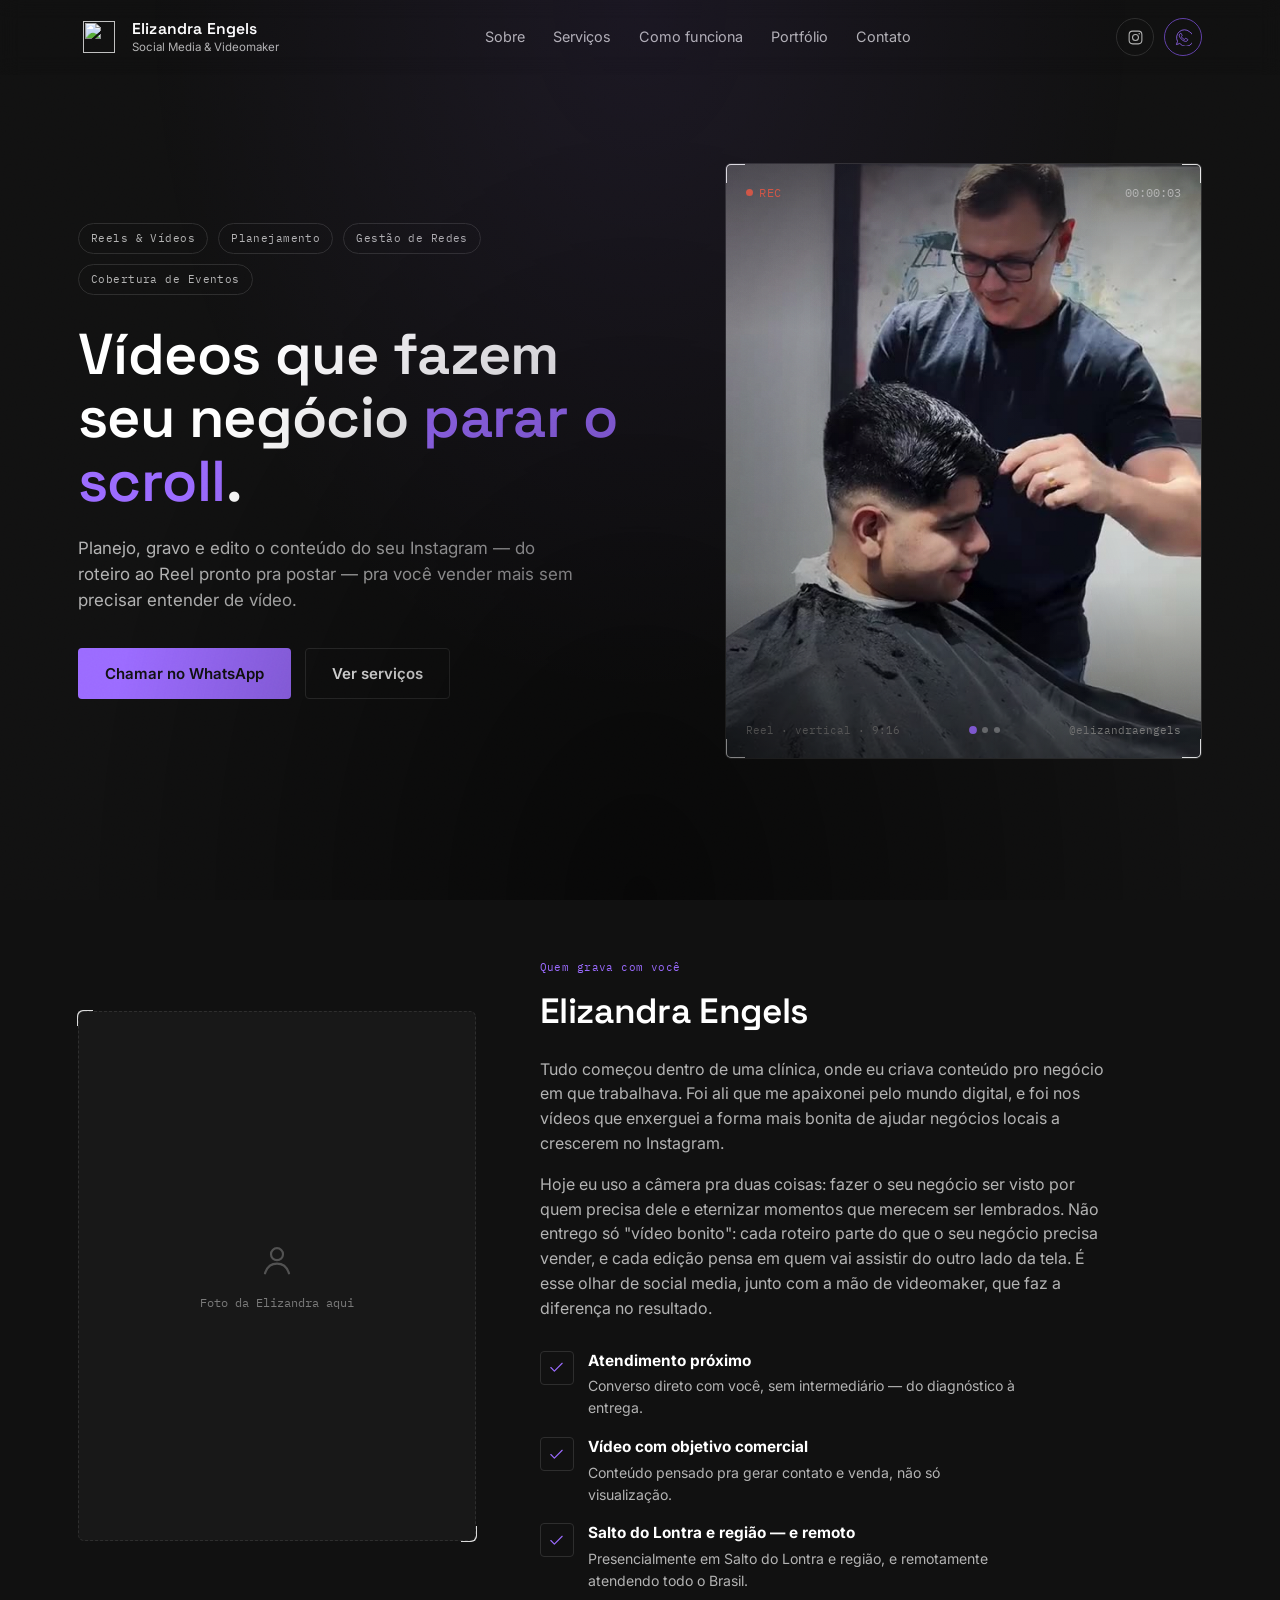
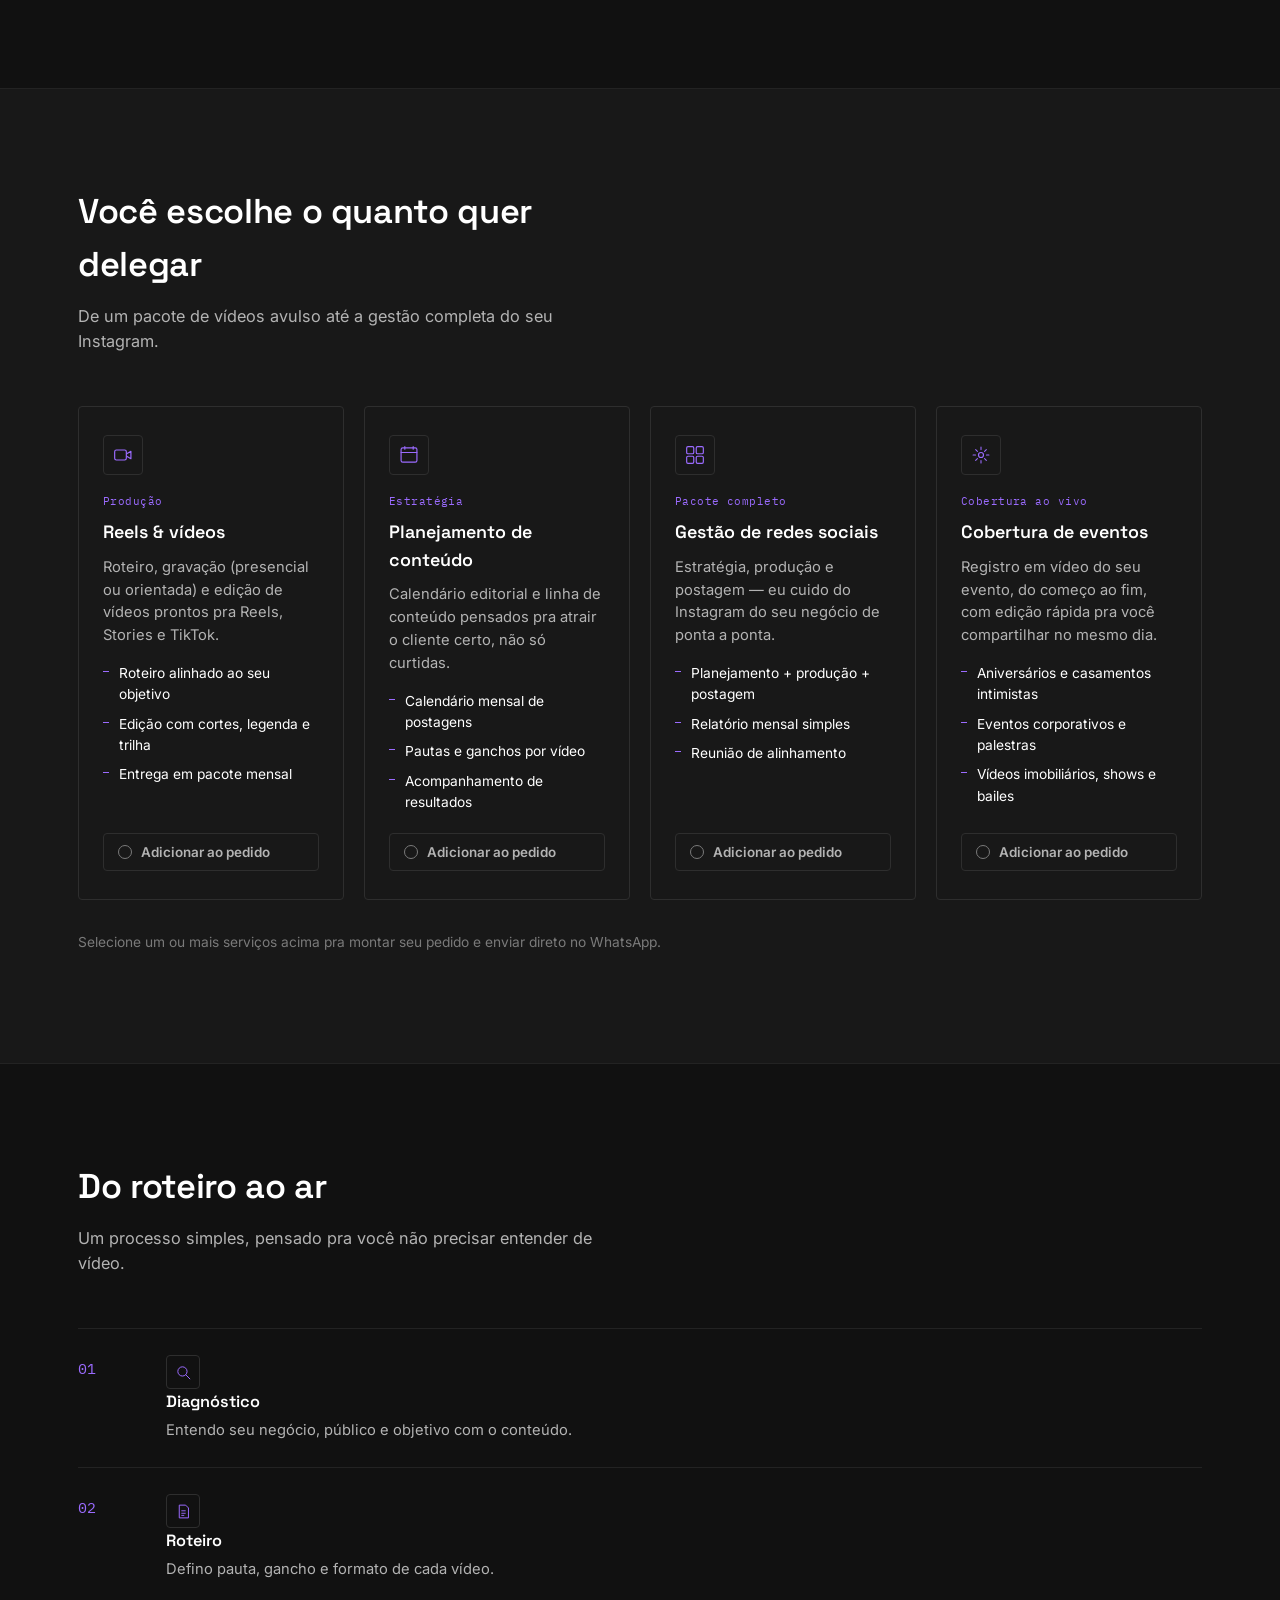
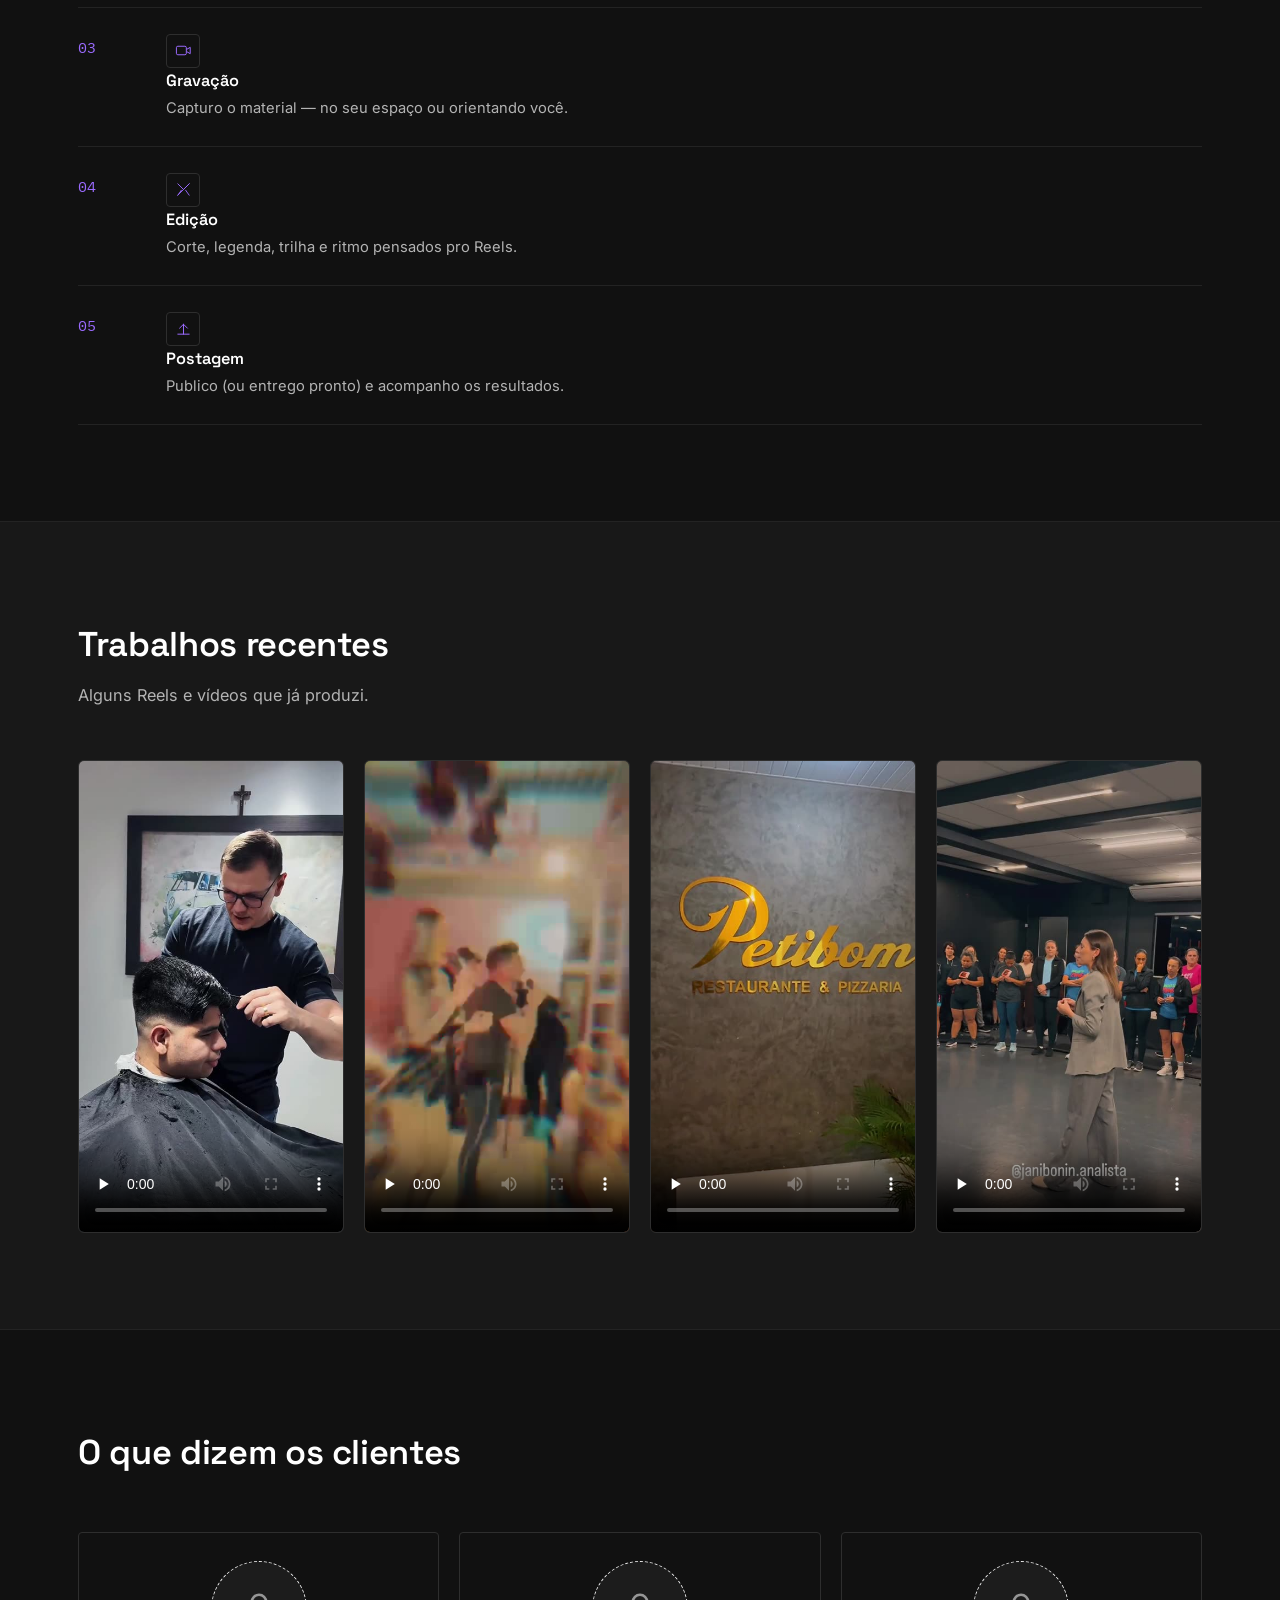
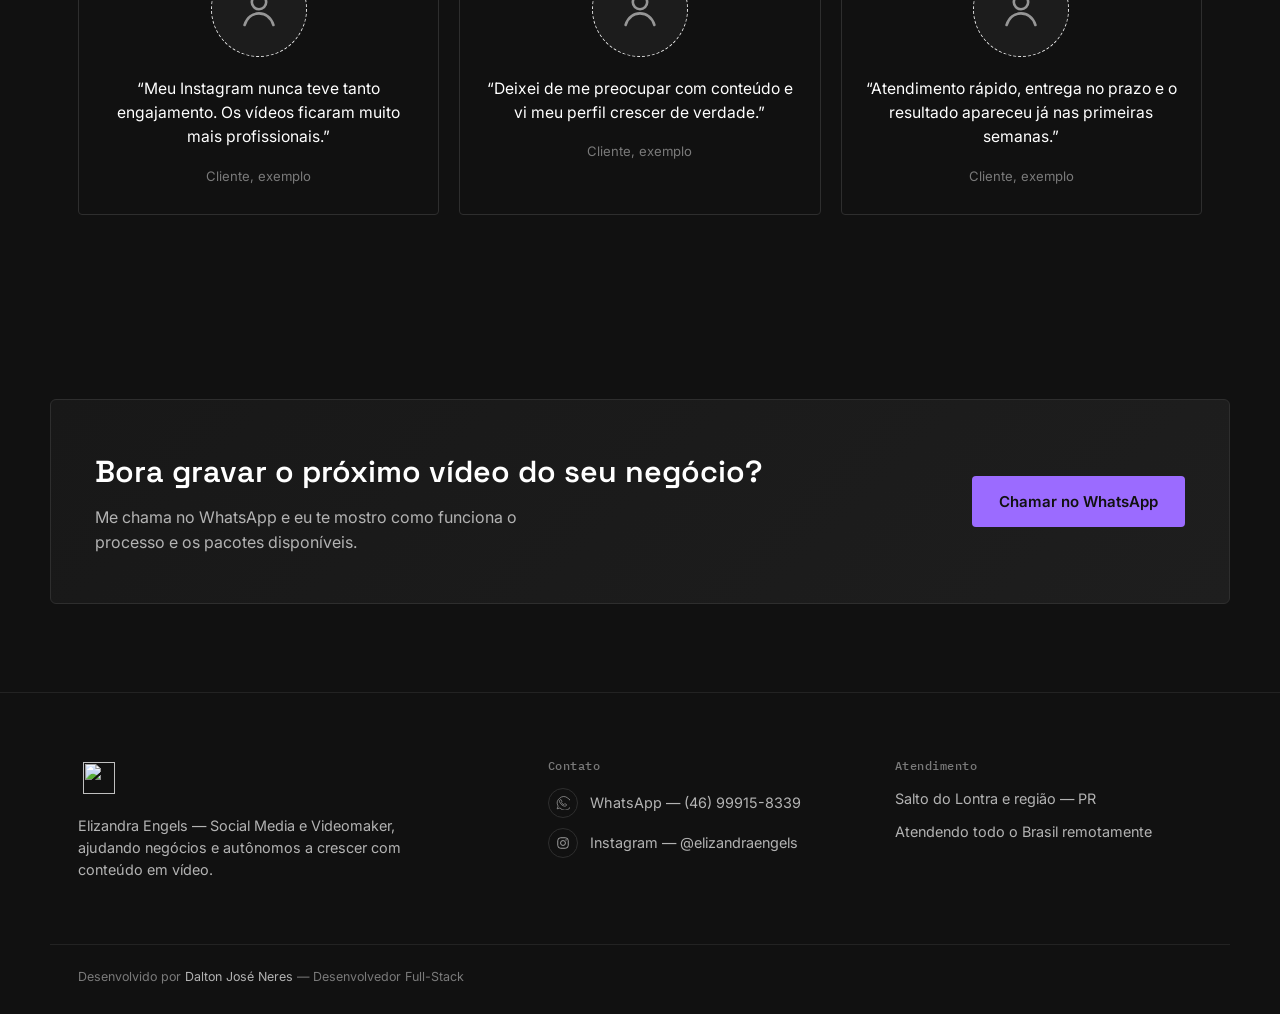
==== index.html @ ad1867dd "Update index.html" ====
<!DOCTYPE html>
<html lang="pt-BR">
<head>
<meta charset="UTF-8">
<meta name="viewport" content="width=device-width, initial-scale=1.0">
<title>Elizandra Engels — Social Media & Videomaker</title>
<meta name="description" content="Conteúdo em vídeo para redes sociais. Roteiro, gravação e edição de Reels que fazem seu negócio vender mais.">
<link rel="preconnect" href="https://fonts.googleapis.com">
<link rel="preconnect" href="https://fonts.gstatic.com" crossorigin>
<link href="https://fonts.googleapis.com/css2?family=Space+Grotesk:wght@500;600;700&family=Inter:wght@400;500;600&family=IBM+Plex+Mono:wght@500&display=swap" rel="stylesheet">
<link rel="stylesheet" href="style.css">
<link rel="stylesheet" href="videos.css">
</head>
<body>

<div class="grain" aria-hidden="true"></div>

<a href="#sobre" class="skip-link">Pular introdução</a>

<header class="site-header" id="siteHeader">
  <div class="wrap header-inner">
    <a href="#topo" class="brand">
      <span class="brand-mark" aria-hidden="true">
        <img src="logo.png" alt="">
      </span>
      <span class="brand-text">
        <strong>Elizandra Engels</strong>
        <em>Social Media &amp; Videomaker</em>
      </span>
    </a>
 
    <nav class="main-nav" aria-label="Navegação principal">
      <a href="#sobre">Sobre</a>
      <a href="#servicos">Serviços</a>
      <a href="#processo">Como funciona</a>
      <a href="#portfolio">Portfólio</a>
      <a href="#contato">Contato</a>
    </nav>
 
    <div class="header-social">
      <a class="icon-btn" href="https://instagram.com/elizandraengels" target="_blank" rel="noopener" aria-label="Instagram de Elizandra Engels">
        <svg viewBox="0 0 24 24" fill="none" aria-hidden="true"><rect x="3" y="3" width="18" height="18" rx="5" stroke="currentColor" stroke-width="1.5"/><circle cx="12" cy="12" r="4.2" stroke="currentColor" stroke-width="1.5"/><circle cx="17.2" cy="6.8" r="1.1" fill="currentColor"/></svg>
      </a>
      <a class="icon-btn icon-btn-accent" href="https://wa.me/5546999158339" target="_blank" rel="noopener" aria-label="Chamar Elizandra no WhatsApp">
        <svg viewBox="0 0 24 24" fill="none" aria-hidden="true"><path d="M17.3 14.2c-.3-.15-1.7-.85-2-.95-.27-.1-.46-.15-.66.15-.2.3-.75.95-.92 1.14-.17.2-.34.22-.63.08-.3-.15-1.24-.46-2.36-1.47-.87-.78-1.46-1.74-1.63-2.04-.17-.3-.02-.46.13-.6.13-.13.3-.35.44-.52.15-.17.2-.3.3-.5.1-.2.05-.37-.02-.52-.08-.15-.66-1.6-.9-2.2-.24-.58-.48-.5-.66-.5h-.56c-.2 0-.52.07-.79.37-.27.3-1.04 1.02-1.04 2.48s1.07 2.87 1.22 3.07c.15.2 2.1 3.2 5.08 4.49.71.3 1.26.49 1.7.62.71.23 1.36.2 1.87.12.57-.08 1.7-.7 1.94-1.37.24-.68.24-1.26.17-1.38-.07-.13-.26-.2-.55-.35z" stroke="currentColor" stroke-width="1.1" stroke-linejoin="round"/><path d="M20.3 3.7A11 11 0 0 0 3.6 17.4L2 22l4.75-1.56A11 11 0 1 0 20.3 3.7z" stroke="currentColor" stroke-width="1.1"/></svg>
      </a>
    </div>
  </div>
</header>
 
<main id="topo">
 
  <!-- ============ HERO ============ -->
  <section class="hero">
    <div class="wrap hero-grid">
 
      <div class="hero-copy">
        <div class="hero-tags" data-reveal="hero">
          <span class="tag">Reels & Vídeos</span>
          <span class="tag">Planejamento</span>
          <span class="tag">Gestão de Redes</span>
          <span class="tag">Cobertura de Eventos</span>
        </div>
 
        <h1 data-reveal="hero">
          <span class="line">Vídeos que fazem</span>
          <span class="line">seu negócio <em>parar o scroll</em>.</span>
        </h1>
 
        <p class="hero-sub" data-reveal="hero">
          Planejo, gravo e edito o conteúdo do seu Instagram — do roteiro ao Reel pronto pra postar —
          pra você vender mais sem precisar entender de vídeo.
        </p>
 
        <div class="hero-actions" data-reveal="hero">
          <a class="btn btn-primary" href="https://wa.me/5546999158339" target="_blank" rel="noopener">Chamar no WhatsApp</a>
          <a class="btn btn-outline" href="#servicos">Ver serviços</a>
        </div>
      </div>
 
      <div class="hero-frame" data-reveal="hero">
        <div class="viewfinder">
          <video class="viewfinder-video" id="heroVideo" src="hero1.mp4" poster="hero-poster.jpg"
                 data-playlist="hero1.mp4,hero2.mp4,hero3.mp4"
                 autoplay muted playsinline preload="metadata" aria-hidden="true"></video>

          <span class="corner tl"></span><span class="corner tr"></span>
          <span class="corner bl"></span><span class="corner br"></span>
 
          <div class="viewfinder-top">
            <span class="rec"><i></i>REC</span>
            <span class="tc" id="timecode">00:00:00</span>
          </div>
 
          <div class="viewfinder-bottom">
            <span>Reel · vertical · 9:16</span>
            <span class="hero-dots" id="heroDots" aria-hidden="true"><i class="is-on"></i><i></i><i></i></span>
            <span>@elizandraengels</span>
          </div>
        </div>
      </div>
 
    </div>
  </section>
 
  <!-- ============ SOBRE ============ -->
  <section class="section" id="sobre">
    <div class="wrap about-grid">
 
      <div class="about-photo" data-reveal>
        <span class="corner tl"></span><span class="corner br"></span>
        <div class="about-photo-ph">
          <svg viewBox="0 0 24 24" fill="none" aria-hidden="true"><circle cx="12" cy="8.5" r="3.6" stroke="currentColor" stroke-width="1.3"/><path d="M4.8 20c1.2-3.8 4.1-5.8 7.2-5.8s6 2 7.2 5.8" stroke="currentColor" stroke-width="1.3" stroke-linecap="round"/></svg>
          <span>Foto da Elizandra aqui</span>
          <img src="elizandra.jpg" alt="Elizandra Engels" onerror="this.remove()">
        </div>
      </div>
 
      <div class="about-copy" data-reveal>
        <span class="card-kicker">Quem grava com você</span>
        <h2>Elizandra Engels</h2>
        <p>
          Tudo começou dentro de uma clínica, onde eu criava conteúdo pro negócio em que trabalhava. Foi ali
          que me apaixonei pelo mundo digital, e foi nos vídeos que enxerguei a forma mais bonita de ajudar
          negócios locais a crescerem no Instagram.
        </p>
        <p>
          Hoje eu uso a câmera pra duas coisas: fazer o seu negócio ser visto por quem precisa dele e
          eternizar momentos que merecem ser lembrados. Não entrego só "vídeo bonito": cada roteiro parte do
          que o seu negócio precisa vender, e cada edição pensa em quem vai assistir do outro lado da tela.
          É esse olhar de social media, junto com a mão de videomaker, que faz a diferença no resultado.
        </p>
        <ul class="about-pillars">
          <li>
            <span class="step-icon"><svg viewBox="0 0 24 24" fill="none"><path d="M4 12l5 5L20 6" stroke="currentColor" stroke-width="1.6" stroke-linecap="round" stroke-linejoin="round"/></svg></span>
            <div><strong>Atendimento próximo</strong><p>Converso direto com você, sem intermediário — do diagnóstico à entrega.</p></div>
          </li>
          <li>
            <span class="step-icon"><svg viewBox="0 0 24 24" fill="none"><path d="M4 12l5 5L20 6" stroke="currentColor" stroke-width="1.6" stroke-linecap="round" stroke-linejoin="round"/></svg></span>
            <div><strong>Vídeo com objetivo comercial</strong><p>Conteúdo pensado pra gerar contato e venda, não só visualização.</p></div>
          </li>
          <li>
            <span class="step-icon"><svg viewBox="0 0 24 24" fill="none"><path d="M4 12l5 5L20 6" stroke="currentColor" stroke-width="1.6" stroke-linecap="round" stroke-linejoin="round"/></svg></span>
            <div><strong>Salto do Lontra e região — e remoto</strong><p>Presencialmente em Salto do Lontra e região, e remotamente atendendo todo o Brasil.</p></div>
          </li>
        </ul>
      </div>
 
    </div>
  </section>
 
  <!-- ============ SERVIÇOS ============ -->
  <section class="section section-alt" id="servicos">
    <div class="wrap">
      <div class="section-head" data-reveal>
        <h2>Você escolhe o quanto quer delegar</h2>
        <p>De um pacote de vídeos avulso até a gestão completa do seu Instagram.</p>
      </div>
 
      <div class="cards services-grid" data-reveal>
 
        <article class="card card-selectable">
          <span class="card-icon">
            <svg viewBox="0 0 24 24" fill="none"><rect x="2" y="6" width="14" height="12" rx="2" stroke="currentColor" stroke-width="1.4"/><path d="M16.5 10.4L21.5 7.5v9l-5-2.9" stroke="currentColor" stroke-width="1.4" stroke-linejoin="round"/></svg>
          </span>
          <span class="card-kicker">Produção</span>
          <h3>Reels & vídeos</h3>
          <p>Roteiro, gravação (presencial ou orientada) e edição de vídeos prontos pra Reels, Stories e TikTok.</p>
          <ul>
            <li>Roteiro alinhado ao seu objetivo</li>
            <li>Edição com cortes, legenda e trilha</li>
            <li>Entrega em pacote mensal</li>
          </ul>
          <button type="button" class="card-select" data-service="Reels & vídeos" aria-pressed="false">
            <span class="select-dot" aria-hidden="true"></span>Adicionar ao pedido
          </button>
        </article>
 
        <article class="card card-selectable">
          <span class="card-icon">
            <svg viewBox="0 0 24 24" fill="none"><rect x="2.5" y="3.5" width="19" height="17" rx="2" stroke="currentColor" stroke-width="1.4"/><path d="M2.5 9h19M7 2v3M17 2v3" stroke="currentColor" stroke-width="1.4" stroke-linecap="round"/></svg>
          </span>
          <span class="card-kicker">Estratégia</span>
          <h3>Planejamento de conteúdo</h3>
          <p>Calendário editorial e linha de conteúdo pensados pra atrair o cliente certo, não só curtidas.</p>
          <ul>
            <li>Calendário mensal de postagens</li>
            <li>Pautas e ganchos por vídeo</li>
            <li>Acompanhamento de resultados</li>
          </ul>
          <button type="button" class="card-select" data-service="Planejamento de conteúdo" aria-pressed="false">
            <span class="select-dot" aria-hidden="true"></span>Adicionar ao pedido
          </button>
        </article>
 
        <article class="card card-selectable">
          <span class="card-icon">
            <svg viewBox="0 0 24 24" fill="none"><rect x="2" y="2" width="8.5" height="8.5" rx="1.6" stroke="currentColor" stroke-width="1.4"/><rect x="13.5" y="2" width="8.5" height="8.5" rx="1.6" stroke="currentColor" stroke-width="1.4"/><rect x="2" y="13.5" width="8.5" height="8.5" rx="1.6" stroke="currentColor" stroke-width="1.4"/><rect x="13.5" y="13.5" width="8.5" height="8.5" rx="1.6" stroke="currentColor" stroke-width="1.4"/></svg>
          </span>
          <span class="card-kicker">Pacote completo</span>
          <h3>Gestão de redes sociais</h3>
          <p>Estratégia, produção e postagem — eu cuido do Instagram do seu negócio de ponta a ponta.</p>
          <ul>
            <li>Planejamento + produção + postagem</li>
            <li>Relatório mensal simples</li>
            <li>Reunião de alinhamento</li>
          </ul>
          <button type="button" class="card-select" data-service="Gestão de redes sociais" aria-pressed="false">
            <span class="select-dot" aria-hidden="true"></span>Adicionar ao pedido
          </button>
        </article>
 
        <article class="card card-selectable">
          <span class="card-icon">
            <svg viewBox="0 0 24 24" fill="none"><circle cx="12" cy="12" r="3" stroke="currentColor" stroke-width="1.4"/><path d="M12 2.5v3M12 18.5v3M21.5 12h-3M5.5 12h-3M18.4 5.6l-2.1 2.1M7.7 16.3l-2.1 2.1M18.4 18.4l-2.1-2.1M7.7 7.7L5.6 5.6" stroke="currentColor" stroke-width="1.3" stroke-linecap="round"/></svg>
          </span>
          <span class="card-kicker">Cobertura ao vivo</span>
          <h3>Cobertura de eventos</h3>
          <p>Registro em vídeo do seu evento, do começo ao fim, com edição rápida pra você compartilhar no mesmo dia.</p>
          <ul>
            <li>Aniversários e casamentos intimistas</li>
            <li>Eventos corporativos e palestras</li>
            <li>Vídeos imobiliários, shows e bailes</li>
          </ul>
          <button type="button" class="card-select" data-service="Cobertura de eventos" aria-pressed="false">
            <span class="select-dot" aria-hidden="true"></span>Adicionar ao pedido
          </button>
        </article>
 
      </div>
 
      <p class="order-hint">Selecione um ou mais serviços acima pra montar seu pedido e enviar direto no WhatsApp.</p>
    </div>
 
    <div class="order-summary" id="orderSummary" hidden>
      <div class="wrap order-summary-inner">
        <div class="order-summary-text">
          <span class="order-label">Seu pedido</span>
          <p id="orderList"></p>
        </div>
        <a class="btn btn-primary" id="orderWhatsapp" href="https://wa.me/5546999158339" target="_blank" rel="noopener">
          Enviar pedido no WhatsApp
        </a>
      </div>
    </div>
  </section>
 
  <!-- ============ PROCESSO ============ -->
  <section class="section" id="processo">
    <div class="wrap">
      <div class="section-head" data-reveal>
        <h2>Do roteiro ao ar</h2>
        <p>Um processo simples, pensado pra você não precisar entender de vídeo.</p>
      </div>
 
      <ol class="process" data-reveal>
        <li>
          <span class="step-n">01</span>
          <div class="step-body">
            <span class="step-icon"><svg viewBox="0 0 24 24" fill="none"><circle cx="10.5" cy="10.5" r="6.5" stroke="currentColor" stroke-width="1.4"/><path d="M15.3 15.3L21 21" stroke="currentColor" stroke-width="1.4" stroke-linecap="round"/></svg></span>
            <h3>Diagnóstico</h3>
            <p>Entendo seu negócio, público e objetivo com o conteúdo.</p>
          </div>
        </li>
        <li>
          <span class="step-n">02</span>
          <div class="step-body">
            <span class="step-icon"><svg viewBox="0 0 24 24" fill="none"><path d="M6 3h9l4 4v14H6z" stroke="currentColor" stroke-width="1.4" stroke-linejoin="round"/><path d="M9.5 11h5M9.5 14.5h5M9.5 17.5h3" stroke="currentColor" stroke-width="1.3" stroke-linecap="round"/></svg></span>
            <h3>Roteiro</h3>
            <p>Defino pauta, gancho e formato de cada vídeo.</p>
          </div>
        </li>
        <li>
          <span class="step-n">03</span>
          <div class="step-body">
            <span class="step-icon"><svg viewBox="0 0 24 24" fill="none"><rect x="2" y="6" width="14" height="12" rx="2" stroke="currentColor" stroke-width="1.4"/><path d="M16.5 10.4L21.5 7.5v9l-5-2.9" stroke="currentColor" stroke-width="1.4" stroke-linejoin="round"/></svg></span>
            <h3>Gravação</h3>
            <p>Capturo o material — no seu espaço ou orientando você.</p>
          </div>
        </li>
        <li>
          <span class="step-n">04</span>
          <div class="step-body">
            <span class="step-icon"><svg viewBox="0 0 24 24" fill="none"><path d="M4 4l7 7M20 4l-7 7M4 20l16-16M9 13l-5 7M15 13l5 7" stroke="currentColor" stroke-width="1.3" stroke-linecap="round"/></svg></span>
            <h3>Edição</h3>
            <p>Corte, legenda, trilha e ritmo pensados pro Reels.</p>
          </div>
        </li>
        <li>
          <span class="step-n">05</span>
          <div class="step-body">
            <span class="step-icon"><svg viewBox="0 0 24 24" fill="none"><path d="M12 20V6M6.5 11.5L12 6l5.5 5.5" stroke="currentColor" stroke-width="1.4" stroke-linecap="round" stroke-linejoin="round"/><path d="M4 20h16" stroke="currentColor" stroke-width="1.4" stroke-linecap="round"/></svg></span>
            <h3>Postagem</h3>
            <p>Publico (ou entrego pronto) e acompanho os resultados.</p>
          </div>
        </li>
      </ol>
    </div>
  </section>

  <!-- ============ PORTFÓLIO ============ -->
  <section class="section section-alt" id="portfolio">
    <div class="wrap">
      <div class="section-head" data-reveal>
        <h2>Trabalhos recentes</h2>
        <p>Alguns Reels e vídeos que já produzi.</p>
      </div>

      <div class="video-grid" data-reveal>
        <video src="video1.mp4" poster="poster1.jpg" controls playsinline preload="none"></video>
        <video src="video2.mp4" poster="poster2.jpg" controls playsinline preload="none"></video>
        <video src="video3.mp4" poster="poster3.jpg" controls playsinline preload="none"></video>
        <video src="video4.mp4" poster="poster4.jpg" controls playsinline preload="none"></video>
      </div>
    </div>
  </section>
 
  <!-- ============ DEPOIMENTOS ============ -->
  <section class="section" id="depoimentos">
    <div class="wrap">
      <div class="section-head" data-reveal>
        <h2>O que dizem os clientes</h2>
      </div>
 
   <div class="cards testimonial-grid" data-reveal>

  <blockquote class="testimonial">
    <div class="testimonial-photo">
      <!-- Quando tiver a foto, troque o <svg> por: <img src="cliente1.jpg" alt="Nome do cliente"> -->
      <svg viewBox="0 0 24 24" fill="none" aria-hidden="true"><circle cx="12" cy="8.5" r="3.6" stroke="currentColor" stroke-width="1.3"/><path d="M4.8 20c1.2-3.8 4.1-5.8 7.2-5.8s6 2 7.2 5.8" stroke="currentColor" stroke-width="1.3" stroke-linecap="round"/></svg>
    </div>
    <p>“Meu Instagram nunca teve tanto engajamento. Os vídeos ficaram muito mais profissionais.”</p>
    <cite>Cliente, exemplo</cite>
  </blockquote>

  <blockquote class="testimonial">
    <div class="testimonial-photo">
      <svg viewBox="0 0 24 24" fill="none" aria-hidden="true"><circle cx="12" cy="8.5" r="3.6" stroke="currentColor" stroke-width="1.3"/><path d="M4.8 20c1.2-3.8 4.1-5.8 7.2-5.8s6 2 7.2 5.8" stroke="currentColor" stroke-width="1.3" stroke-linecap="round"/></svg>
    </div>
    <p>“Deixei de me preocupar com conteúdo e vi meu perfil crescer de verdade.”</p>
    <cite>Cliente, exemplo</cite>
  </blockquote>

  <blockquote class="testimonial">
    <div class="testimonial-photo">
      <svg viewBox="0 0 24 24" fill="none" aria-hidden="true"><circle cx="12" cy="8.5" r="3.6" stroke="currentColor" stroke-width="1.3"/><path d="M4.8 20c1.2-3.8 4.1-5.8 7.2-5.8s6 2 7.2 5.8" stroke="currentColor" stroke-width="1.3" stroke-linecap="round"/></svg>
    </div>
    <p>“Atendimento rápido, entrega no prazo e o resultado apareceu já nas primeiras semanas.”</p>
    <cite>Cliente, exemplo</cite>
  </blockquote>

</div>
    </div>
  </section>
 
  <!-- ============ CTA FINAL ============ -->
  <section class="cta-final" id="contato">
    <div class="wrap cta-final-inner">
      <div>
        <h2>Bora gravar o próximo vídeo do seu negócio?</h2>
        <p>Me chama no WhatsApp e eu te mostro como funciona o processo e os pacotes disponíveis.</p>
      </div>
      <a class="btn btn-primary" href="https://wa.me/5546999158339" target="_blank" rel="noopener">Chamar no WhatsApp</a>
    </div>
  </section>
 
</main>
 
<footer class="site-footer">
  <div class="wrap footer-grid">
    <div>
      <span class="brand-mark" aria-hidden="true">
        <img src="logo.png" alt="">
      </span>
      <p class="footer-about">Elizandra Engels — Social Media e Videomaker, ajudando negócios e autônomos a crescer com conteúdo em vídeo.</p>
    </div>
 
    <div class="footer-col">
      <h4>Contato</h4>
      <a class="footer-contact-link" href="https://wa.me/5546999158339" target="_blank" rel="noopener">
        <span class="icon-btn icon-btn-sm" aria-hidden="true">
          <svg viewBox="0 0 24 24" fill="none"><path d="M17.3 14.2c-.3-.15-1.7-.85-2-.95-.27-.1-.46-.15-.66.15-.2.3-.75.95-.92 1.14-.17.2-.34.22-.63.08-.3-.15-1.24-.46-2.36-1.47-.87-.78-1.46-1.74-1.63-2.04-.17-.3-.02-.46.13-.6.13-.13.3-.35.44-.52.15-.17.2-.3.3-.5.1-.2.05-.37-.02-.52-.08-.15-.66-1.6-.9-2.2-.24-.58-.48-.5-.66-.5h-.56c-.2 0-.52.07-.79.37-.27.3-1.04 1.02-1.04 2.48s1.07 2.87 1.22 3.07c.15.2 2.1 3.2 5.08 4.49.71.3 1.26.49 1.7.62.71.23 1.36.2 1.87.12.57-.08 1.7-.7 1.94-1.37.24-.68.24-1.26.17-1.38-.07-.13-.26-.2-.55-.35z" stroke="currentColor" stroke-width="1.1" stroke-linejoin="round"/><path d="M20.3 3.7A11 11 0 0 0 3.6 17.4L2 22l4.75-1.56A11 11 0 1 0 20.3 3.7z" stroke="currentColor" stroke-width="1.1"/></svg>
        </span>
        WhatsApp — (46) 99915-8339
      </a>
      <a class="footer-contact-link" href="https://instagram.com/elizandraengels" target="_blank" rel="noopener">
        <span class="icon-btn icon-btn-sm" aria-hidden="true">
          <svg viewBox="0 0 24 24" fill="none"><rect x="3" y="3" width="18" height="18" rx="5" stroke="currentColor" stroke-width="1.5"/><circle cx="12" cy="12" r="4.2" stroke="currentColor" stroke-width="1.5"/><circle cx="17.2" cy="6.8" r="1.1" fill="currentColor"/></svg>
        </span>
        Instagram — @elizandraengels
      </a>
    </div>
 
    <div class="footer-col">
      <h4>Atendimento</h4>
      <p>Salto do Lontra e região — PR</p>
      <p>Atendendo todo o Brasil remotamente</p>
    </div>
  </div>
 
  <div class="wrap footer-bottom">
    <p class="footer-credit">Desenvolvido por <a href="https://linkneres.vercel.app/" target="_blank" rel="noopener">Dalton José Neres</a> — Desenvolvedor Full-Stack</p>
  </div>
</footer>
 
<script src="script.js"></script>
<script src="videos.js"></script>
 
</body>
</html>
---- style.css ----
/* =========================================================
   Elizandra Engels — Social Media & Videomaker
   Paleta: #111111 · #FFFFFF · #9B6BFF
   ========================================================= */

:root{
  --bg: #111111;
  --panel: #181818;
  --panel-2: #1E1E1E;
  --border: #2E2E2E;
  --border-soft: #232323;
  --text: #FFFFFF;
  --muted: #B3B3B3;
  --muted-2: #7A7A7A;
  --accent: #9B6BFF;
  --accent-strong: #B792FF;
  --accent-dim: #6140A8;
  --accent-soft: rgba(155,107,255,0.12);
  --rec: #D9573F;

  --font-display: 'Space Grotesk', 'Segoe UI', sans-serif;
  --font-body: 'Inter', 'Segoe UI', sans-serif;
  --font-mono: 'IBM Plex Mono', 'SFMono-Regular', monospace;

  --wrap: 1180px;
  --radius: 4px;
  --ease: cubic-bezier(.22,.8,.28,1);
}

@media (prefers-color-scheme: light){
  :root:not([data-theme="dark"]){ color-scheme: dark; }
}

*, *::before, *::after{ box-sizing: border-box; }

html{ scroll-behavior: smooth; }

@media (prefers-reduced-motion: reduce){
  html{ scroll-behavior: auto; }
  *, *::before, *::after{ animation-duration: 0.001ms !important; animation-iteration-count: 1 !important; transition-duration: 0.001ms !important; }
}

body{
  margin: 0;
  background: var(--bg);
  color: var(--text);
  font-family: var(--font-body);
  font-size: 16px;
  line-height: 1.55;
  -webkit-font-smoothing: antialiased;
}

img, svg{ display: block; max-width: 100%; }

a{ color: inherit; text-decoration: none; }

ul{ margin: 0; padding: 0; list-style: none; }

.skip-link{
  position: fixed;
  top: -60px;
  left: 16px;
  z-index: 300;
  background: var(--accent);
  color: #111111;
  padding: 10px 18px;
  border-radius: var(--radius);
  font-family: var(--font-body);
  font-weight: 600;
  font-size: 0.88rem;
  transition: top .2s var(--ease);
}
.skip-link:focus{ top: 16px; }

.wrap{
  width: 100%;
  max-width: var(--wrap);
  margin: 0 auto;
  padding: 0 28px;
}

/* film-grain / vignette overlay, purely decorative */
.grain{
  position: fixed;
  inset: 0;
  pointer-events: none;
  z-index: 200;
  opacity: 0.05;
  mix-blend-mode: overlay;
  background-image: url("data:image/svg+xml;utf8,<svg xmlns='http://www.w3.org/2000/svg' width='120' height='120'><filter id='n'><feTurbulence type='fractalNoise' baseFrequency='0.9' numOctaves='2' stitchTiles='stitch'/></filter><rect width='100%25' height='100%25' filter='url(%23n)'/></svg>");
  background-size: 180px 180px;
}
body::before{
  content: "";
  position: fixed;
  inset: 0;
  z-index: 199;
  pointer-events: none;
  background: radial-gradient(ellipse at 50% 0%, rgba(155,107,255,0.08), transparent 55%),
              radial-gradient(ellipse at 50% 100%, rgba(0,0,0,0.55), transparent 60%);
}

/* -------------------- header -------------------- */
.site-header{
  position: sticky;
  top: 0;
  z-index: 100;
  background: rgba(17,17,17,0.7);
  backdrop-filter: blur(10px);
  border-bottom: 1px solid transparent;
  transition: border-color .3s var(--ease), background .3s var(--ease);
}
.site-header.is-scrolled{
  border-bottom-color: var(--border-soft);
  background: rgba(17,17,17,0.92);
}
.header-inner{
  display: flex;
  align-items: center;
  justify-content: space-between;
  gap: 24px;
  padding-top: 16px;
  padding-bottom: 16px;
}
.brand{
  display: flex;
  align-items: center;
  gap: 12px;
}
.brand-mark{
  width: 42px; height: 42px;
  padding: 5px;
  display: flex; align-items: center; justify-content: center;
  flex-shrink: 0;
}
.brand-mark img{ width: 100%; height: 100%; object-fit: contain; }
.brand-text{ display: flex; flex-direction: column; line-height: 1.25; }
.brand-text strong{ font-family: var(--font-display); font-size: 0.98rem; font-weight: 600; letter-spacing: .01em; }
.brand-text em{ font-style: normal; font-size: 0.72rem; color: var(--muted); }

.main-nav{ display: flex; gap: 28px; }
.main-nav a{
  font-size: 0.9rem;
  color: var(--muted);
  transition: color .2s var(--ease);
}
.main-nav a:hover{ color: var(--text); }

.header-social{ display: flex; align-items: center; gap: 10px; }

/* round icon buttons — whatsapp / instagram */
.icon-btn{
  display: inline-flex;
  align-items: center;
  justify-content: center;
  width: 38px; height: 38px;
  border-radius: 50%;
  border: 1px solid var(--border);
  color: var(--muted);
  flex-shrink: 0;
  transition: color .2s var(--ease), border-color .2s var(--ease), transform .2s var(--ease);
}
.icon-btn svg{ width: 17px; height: 17px; }
.icon-btn:hover{ color: var(--text); border-color: var(--muted-2); transform: translateY(-1px); }
.icon-btn-accent{ color: var(--accent); border-color: var(--accent-dim); }
.icon-btn-accent:hover{ color: var(--accent-strong); border-color: var(--accent); }
.icon-btn-sm{ width: 30px; height: 30px; }
.icon-btn-sm svg{ width: 14px; height: 14px; }

@media (max-width: 860px){
  .main-nav{ display: none; }
}

/* -------------------- buttons -------------------- */
.btn{
  display: inline-flex;
  align-items: center;
  justify-content: center;
  gap: 8px;
  padding: 13px 26px;
  border-radius: var(--radius);
  font-family: var(--font-body);
  font-weight: 600;
  font-size: 0.94rem;
  border: 1px solid transparent;
  cursor: pointer;
  transition: transform .18s var(--ease), background .2s var(--ease), border-color .2s var(--ease), color .2s var(--ease);
  white-space: nowrap;
}
.btn:active{ transform: translateY(1px); }

.btn-primary{
  background: var(--accent);
  color: #111111;
}
.btn-primary:hover{ background: var(--accent-strong); }

.btn-outline{
  border-color: var(--border);
  color: var(--text);
}
.btn-outline:hover{ border-color: var(--accent-dim); color: var(--accent-strong); }

/* -------------------- hero -------------------- */
.hero{ padding: 88px 0 104px; overflow: hidden; }

.hero-grid{
  display: grid;
  grid-template-columns: 1.1fr 0.9fr;
  gap: 64px;
  align-items: center;
}

.hero-tags{
  display: flex;
  flex-wrap: wrap;
  gap: 10px;
  margin-bottom: 28px;
}
.tag{
  font-family: var(--font-mono);
  font-size: 0.68rem;
  letter-spacing: .04em;
  color: var(--muted);
  border: 1px solid var(--border);
  border-radius: 999px;
  padding: 6px 12px;
}

h1{
  font-family: var(--font-display);
  font-weight: 600;
  font-size: clamp(2.3rem, 4.6vw, 3.6rem);
  line-height: 1.1;
  letter-spacing: -0.01em;
  margin: 0 0 22px;
}
h1 .line{ display: block; }
h1 em{ font-style: normal; color: var(--accent); }

.hero-sub{
  font-size: 1.06rem;
  color: var(--muted);
  max-width: 46ch;
  margin: 0 0 34px;
}

.hero-actions{ display: flex; gap: 14px; flex-wrap: wrap; }

/* viewfinder / video-frame device */
.hero-frame{ position: relative; }
.viewfinder{
  position: relative;
  aspect-ratio: 4 / 5;
  background:
    radial-gradient(120% 90% at 50% 15%, rgba(155,107,255,0.12), transparent 60%),
    linear-gradient(180deg, var(--panel), var(--panel-2));
  border: 1px solid var(--border);
  border-radius: 6px;
  padding: 20px;
  display: flex;
  flex-direction: column;
  justify-content: space-between;
}
.corner{
  position: absolute;
  width: 20px; height: 20px;
  border-color: var(--accent);
  opacity: .85;
}
.corner.tl{ top: -1px; left: -1px; border-top: 2px solid; border-left: 2px solid; border-top-left-radius: 6px; }
.corner.tr{ top: -1px; right: -1px; border-top: 2px solid; border-right: 2px solid; border-top-right-radius: 6px; }
.corner.bl{ bottom: -1px; left: -1px; border-bottom: 2px solid; border-left: 2px solid; border-bottom-left-radius: 6px; }
.corner.br{ bottom: -1px; right: -1px; border-bottom: 2px solid; border-right: 2px solid; border-bottom-right-radius: 6px; }

.viewfinder-top{
  display: flex;
  align-items: center;
  justify-content: space-between;
  font-family: var(--font-mono);
  font-size: 0.72rem;
  color: var(--muted);
}
.rec{ display: inline-flex; align-items: center; gap: 6px; color: var(--rec); letter-spacing: .05em; }
.rec i{
  width: 7px; height: 7px; border-radius: 50%;
  background: var(--rec);
  animation: pulse 1.6s ease-in-out infinite;
}
.tc{ color: var(--muted); }

.viewfinder-center{
  display: flex;
  align-items: center;
  justify-content: center;
}
.play-icon{ width: 62px; height: 62px; color: var(--accent); opacity: .9; }

.viewfinder-bottom{
  display: flex;
  justify-content: space-between;
  font-family: var(--font-mono);
  font-size: 0.66rem;
  color: var(--muted-2);
}

@keyframes pulse{
  0%, 100%{ opacity: 1; }
  50%{ opacity: .25; }
}

@media (max-width: 900px){
  .hero-grid{ grid-template-columns: 1fr; gap: 48px; }
  .hero-frame{ max-width: 340px; margin: 0 auto; width: 100%; }
}

/* -------------------- sobre -------------------- */
.about-grid{
  display: grid;
  grid-template-columns: 0.75fr 1.25fr;
  gap: 64px;
  align-items: center;
}
.about-photo{ position: relative; }
.about-photo-ph{
  aspect-ratio: 3 / 4;
  border: 1px dashed var(--border);
  border-radius: 6px;
  background: var(--panel);
  display: flex;
  flex-direction: column;
  align-items: center;
  justify-content: center;
  gap: 14px;
  color: var(--muted-2);
}
.about-photo-ph svg{ width: 40px; height: 40px; opacity: .6; }
.about-photo-ph span{ font-family: var(--font-mono); font-size: 0.72rem; }
.about-photo .corner{ width: 16px; height: 16px; }

.about-copy h2{
  font-family: var(--font-display);
  font-size: clamp(1.7rem, 3.2vw, 2.2rem);
  font-weight: 600;
  margin: 8px 0 18px;
  letter-spacing: -0.01em;
}
.about-copy p{ color: var(--muted); font-size: 1rem; max-width: 58ch; margin: 0 0 16px; }

.about-pillars{ display: flex; flex-direction: column; gap: 16px; margin-top: 28px; }
.about-pillars li{ display: flex; gap: 14px; align-items: flex-start; }
.about-pillars .step-icon{ color: var(--accent); border-color: var(--border); margin-top: 2px; }
.about-pillars strong{ display: block; font-size: 0.96rem; margin-bottom: 3px; }
.about-pillars p{ margin: 0; font-size: 0.88rem; color: var(--muted); max-width: 48ch; }

@media (max-width: 860px){
  .about-grid{ grid-template-columns: 1fr; gap: 36px; }
  .about-photo{ max-width: 280px; margin: 0 auto; width: 100%; }
}

/* -------------------- sections -------------------- */
.section{ padding: 96px 0; }
.section-alt{ background: var(--panel); border-top: 1px solid var(--border-soft); border-bottom: 1px solid var(--border-soft); }

.section-head{ max-width: 56ch; margin-bottom: 52px; }
.section-head h2{
  font-family: var(--font-display);
  font-weight: 600;
  font-size: clamp(1.6rem, 3vw, 2.15rem);
  margin: 0 0 12px;
  letter-spacing: -0.01em;
}
.section-head p{ color: var(--muted); margin: 0; font-size: 1.02rem; }
.placeholder-note{ font-family: var(--font-mono); font-size: 0.78rem; color: var(--muted-2); }

/* services grid */
.cards{ display: grid; gap: 20px; }
.services-grid{ grid-template-columns: repeat(4, 1fr); }

.card{
  background: var(--panel);
  border: 1px solid var(--border);
  border-radius: var(--radius);
  padding: 28px 24px;
  transition: border-color .25s var(--ease), transform .25s var(--ease);
}
.card:hover{ border-color: var(--accent-dim); transform: translateY(-3px); }

.card-icon{
  display: inline-flex;
  width: 40px; height: 40px;
  align-items: center; justify-content: center;
  color: var(--accent);
  border: 1px solid var(--border);
  border-radius: var(--radius);
  margin-bottom: 18px;
}
.card-icon svg{ width: 20px; height: 20px; }

.card-kicker{
  display: block;
  font-family: var(--font-mono);
  font-size: 0.68rem;
  letter-spacing: .04em;
  color: var(--accent);
  margin-bottom: 8px;
}
.card h3{ font-family: var(--font-display); font-size: 1.12rem; margin: 0 0 10px; font-weight: 600; }
.card p{ color: var(--muted); font-size: 0.92rem; margin: 0 0 16px; }
.card ul{ display: flex; flex-direction: column; gap: 8px; }
.card li{
  font-size: 0.86rem;
  color: var(--text);
  padding-left: 16px;
  position: relative;
}
.card li::before{
  content: "";
  position: absolute;
  left: 0; top: 8px;
  width: 6px; height: 1px;
  background: var(--accent);
}

@media (max-width: 1080px){ .services-grid{ grid-template-columns: repeat(2, 1fr); } }
@media (max-width: 560px){ .services-grid{ grid-template-columns: 1fr; } }

.card-selectable{ display: flex; flex-direction: column; }
.card-selectable ul{ flex-grow: 1; }

.card-select{
  display: inline-flex;
  align-items: center;
  gap: 9px;
  margin-top: 20px;
  padding: 10px 14px;
  border: 1px solid var(--border);
  border-radius: var(--radius);
  background: transparent;
  color: var(--muted);
  font-family: var(--font-body);
  font-size: 0.84rem;
  font-weight: 600;
  cursor: pointer;
  transition: border-color .2s var(--ease), color .2s var(--ease), background .2s var(--ease);
}
.card-select:hover{ border-color: var(--accent-dim); color: var(--text); }
.select-dot{
  width: 14px; height: 14px;
  border-radius: 50%;
  border: 1.4px solid var(--muted-2);
  flex-shrink: 0;
  position: relative;
  transition: border-color .2s var(--ease), background .2s var(--ease);
}
.card-select[aria-pressed="true"]{
  border-color: var(--accent);
  color: var(--accent-strong);
  background: var(--accent-soft);
}
.card-select[aria-pressed="true"] .select-dot{
  background: var(--accent);
  border-color: var(--accent);
}
.card-select[aria-pressed="true"] .select-dot::after{
  content: "";
  position: absolute;
  left: 3.5px; top: 1px;
  width: 4px; height: 7px;
  border-right: 1.6px solid #111111;
  border-bottom: 1.6px solid #111111;
  transform: rotate(40deg);
}

.order-hint{
  margin-top: 32px;
  font-size: 0.86rem;
  color: var(--muted-2);
}

.order-summary{
  position: sticky;
  bottom: 0;
  z-index: 90;
  background: rgba(24,24,24,0.96);
  backdrop-filter: blur(10px);
  border-top: 1px solid var(--border);
  transform: translateY(100%);
  opacity: 0;
  transition: transform .35s var(--ease), opacity .35s var(--ease);
}
.order-summary.is-active{ transform: translateY(0); opacity: 1; }
.order-summary-inner{
  display: flex;
  align-items: center;
  justify-content: space-between;
  gap: 24px;
  flex-wrap: wrap;
  padding: 18px 28px;
}
.order-label{
  font-family: var(--font-mono);
  font-size: 0.68rem;
  letter-spacing: .04em;
  color: var(--accent);
  display: block;
  margin-bottom: 4px;
}
.order-summary-text p{ margin: 0; font-size: 0.92rem; color: var(--text); max-width: 60ch; }

/* process / timeline */
.process{
  display: flex;
  flex-direction: column;
  gap: 0;
  counter-reset: step;
  margin: 0;
  padding: 0;
  list-style: none;
}
.process li{
  display: grid;
  grid-template-columns: 64px 1fr;
  gap: 24px;
  padding: 26px 0;
  border-top: 1px solid var(--border-soft);
}
.process li:last-child{ border-bottom: 1px solid var(--border-soft); }
.step-n{
  font-family: var(--font-mono);
  color: var(--accent);
  font-size: 0.95rem;
  padding-top: 2px;
}
.step-body{ display: flex; align-items: flex-start; gap: 16px; flex-wrap: wrap; }
.step-icon{
  width: 34px; height: 34px;
  flex-shrink: 0;
  display: flex; align-items: center; justify-content: center;
  color: var(--accent);
  border: 1px solid var(--border);
  border-radius: var(--radius);
}
.step-icon svg{ width: 17px; height: 17px; }
.step-body h3{
  font-family: var(--font-display);
  font-size: 1.02rem;
  font-weight: 600;
  margin: 6px 0 4px;
  flex-basis: 100%;
}
.step-body p{ color: var(--muted); font-size: 0.92rem; margin: 0; max-width: 52ch; }

@media (min-width: 640px){
  .step-body{ display: block; }
  .step-body h3{ margin-top: 0; }
}

/* testimonials */
.testimonial-grid{ grid-template-columns: repeat(3, 1fr); }
.testimonial{
  margin: 0;
  padding: 28px 24px;
  border: 1px solid var(--border);
  border-radius: var(--radius);
  background: var(--bg);
}
.testimonial p{ font-size: 0.98rem; margin: 0 0 16px; color: var(--text); }
.testimonial cite{ font-style: normal; font-size: 0.82rem; color: var(--muted-2); }

@media (max-width: 900px){ .testimonial-grid{ grid-template-columns: 1fr; } }

/* -------------------- CTA final -------------------- */
.cta-final{ padding: 88px 0; }
.cta-final-inner{
  display: flex;
  align-items: center;
  justify-content: space-between;
  gap: 32px;
  flex-wrap: wrap;
  padding: 48px 44px;
  border: 1px solid var(--border);
  border-radius: 6px;
  background: linear-gradient(135deg, var(--panel), var(--panel-2));
}
.cta-final-inner h2{
  font-family: var(--font-display);
  font-size: clamp(1.4rem, 2.6vw, 1.9rem);
  margin: 0 0 10px;
  font-weight: 600;
}
.cta-final-inner p{ color: var(--muted); margin: 0; max-width: 46ch; }

/* -------------------- footer -------------------- */
.site-footer{ border-top: 1px solid var(--border-soft); padding: 64px 0 0; }
.footer-grid{
  display: grid;
  grid-template-columns: 1.4fr 1fr 1fr;
  gap: 40px;
  padding-bottom: 48px;
}
.footer-about{ color: var(--muted); font-size: 0.9rem; max-width: 40ch; margin-top: 16px; }
.footer-col h4{
  font-family: var(--font-mono);
  font-size: 0.72rem;
  letter-spacing: .04em;
  color: var(--muted-2);
  margin: 0 0 14px;
  font-weight: 500;
}
.footer-col a, .footer-col p{
  display: block;
  color: var(--muted);
  font-size: 0.9rem;
  margin: 0 0 10px;
}
.footer-col a:hover{ color: var(--accent); }

.footer-contact-link{
  display: flex !important;
  align-items: center;
  gap: 12px;
}
.footer-contact-link .icon-btn{ pointer-events: none; }
.footer-contact-link:hover .icon-btn{ color: var(--accent); border-color: var(--accent-dim); }

.footer-bottom{
  border-top: 1px solid var(--border-soft);
  padding: 22px 28px 28px;
  display: flex;
  flex-wrap: wrap;
  gap: 8px 24px;
  justify-content: space-between;
}
.footer-bottom p{ margin: 0; font-size: 0.78rem; color: var(--muted-2); }
.footer-credit a{ color: var(--muted); transition: color .2s var(--ease); }
.footer-credit a:hover{ color: var(--accent); }

@media (max-width: 760px){
  .footer-grid{ grid-template-columns: 1fr; gap: 32px; }
  .cta-final-inner{ padding: 36px 26px; }
}

/* -------------------- scroll reveal -------------------- */
[data-reveal]{
  opacity: 0;
  transform: translateY(18px);
  transition: opacity .7s var(--ease), transform .7s var(--ease);
}
[data-reveal].is-visible{
  opacity: 1;
  transform: translateY(0);
}
[data-reveal="hero"]{ transition-delay: calc(var(--i, 0) * 90ms); }
/* Depoimentos: foto centralizada, mesmo tamanho em todos */
.testimonial {
  display: flex;
  flex-direction: column;
  align-items: center;
  text-align: center;
}

.testimonial-photo {
  width: 96px;
  height: 96px;
  flex: 0 0 96px;          /* nunca encolhe nem cresce */
  margin: 0 auto 1.25rem;
  border-radius: 50%;
  overflow: hidden;
  display: flex;
  align-items: center;
  justify-content: center;
  border: 1.5px dashed currentColor;
  background: rgba(127, 127, 127, 0.12);
  opacity: .9;
}

.testimonial-photo svg {
  width: 48px;
  height: 48px;
  opacity: .6;
}

/* Foto real: preenche o círculo sem distorcer */
.testimonial-photo img {
  width: 100%;
  height: 100%;
  object-fit: cover;
  display: block;
}

/* Quando tiver foto real, a borda tracejada some */
.testimonial-photo:has(img) {
  border-style: solid;
  opacity: 1;
}
---- videos.css ----
/* Vídeos — hero e portfólio */

/* hero: vídeo preenchendo o quadro vertical */
.viewfinder{ overflow: hidden; }
.viewfinder-video{
  position: absolute;
  inset: 0;
  width: 100%;
  height: 100%;
  object-fit: cover;
  z-index: 0;
}
.viewfinder::after{
  content: "";
  position: absolute;
  inset: 0;
  z-index: 0;
  pointer-events: none;
  background: linear-gradient(180deg, rgba(17,17,17,.55), transparent 28%, transparent 70%, rgba(17,17,17,.6));
}
.viewfinder-top, .viewfinder-bottom{ position: relative; z-index: 1; }
.viewfinder .corner{ z-index: 2; }

/* portfólio */
.video-grid{
  display: grid;
  grid-template-columns: repeat(4, 1fr);
  gap: 20px;
}
.video-grid video{
  width: 100%;
  aspect-ratio: 9 / 16;
  object-fit: cover;
  background: var(--panel);
  border: 1px solid var(--border);
  border-radius: 6px;
}
@media (max-width: 1080px){ .video-grid{ grid-template-columns: repeat(2, 1fr); } }
@media (max-width: 560px){ .video-grid{ grid-template-columns: 1fr; max-width: 360px; margin: 0 auto; } }

/* indicador dos 3 vídeos do hero */
.hero-dots{ display: inline-flex; align-items: center; gap: 6px; }
.hero-dots i{ width: 6px; height: 6px; border-radius: 50%; background: rgba(255,255,255,.35); transition: background .3s, transform .3s; }
.hero-dots i.is-on{ background: var(--accent); transform: scale(1.3); }

/* foto da Elizandra (cobre o placeholder quando existir) */
.about-photo-ph{ position: relative; overflow: hidden; }
.about-photo-ph img{ position: absolute; inset: 0; width: 100%; height: 100%; object-fit: cover; }
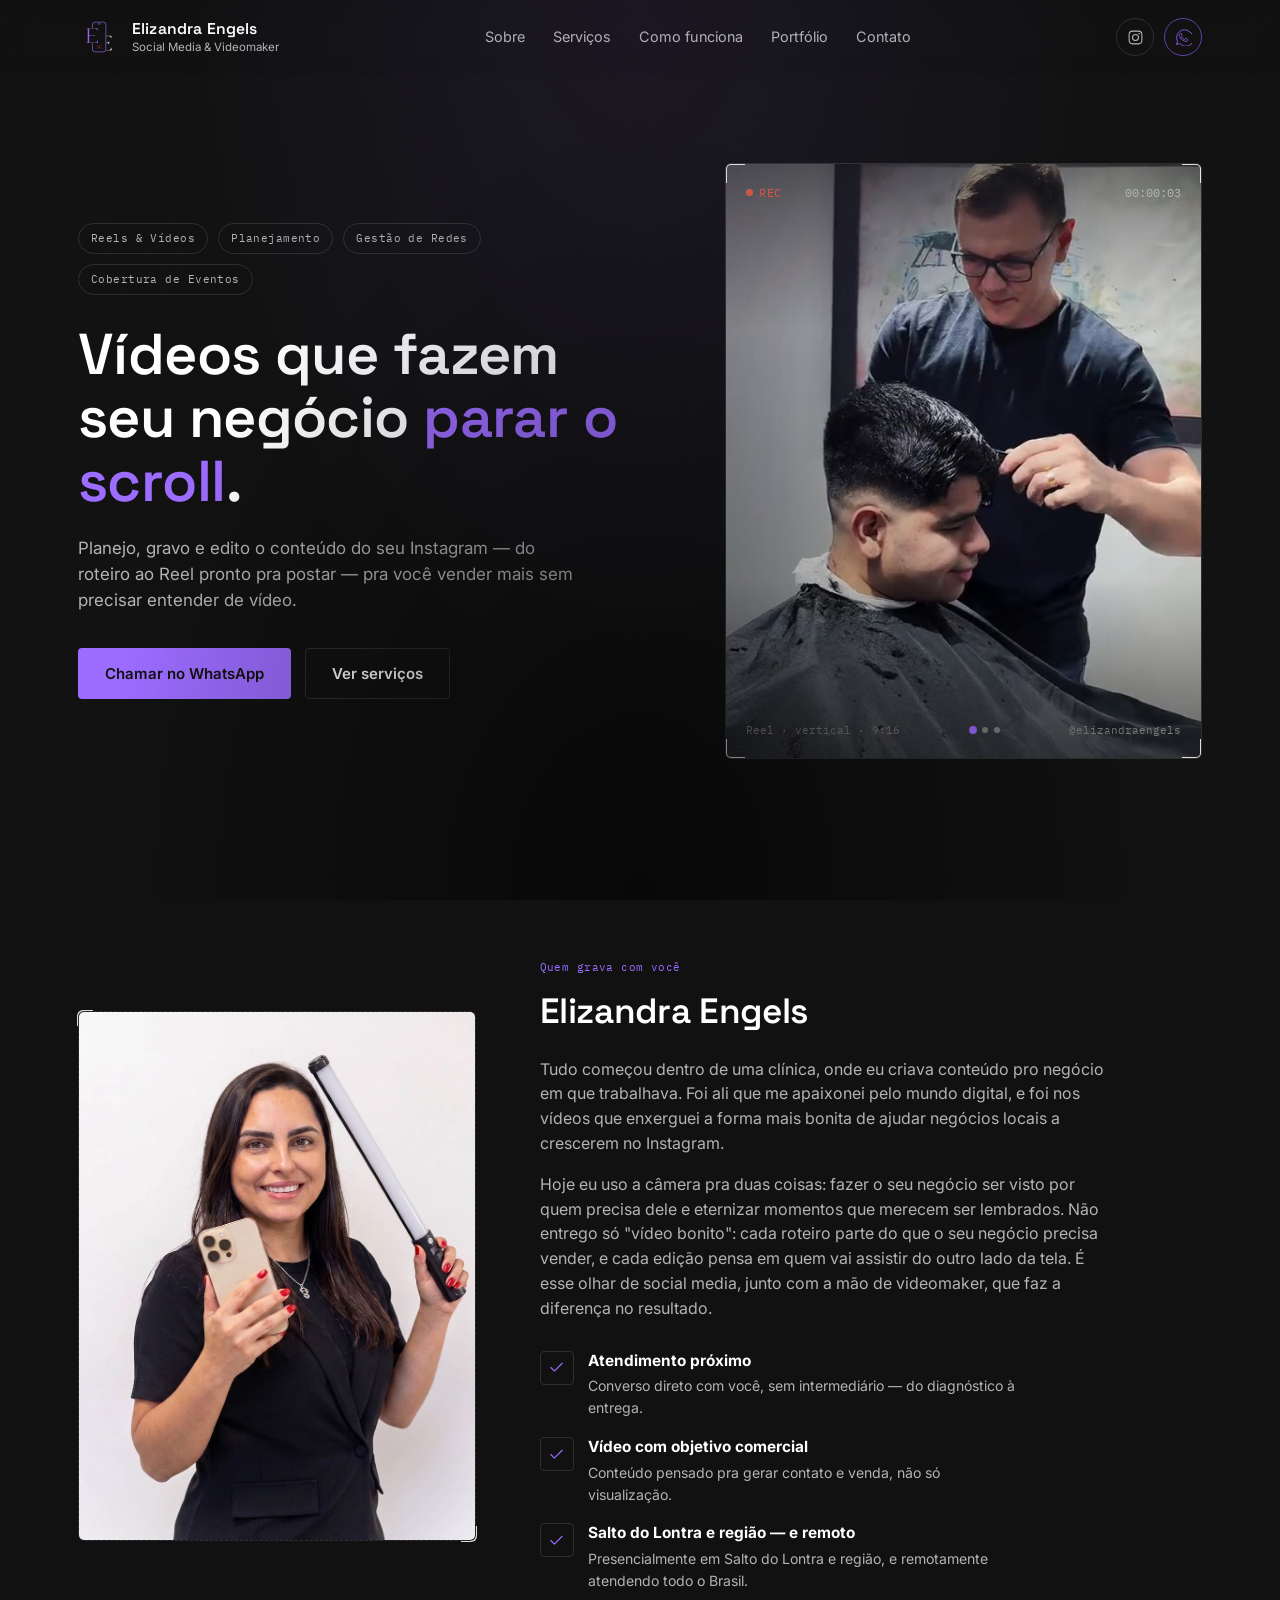
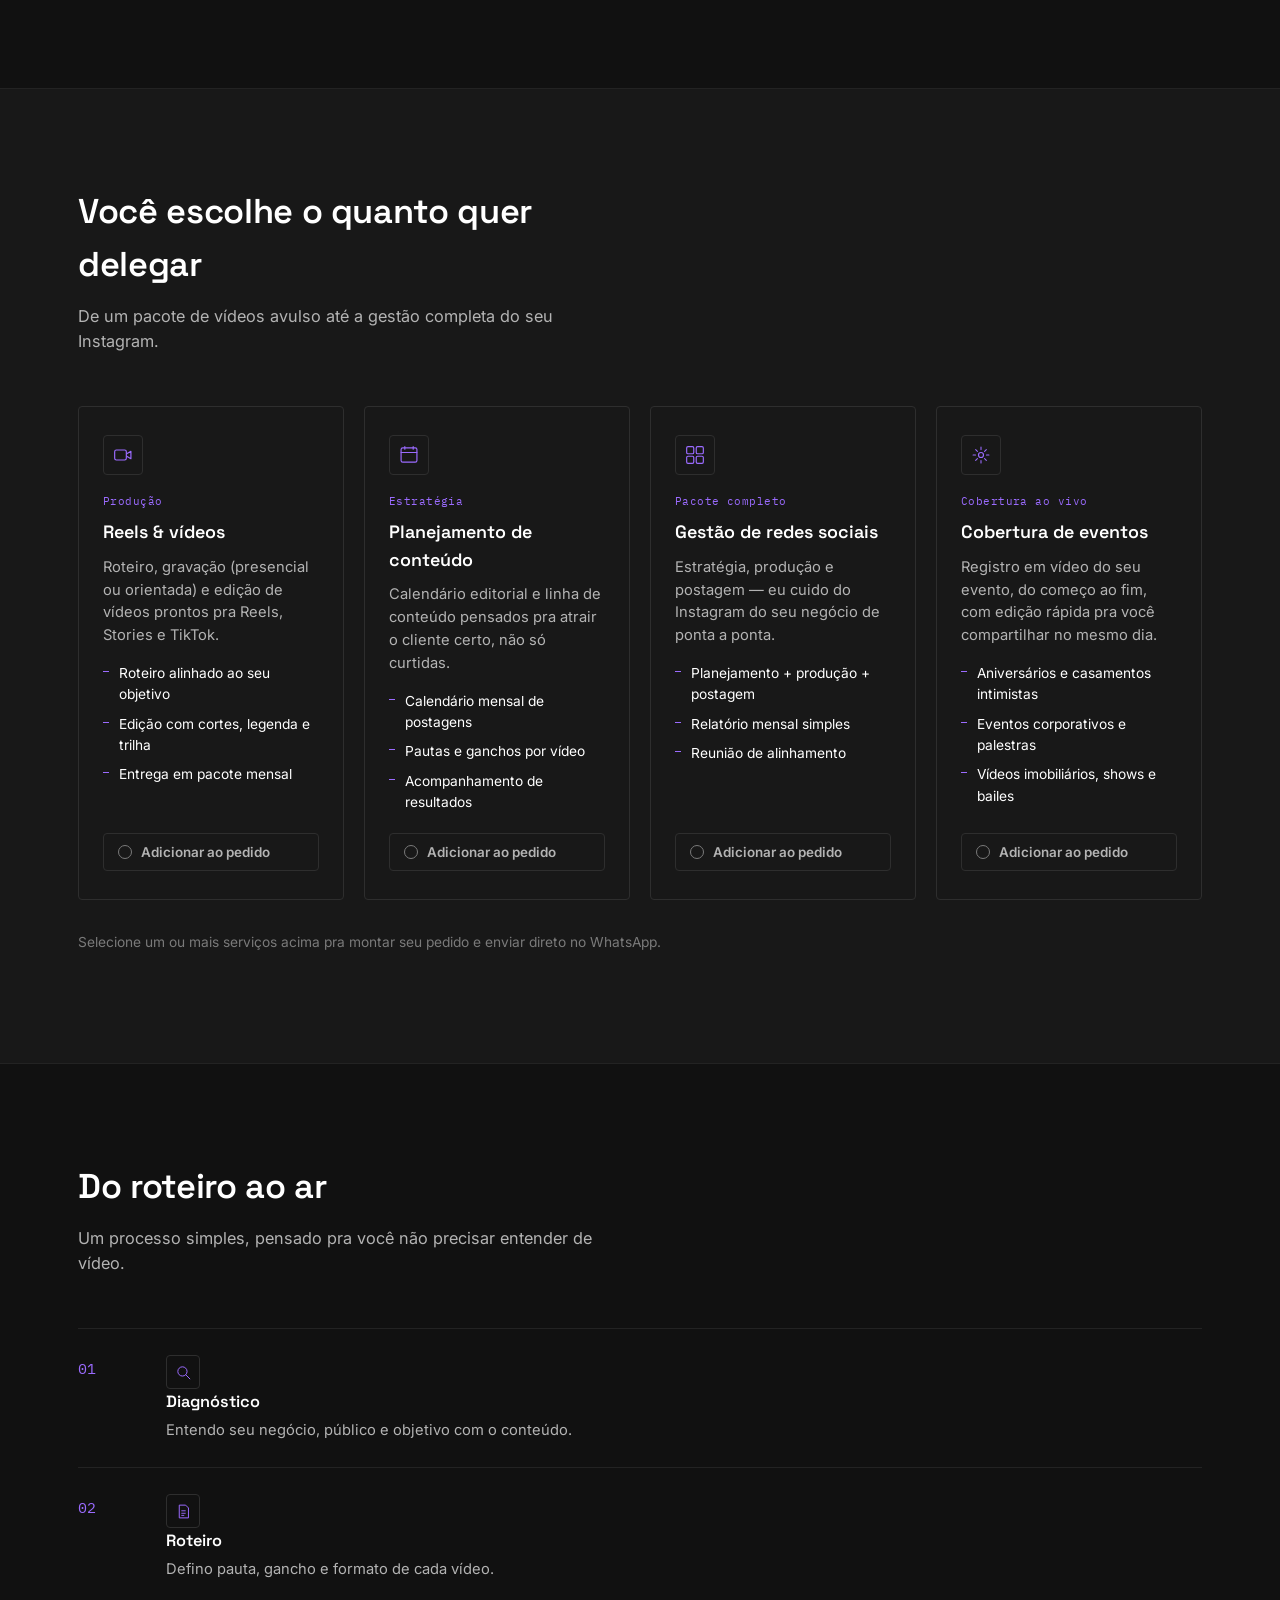
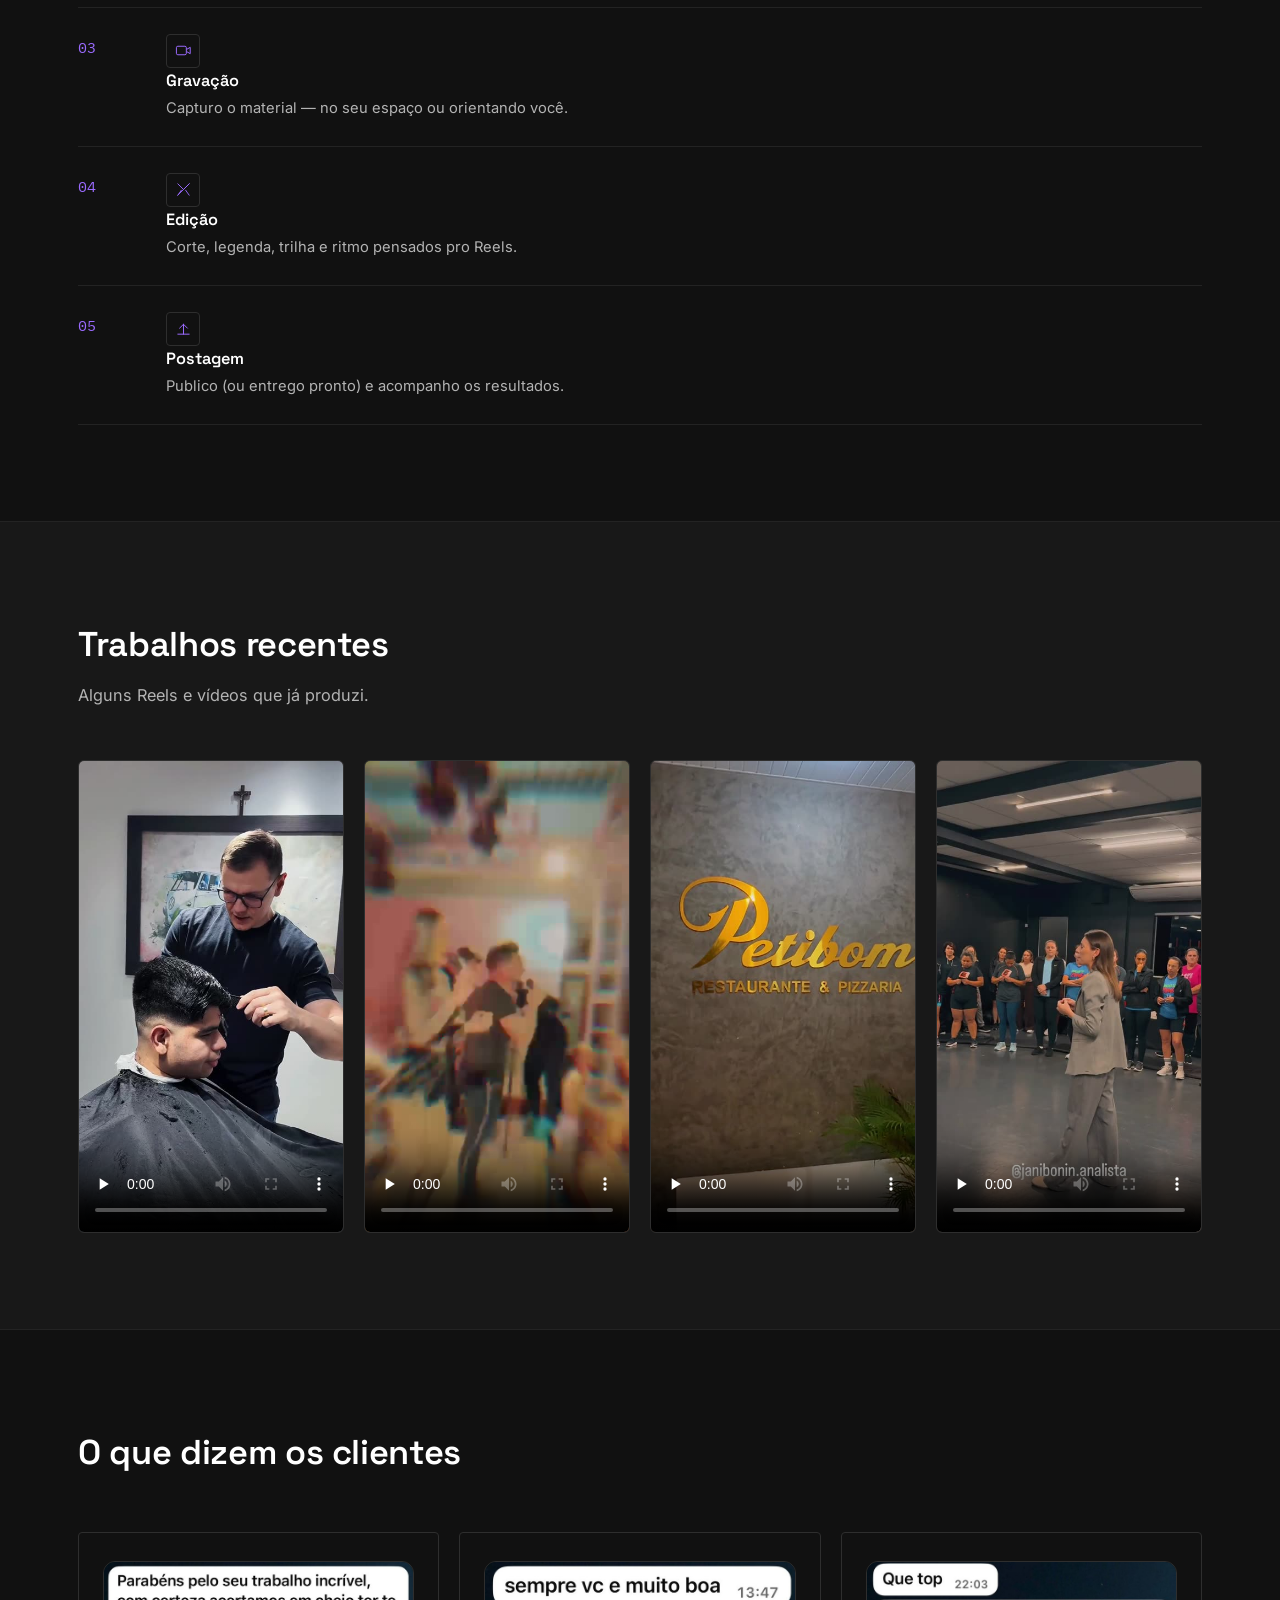
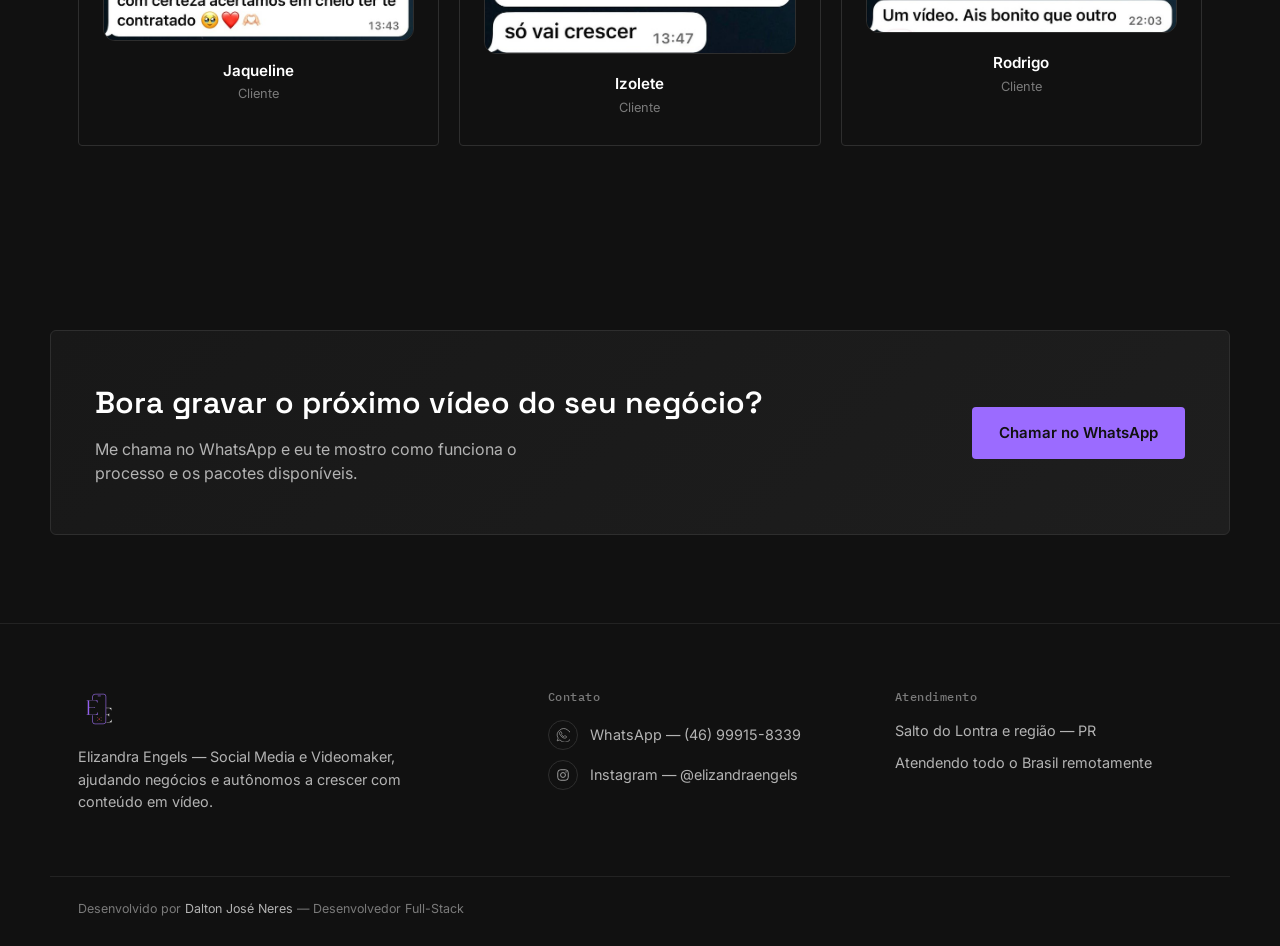
==== commit 4703031d: "ajustes do site" ====
--- a/index.html
+++ b/index.html
@@ -5,9 +5,16 @@
 <meta name="viewport" content="width=device-width, initial-scale=1.0">
 <title>Elizandra Engels — Social Media & Videomaker</title>
 <meta name="description" content="Conteúdo em vídeo para redes sociais. Roteiro, gravação e edição de Reels que fazem seu negócio vender mais.">
+<meta name="theme-color" content="#111111">
+<meta property="og:type" content="website">
+<meta property="og:locale" content="pt_BR">
+<meta property="og:title" content="Elizandra Engels — Social Media & Videomaker">
+<meta property="og:description" content="Roteiro, gravação e edição de Reels que fazem seu negócio vender mais.">
+<link rel="icon" href="logo%20(5).png" type="image/png">
 <link rel="preconnect" href="https://fonts.googleapis.com">
 <link rel="preconnect" href="https://fonts.gstatic.com" crossorigin>
 <link href="https://fonts.googleapis.com/css2?family=Space+Grotesk:wght@500;600;700&family=Inter:wght@400;500;600&family=IBM+Plex+Mono:wght@500&display=swap" rel="stylesheet">
+<!-- Estilos: base do site + vídeos -->
 <link rel="stylesheet" href="style.css">
 <link rel="stylesheet" href="videos.css">
 </head>
@@ -21,7 +28,7 @@
   <div class="wrap header-inner">
     <a href="#topo" class="brand">
       <span class="brand-mark" aria-hidden="true">
-        <img src="logo.png" alt="">
+        <img src="logo%20(5).png" alt="">
       </span>
       <span class="brand-text">
         <strong>Elizandra Engels</strong>
@@ -307,10 +314,10 @@
       </div>
 
       <div class="video-grid" data-reveal>
-        <video src="video1.mp4" poster="poster1.jpg" controls playsinline preload="none"></video>
-        <video src="video2.mp4" poster="poster2.jpg" controls playsinline preload="none"></video>
-        <video src="video3.mp4" poster="poster3.jpg" controls playsinline preload="none"></video>
-        <video src="video4.mp4" poster="poster4.jpg" controls playsinline preload="none"></video>
+        <video src="video1.mp4" poster="poster1.jpg" controls playsinline preload="none" aria-label="Reel: barbearia"></video>
+        <video src="video2.mp4" poster="poster2.jpg" controls playsinline preload="none" aria-label="Reel: show ao vivo"></video>
+        <video src="video3.mp4" poster="poster3.jpg" controls playsinline preload="none" aria-label="Reel: restaurante Petibom"></video>
+        <video src="video4.mp4" poster="poster4.jpg" controls playsinline preload="none" aria-label="Reel: palestra"></video>
       </div>
     </div>
   </section>
@@ -325,28 +332,24 @@
    <div class="cards testimonial-grid" data-reveal>
 
   <blockquote class="testimonial">
-    <div class="testimonial-photo">
-      <!-- Quando tiver a foto, troque o <svg> por: <img src="cliente1.jpg" alt="Nome do cliente"> -->
-      <svg viewBox="0 0 24 24" fill="none" aria-hidden="true"><circle cx="12" cy="8.5" r="3.6" stroke="currentColor" stroke-width="1.3"/><path d="M4.8 20c1.2-3.8 4.1-5.8 7.2-5.8s6 2 7.2 5.8" stroke="currentColor" stroke-width="1.3" stroke-linecap="round"/></svg>
-    </div>
-    <p>“Meu Instagram nunca teve tanto engajamento. Os vídeos ficaram muito mais profissionais.”</p>
-    <cite>Cliente, exemplo</cite>
+    <div class="testimonial-print">
+      <img src="depoimento-jaqueline.jpg" alt="Mensagem da cliente Jaqueline: Parabéns pelo seu trabalho incrível, com certeza acertamos em cheio ter te contratado" loading="lazy">
+    </div>
+    <cite>Jaqueline<small>Cliente</small></cite>
   </blockquote>
 
   <blockquote class="testimonial">
-    <div class="testimonial-photo">
-      <svg viewBox="0 0 24 24" fill="none" aria-hidden="true"><circle cx="12" cy="8.5" r="3.6" stroke="currentColor" stroke-width="1.3"/><path d="M4.8 20c1.2-3.8 4.1-5.8 7.2-5.8s6 2 7.2 5.8" stroke="currentColor" stroke-width="1.3" stroke-linecap="round"/></svg>
-    </div>
-    <p>“Deixei de me preocupar com conteúdo e vi meu perfil crescer de verdade.”</p>
-    <cite>Cliente, exemplo</cite>
+    <div class="testimonial-print">
+      <img src="depoimento-izolete.jpg" alt="Mensagem da cliente Izolete: sempre você é muito boa, só vai crescer" loading="lazy">
+    </div>
+    <cite>Izolete<small>Cliente</small></cite>
   </blockquote>
 
   <blockquote class="testimonial">
-    <div class="testimonial-photo">
-      <svg viewBox="0 0 24 24" fill="none" aria-hidden="true"><circle cx="12" cy="8.5" r="3.6" stroke="currentColor" stroke-width="1.3"/><path d="M4.8 20c1.2-3.8 4.1-5.8 7.2-5.8s6 2 7.2 5.8" stroke="currentColor" stroke-width="1.3" stroke-linecap="round"/></svg>
-    </div>
-    <p>“Atendimento rápido, entrega no prazo e o resultado apareceu já nas primeiras semanas.”</p>
-    <cite>Cliente, exemplo</cite>
+    <div class="testimonial-print">
+      <img src="depoimento-rodrigo.jpg" alt="Mensagem do cliente Rodrigo: Que top. Um vídeo mais bonito que o outro" loading="lazy">
+    </div>
+    <cite>Rodrigo<small>Cliente</small></cite>
   </blockquote>
 
 </div>
@@ -370,7 +373,7 @@
   <div class="wrap footer-grid">
     <div>
       <span class="brand-mark" aria-hidden="true">
-        <img src="logo.png" alt="">
+        <img src="logo%20(5).png" alt="">
       </span>
       <p class="footer-about">Elizandra Engels — Social Media e Videomaker, ajudando negócios e autônomos a crescer com conteúdo em vídeo.</p>
     </div>
@@ -403,8 +406,9 @@
   </div>
 </footer>
  
+<!-- Scripts: site + sequência de vídeos do hero -->
 <script src="script.js"></script>
 <script src="videos.js"></script>
  
 </body>
-</html>
+</html>
--- a/videos.css
+++ b/videos.css
@@ -1,7 +1,11 @@
-/* Vídeos — hero e portfólio */
+/* =========================================================
+   Elizandra Engels — estilos dos vídeos
+   (hero em sequência + seção Portfólio)
+   ========================================================= */
 
-/* hero: vídeo preenchendo o quadro vertical */
+/* ---------- Hero: vídeo preenchendo o quadro vertical ---------- */
 .viewfinder{ overflow: hidden; }
+
 .viewfinder-video{
   position: absolute;
   inset: 0;
@@ -10,6 +14,8 @@
   object-fit: cover;
   z-index: 0;
 }
+
+/* sombra em cima e embaixo pra o texto continuar legível */
 .viewfinder::after{
   content: "";
   position: absolute;
@@ -18,15 +24,28 @@
   pointer-events: none;
   background: linear-gradient(180deg, rgba(17,17,17,.55), transparent 28%, transparent 70%, rgba(17,17,17,.6));
 }
+
 .viewfinder-top, .viewfinder-bottom{ position: relative; z-index: 1; }
 .viewfinder .corner{ z-index: 2; }
 
-/* portfólio */
+/* bolinhas que mostram qual dos 3 vídeos está tocando */
+.hero-dots{ display: inline-flex; align-items: center; gap: 6px; }
+.hero-dots i{
+  width: 6px;
+  height: 6px;
+  border-radius: 50%;
+  background: rgba(255,255,255,.35);
+  transition: background .3s, transform .3s;
+}
+.hero-dots i.is-on{ background: var(--accent); transform: scale(1.3); }
+
+/* ---------- Portfólio ---------- */
 .video-grid{
   display: grid;
   grid-template-columns: repeat(4, 1fr);
   gap: 20px;
 }
+
 .video-grid video{
   width: 100%;
   aspect-ratio: 9 / 16;
@@ -35,14 +54,42 @@
   border: 1px solid var(--border);
   border-radius: 6px;
 }
-@media (max-width: 1080px){ .video-grid{ grid-template-columns: repeat(2, 1fr); } }
-@media (max-width: 560px){ .video-grid{ grid-template-columns: 1fr; max-width: 360px; margin: 0 auto; } }
 
-/* indicador dos 3 vídeos do hero */
-.hero-dots{ display: inline-flex; align-items: center; gap: 6px; }
-.hero-dots i{ width: 6px; height: 6px; border-radius: 50%; background: rgba(255,255,255,.35); transition: background .3s, transform .3s; }
-.hero-dots i.is-on{ background: var(--accent); transform: scale(1.3); }
+@media (max-width: 1080px){
+  .video-grid{ grid-template-columns: repeat(2, 1fr); }
+}
+@media (max-width: 560px){
+  .video-grid{ grid-template-columns: 1fr; max-width: 360px; margin: 0 auto; }
+}
 
-/* foto da Elizandra (cobre o placeholder quando existir) */
+/* ---------- Foto da Elizandra (cobre o espaço quando existir) ---------- */
 .about-photo-ph{ position: relative; overflow: hidden; }
-.about-photo-ph img{ position: absolute; inset: 0; width: 100%; height: 100%; object-fit: cover; }
+.about-photo-ph img{
+  position: absolute;
+  inset: 0;
+  width: 100%;
+  height: 100%;
+  object-fit: cover;
+}
+/* ---------- Celular: nome acima da foto ---------- */
+@media (max-width: 860px){
+  .about-grid{ display: flex; flex-direction: column; gap: 0; }
+  .about-copy{ display: contents; }
+
+  .about-copy .card-kicker{ order: 1; }
+  .about-copy h2{ order: 2; margin: 8px 0 24px; }
+  .about-photo{ order: 3; margin: 0 auto 32px; }
+  .about-copy > p,
+  .about-copy .about-pillars{ order: 4; }
+}
+/* ---------- Depoimentos: print da conversa ---------- */
+.testimonial-print{
+  width: 100%;
+  margin: 0 0 18px;
+  border-radius: 12px;
+  overflow: hidden;
+  border: 1px solid var(--border);
+}
+.testimonial-print img{ width: 100%; height: auto; display: block; }
+.testimonial cite{ font-size: 0.95rem; font-weight: 600; color: var(--text); }
+.testimonial cite small{ display: block; font-weight: 400; font-size: 0.8rem; color: var(--muted-2); margin-top: 2px; }
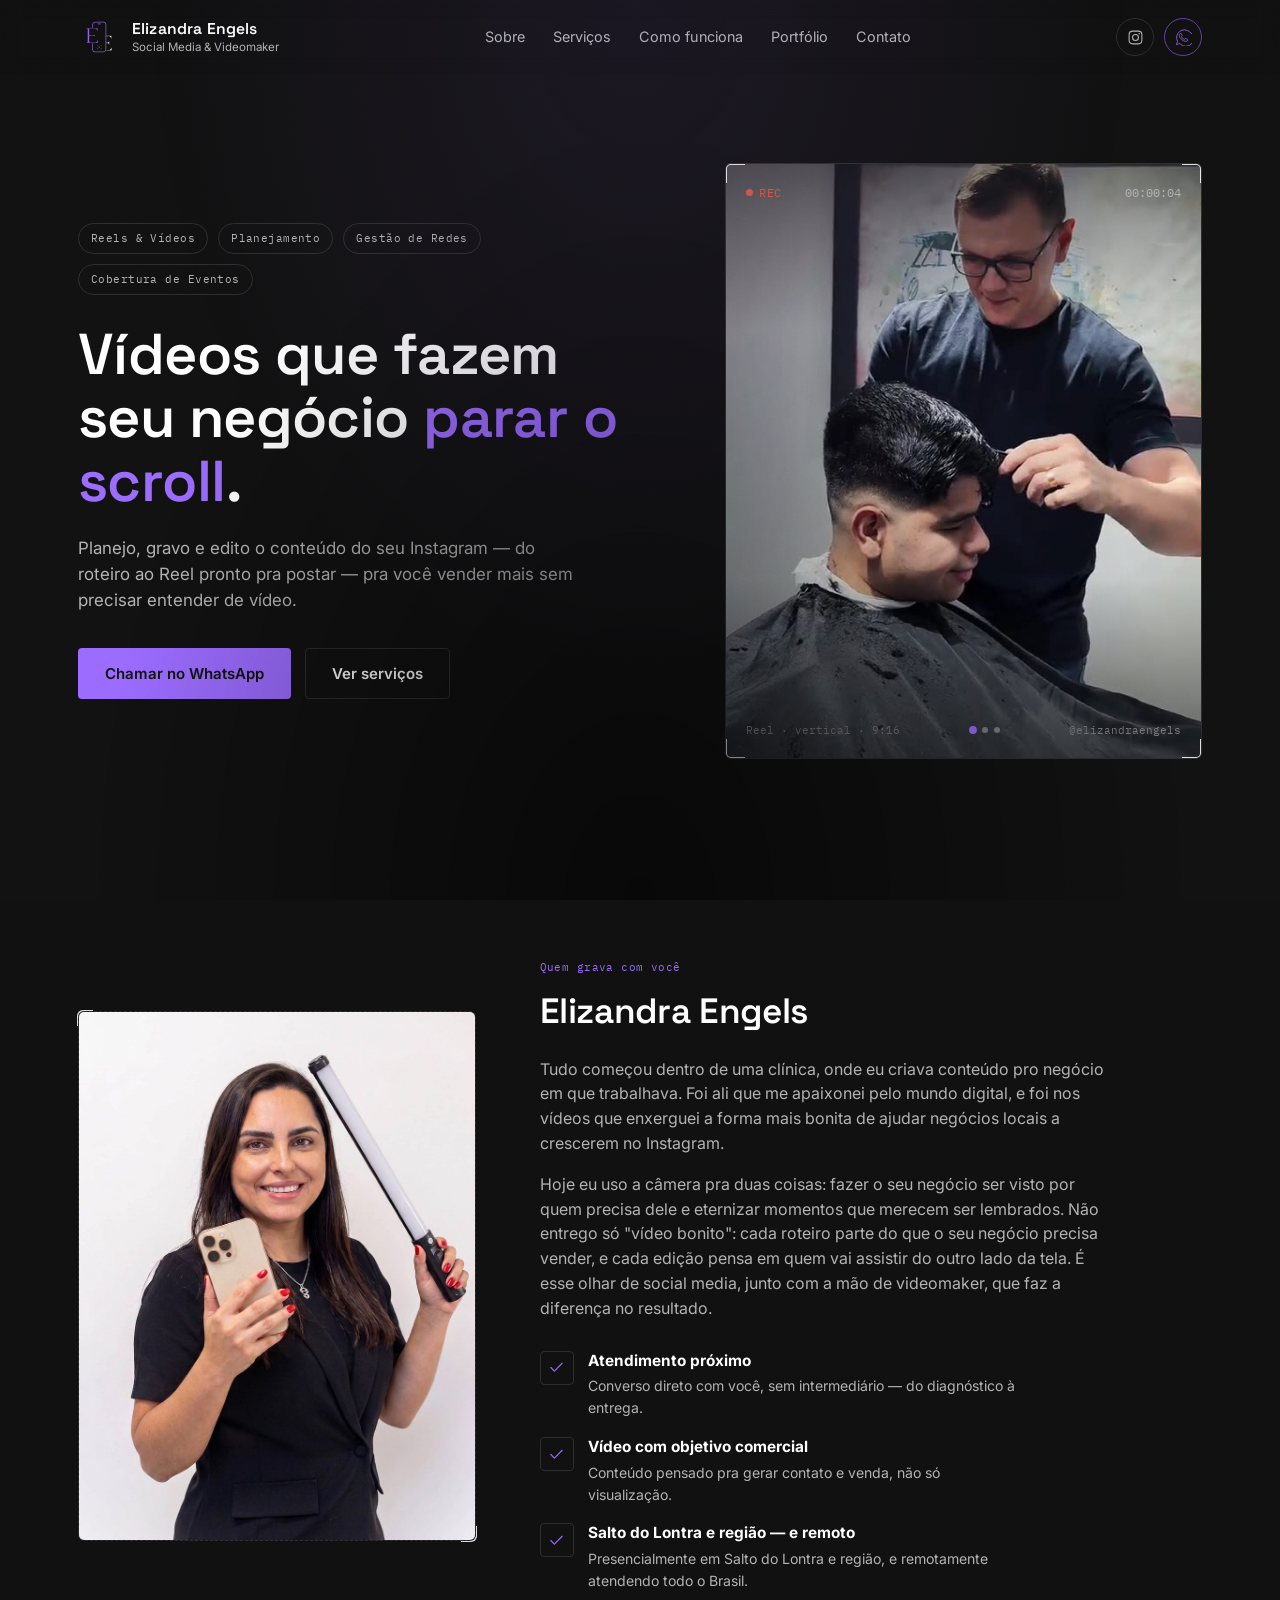
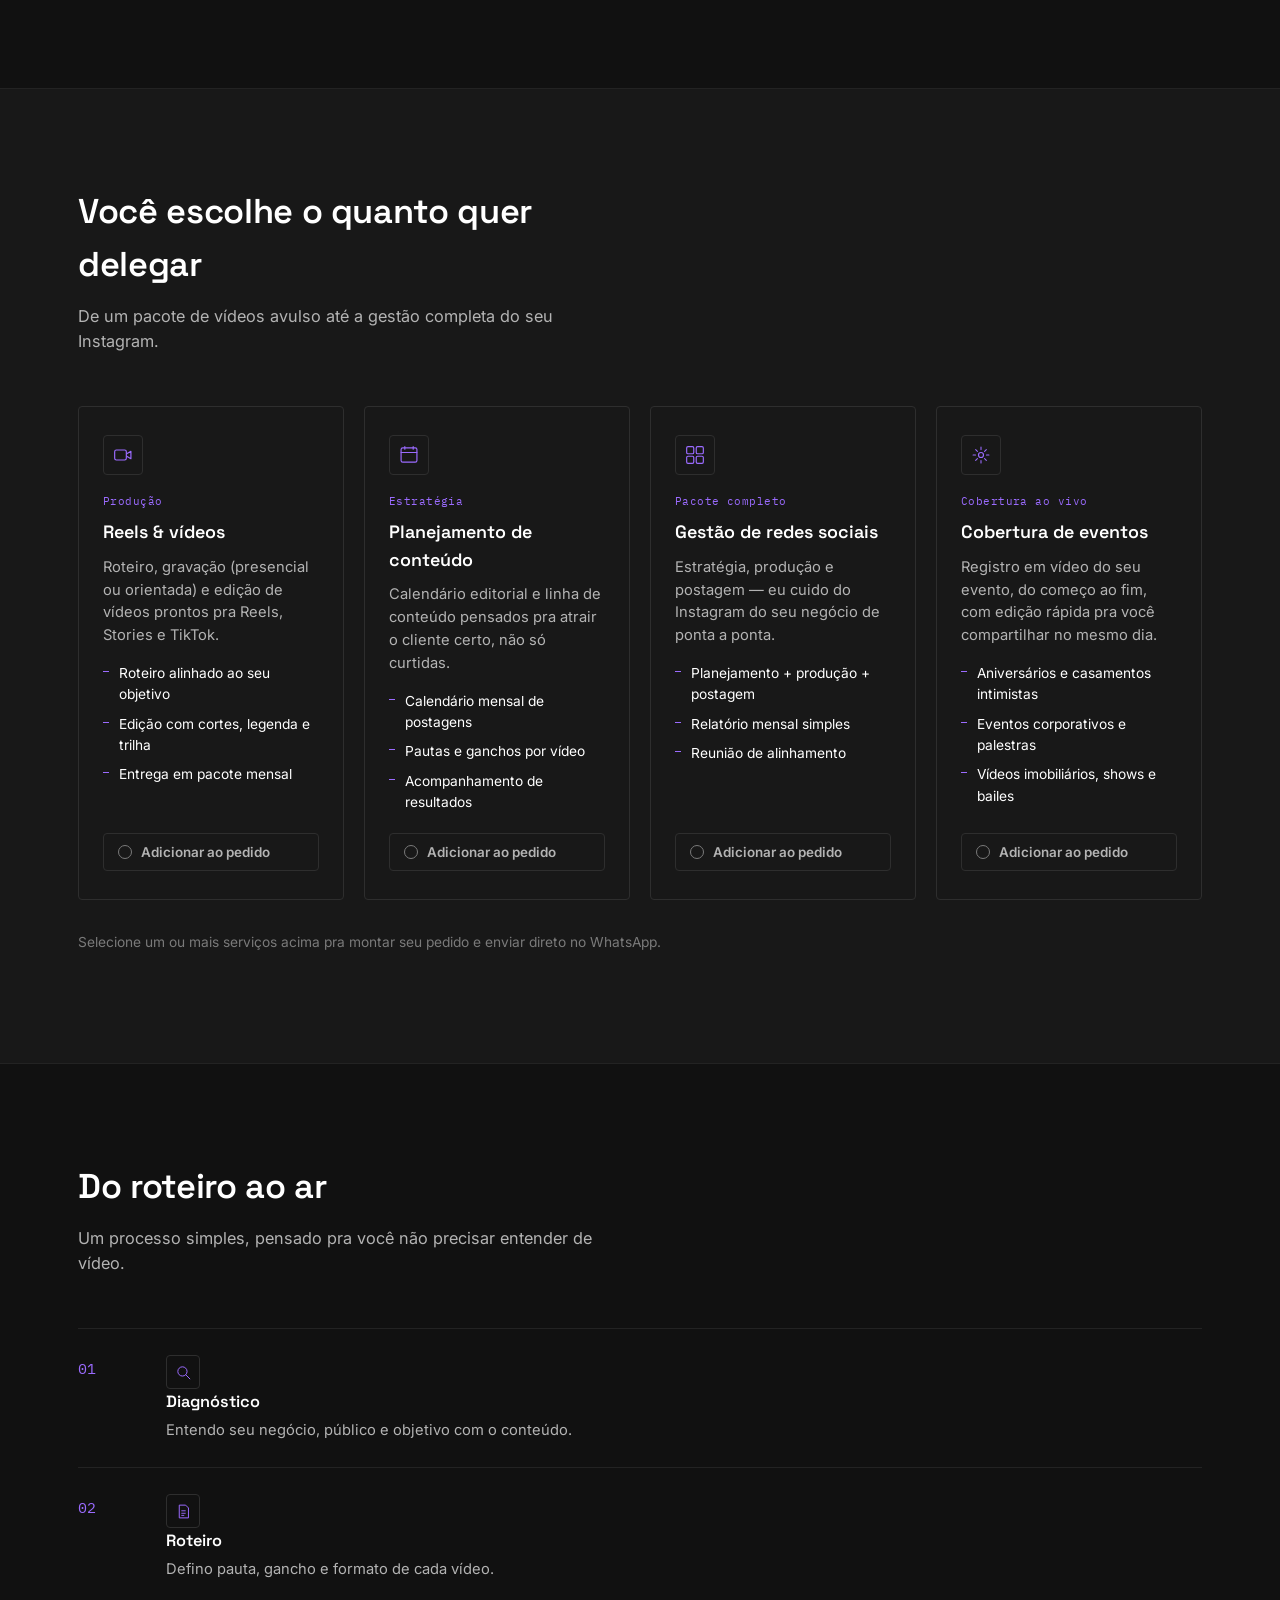
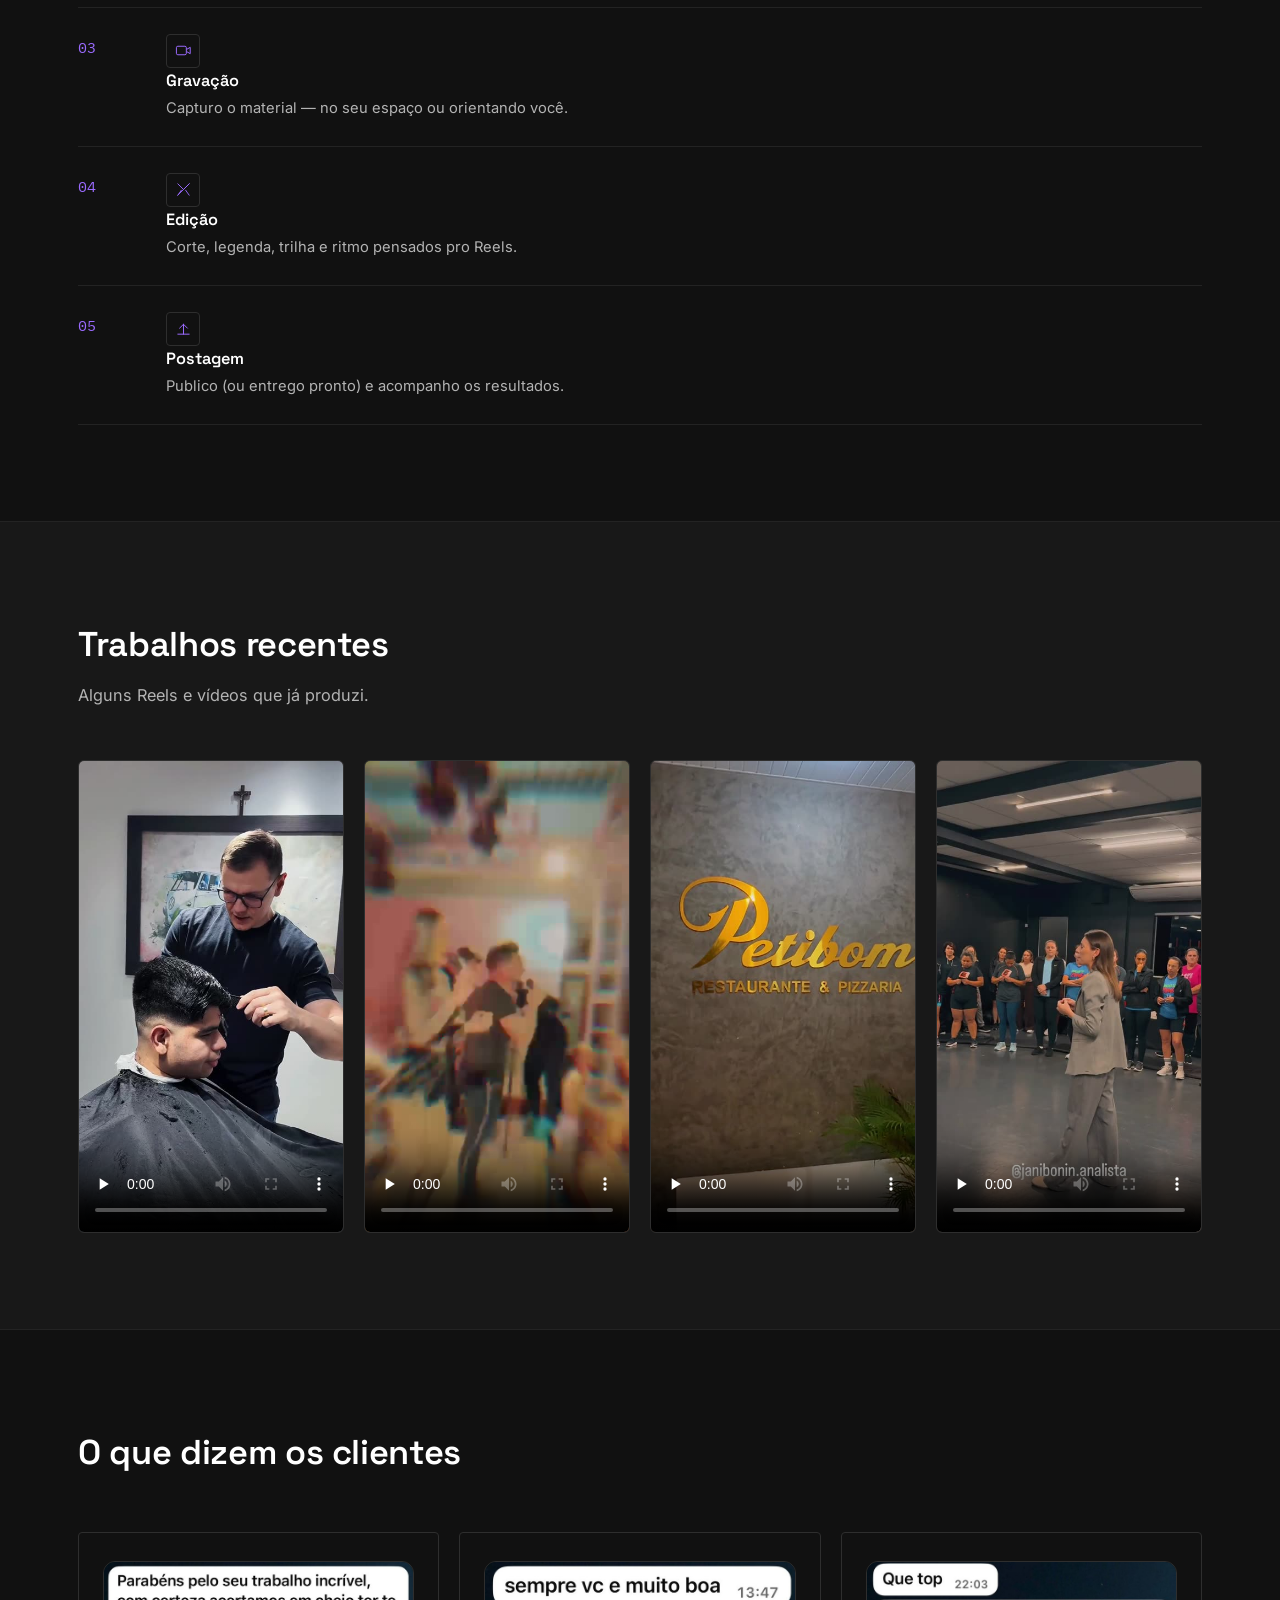
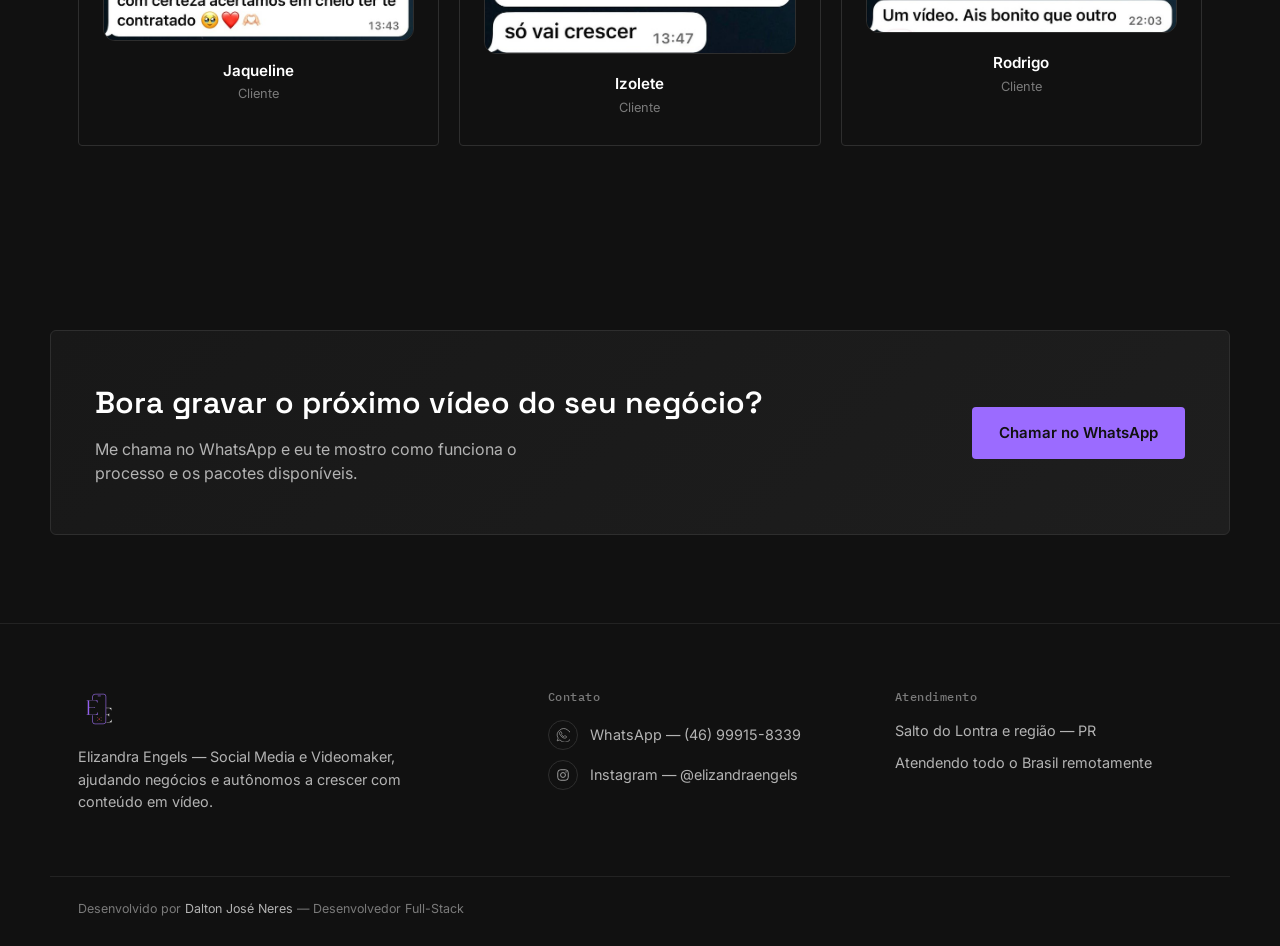
==== commit 4068ed28: "Update video source from video1.mp4 to hero1.mp4.mov" ====
--- a/index.html
+++ b/index.html
@@ -314,7 +314,7 @@
       </div>
 
       <div class="video-grid" data-reveal>
-        <video src="video1.mp4" poster="poster1.jpg" controls playsinline preload="none" aria-label="Reel: barbearia"></video>
+        <video src="hero1.mp4.mov" poster="poster1.jpg" controls playsinline preload="none" aria-label="Reel: barbearia"></video>
         <video src="video2.mp4" poster="poster2.jpg" controls playsinline preload="none" aria-label="Reel: show ao vivo"></video>
         <video src="video3.mp4" poster="poster3.jpg" controls playsinline preload="none" aria-label="Reel: restaurante Petibom"></video>
         <video src="video4.mp4" poster="poster4.jpg" controls playsinline preload="none" aria-label="Reel: palestra"></video>
@@ -411,4 +411,4 @@
 <script src="videos.js"></script>
  
 </body>
-</html>+</html>
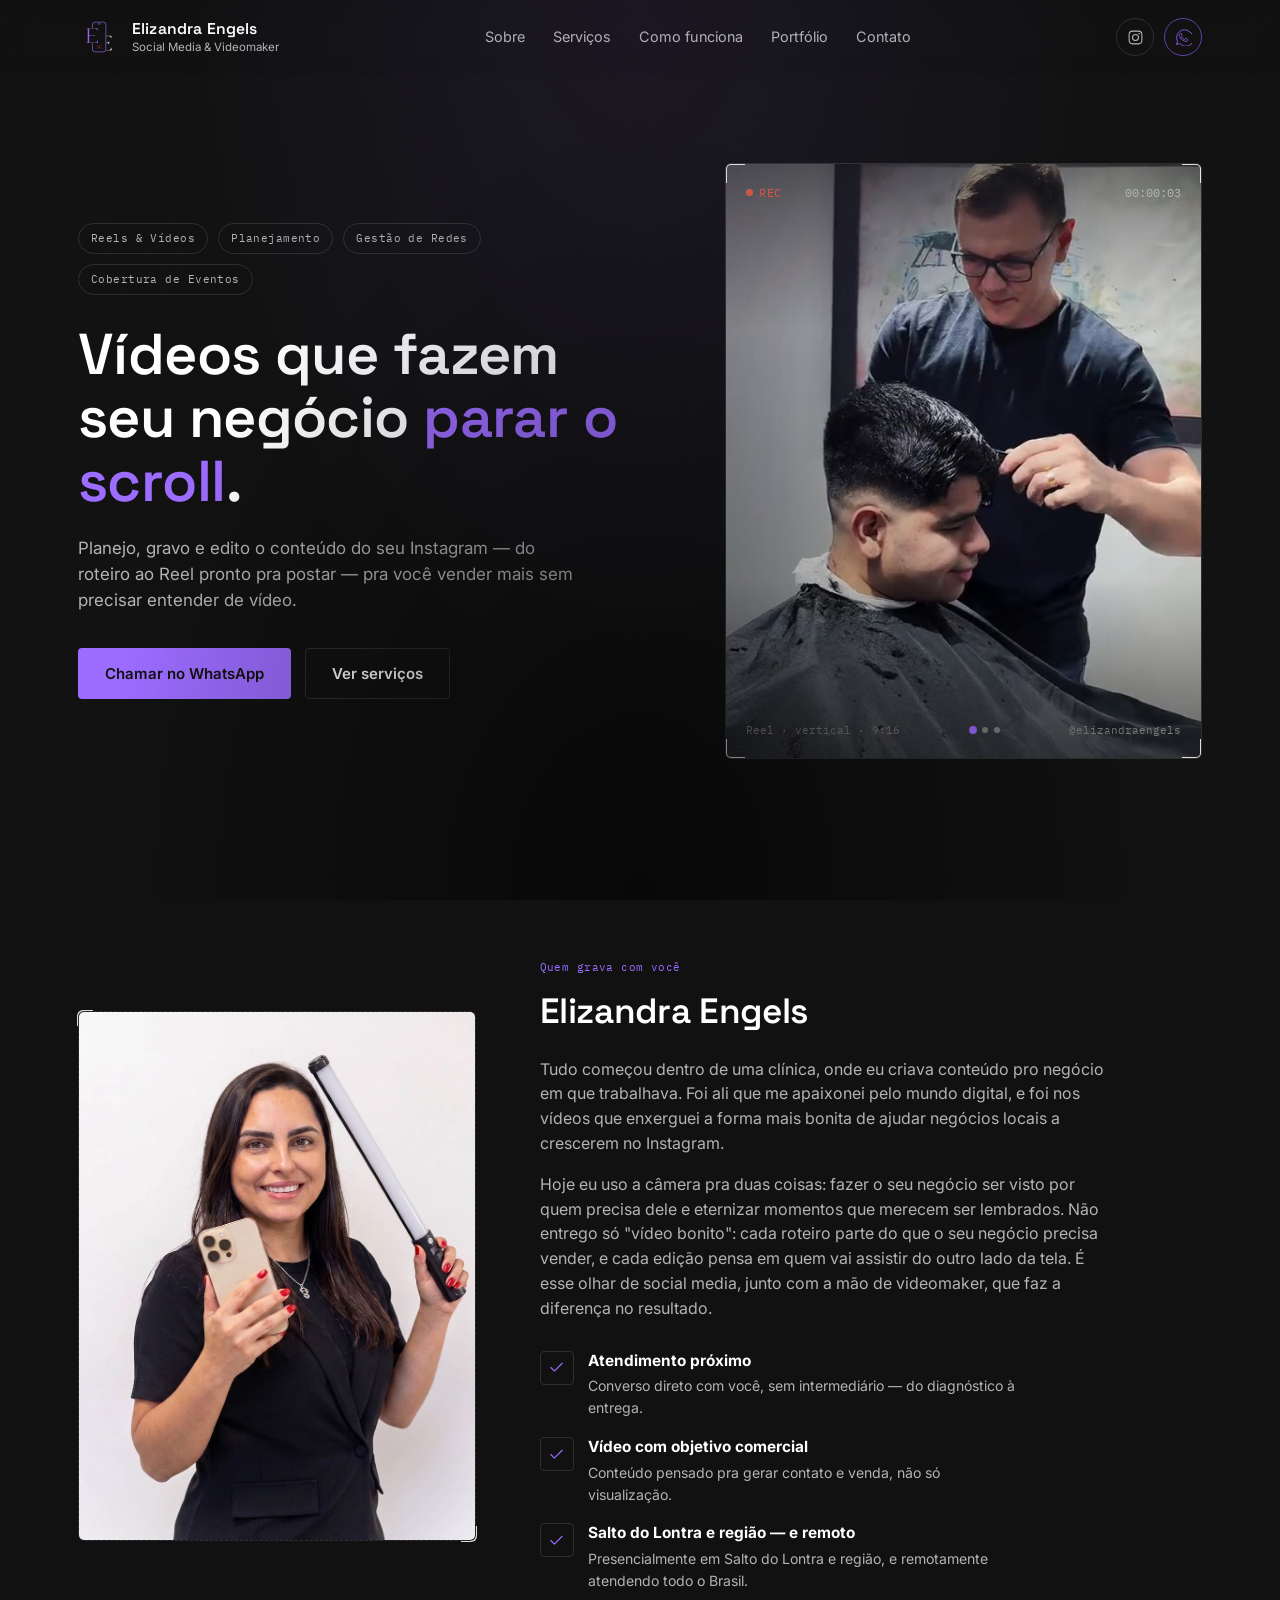
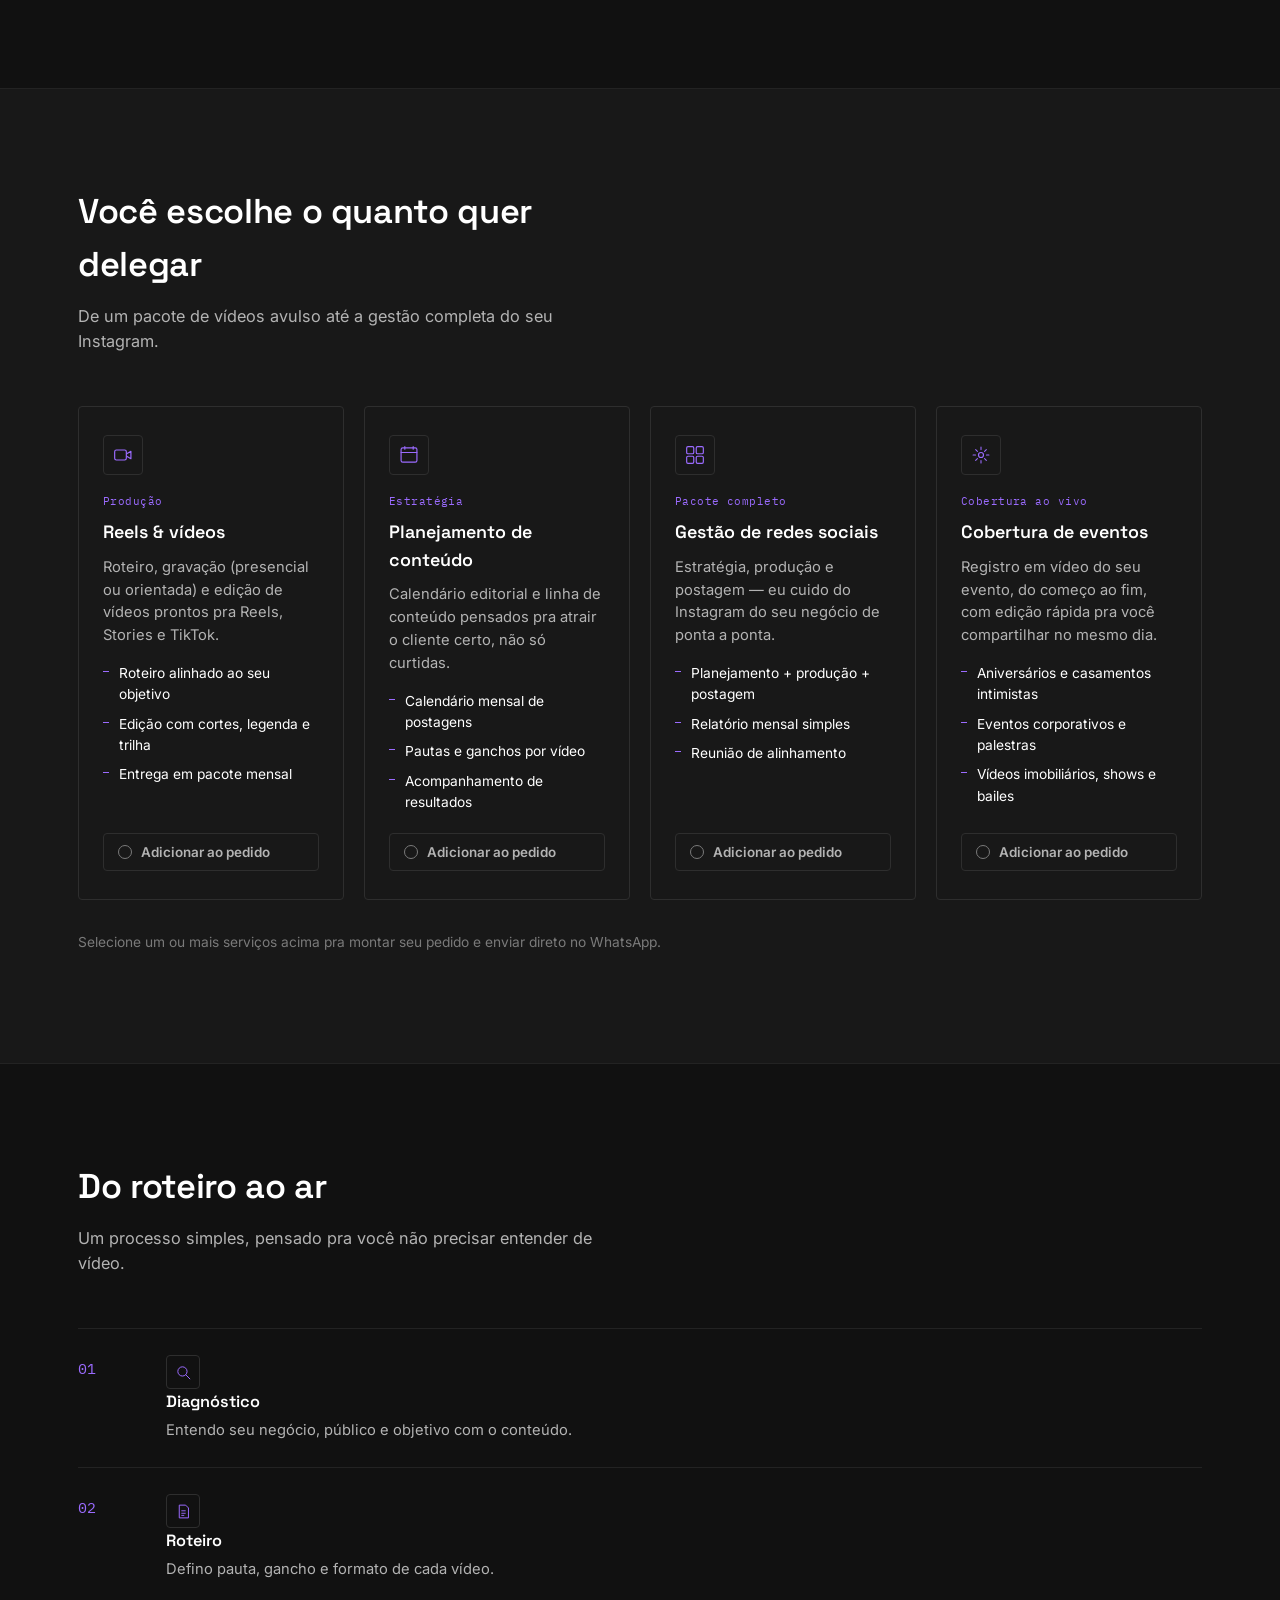
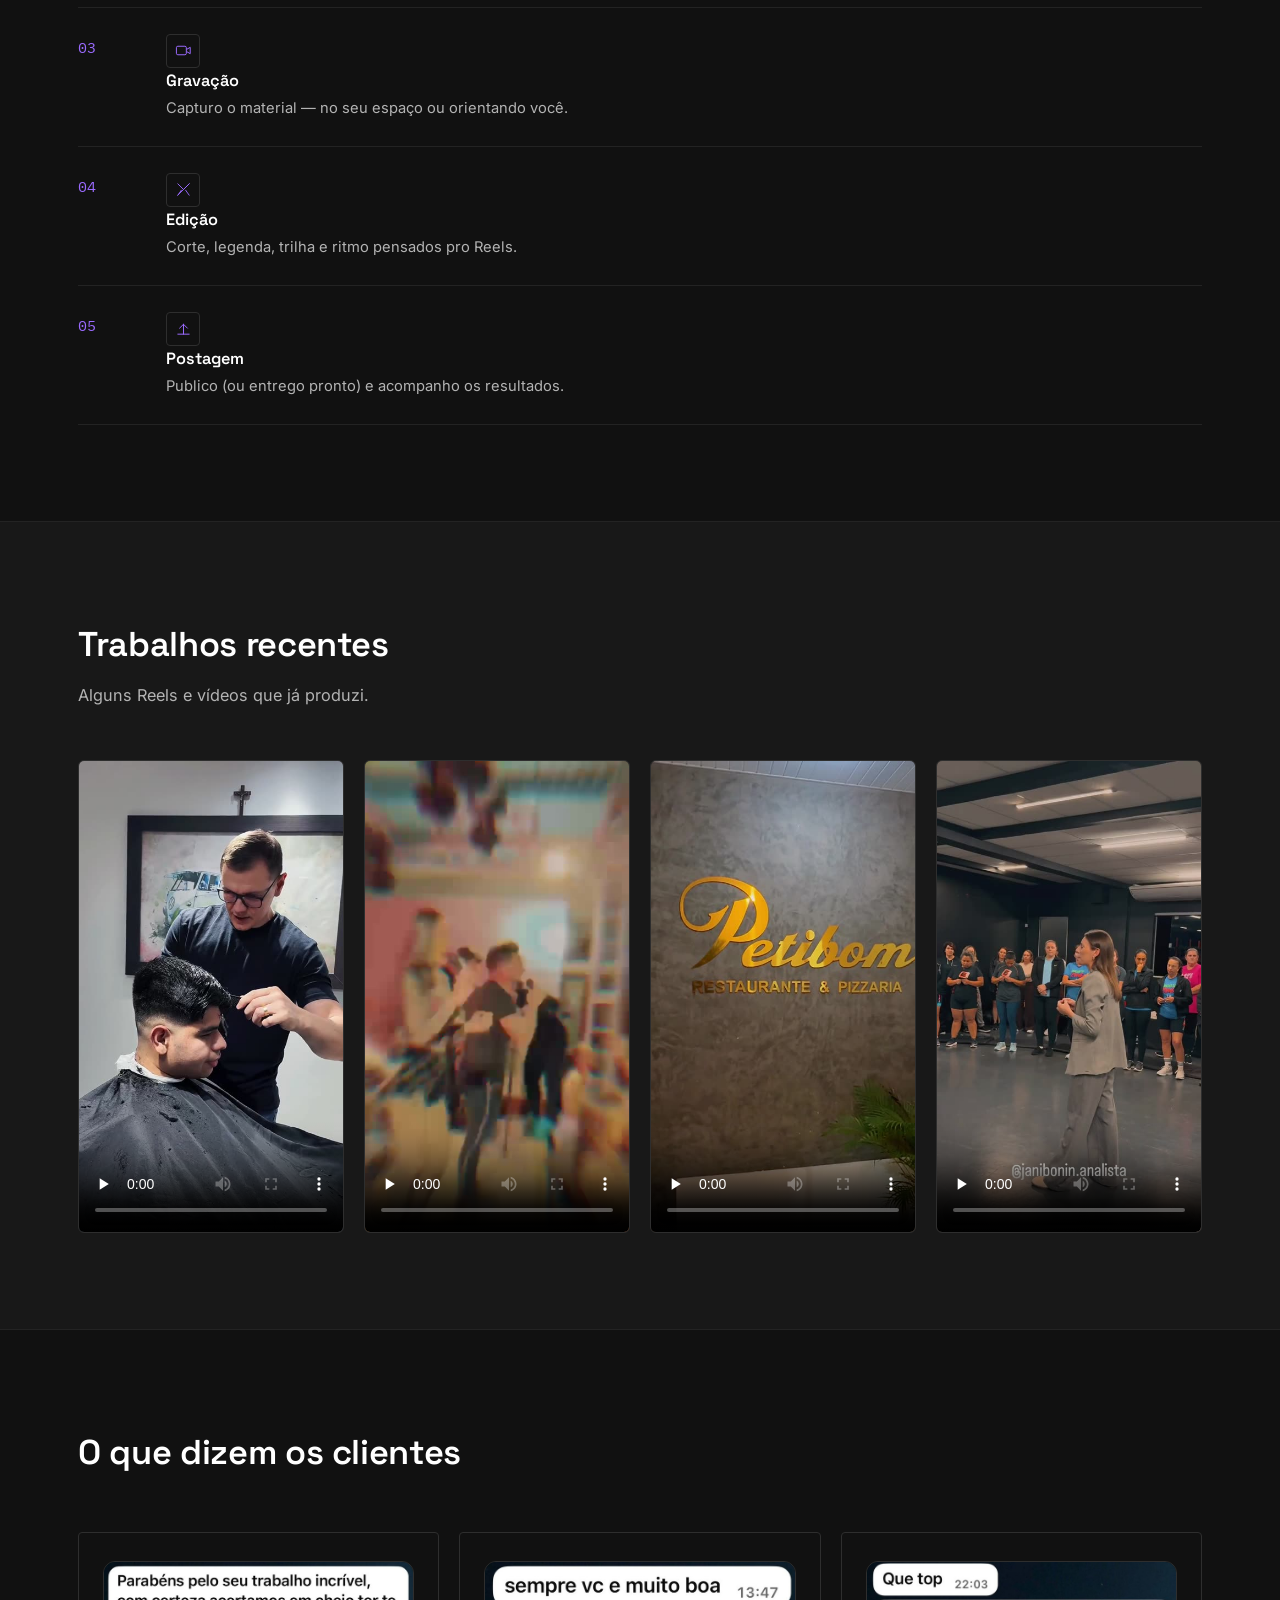
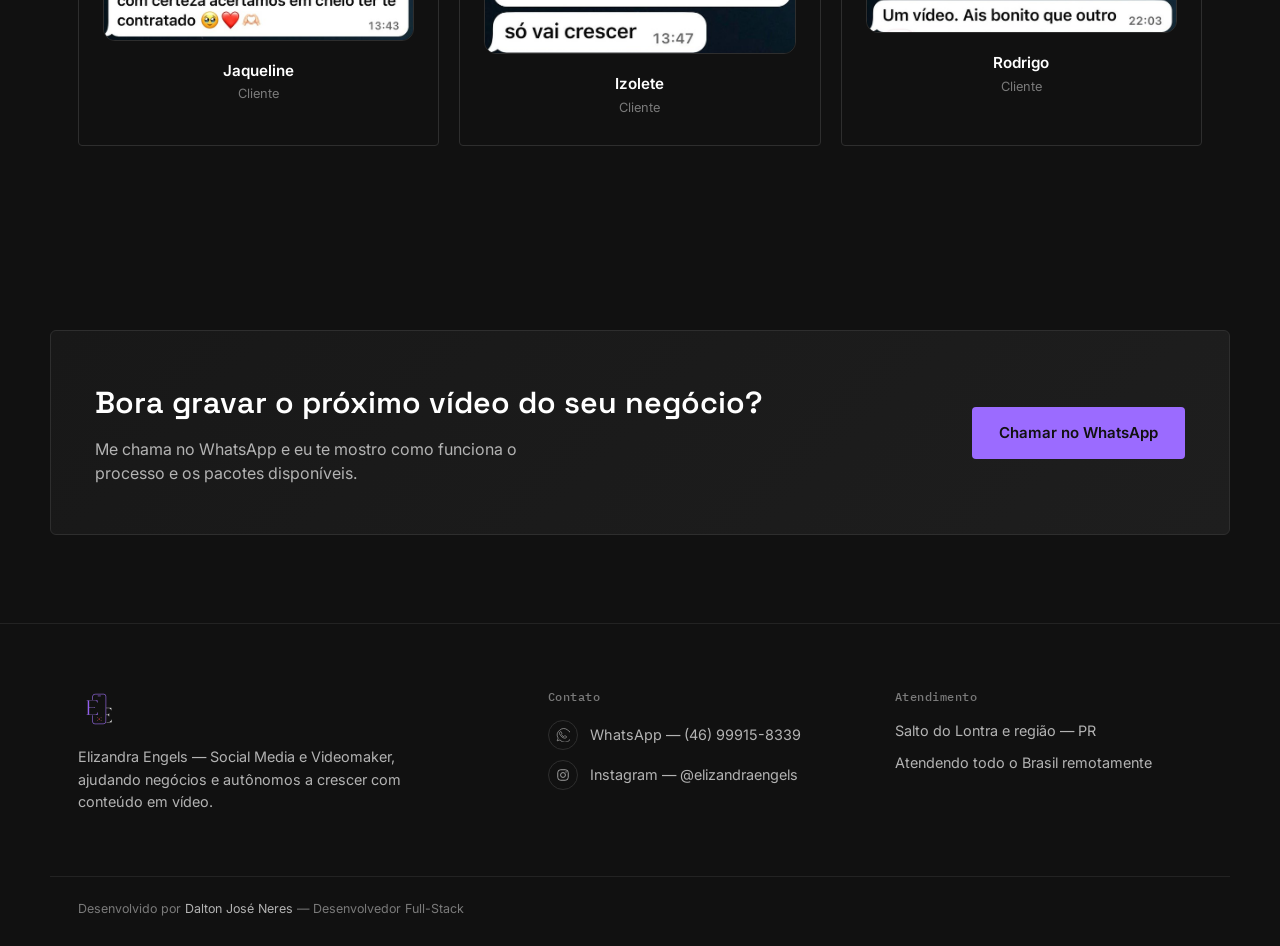
==== commit cd57ff81: "Update video source from hero1.mp4.mov to video1.mp4.mov" ====
--- a/index.html
+++ b/index.html
@@ -314,7 +314,7 @@
       </div>
 
       <div class="video-grid" data-reveal>
-        <video src="hero1.mp4.mov" poster="poster1.jpg" controls playsinline preload="none" aria-label="Reel: barbearia"></video>
+        <video src="video1.mp4.mov" poster="poster1.jpg" controls playsinline preload="none" aria-label="Reel: barbearia"></video>
         <video src="video2.mp4" poster="poster2.jpg" controls playsinline preload="none" aria-label="Reel: show ao vivo"></video>
         <video src="video3.mp4" poster="poster3.jpg" controls playsinline preload="none" aria-label="Reel: restaurante Petibom"></video>
         <video src="video4.mp4" poster="poster4.jpg" controls playsinline preload="none" aria-label="Reel: palestra"></video>
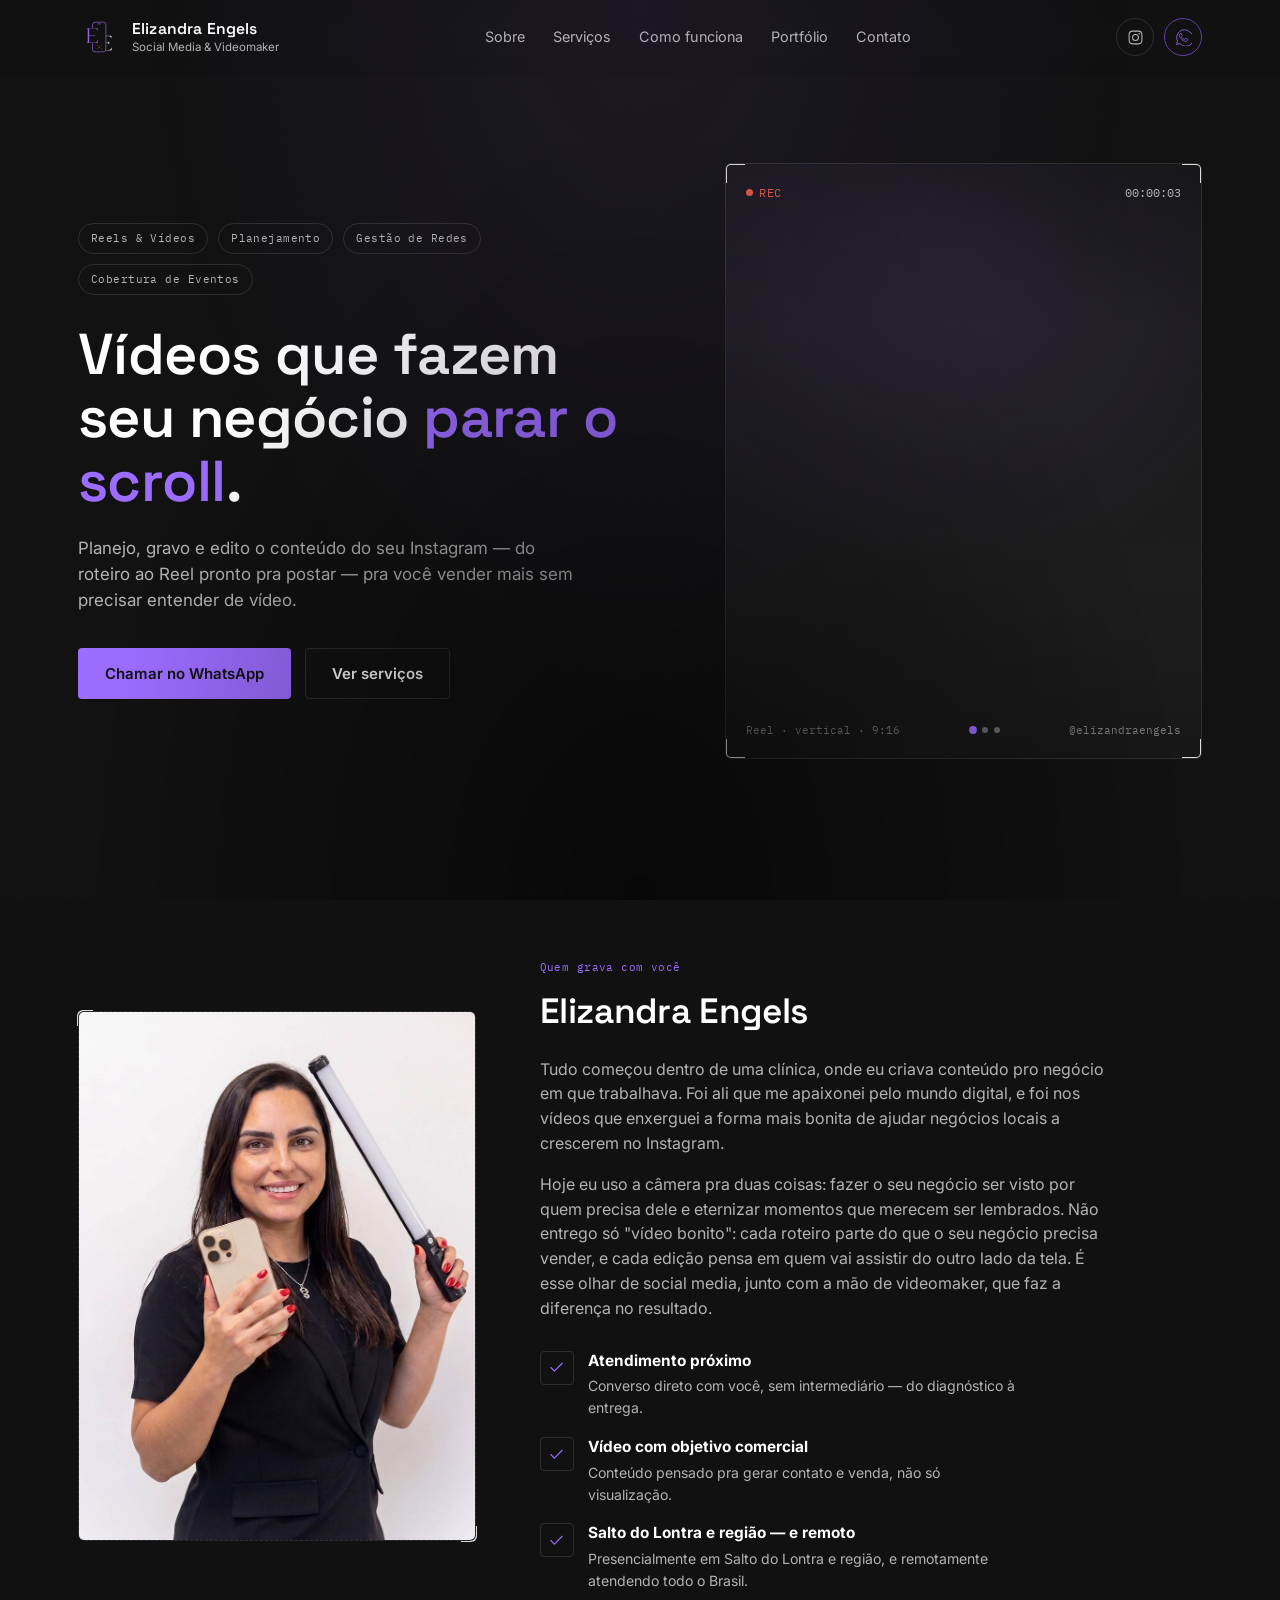
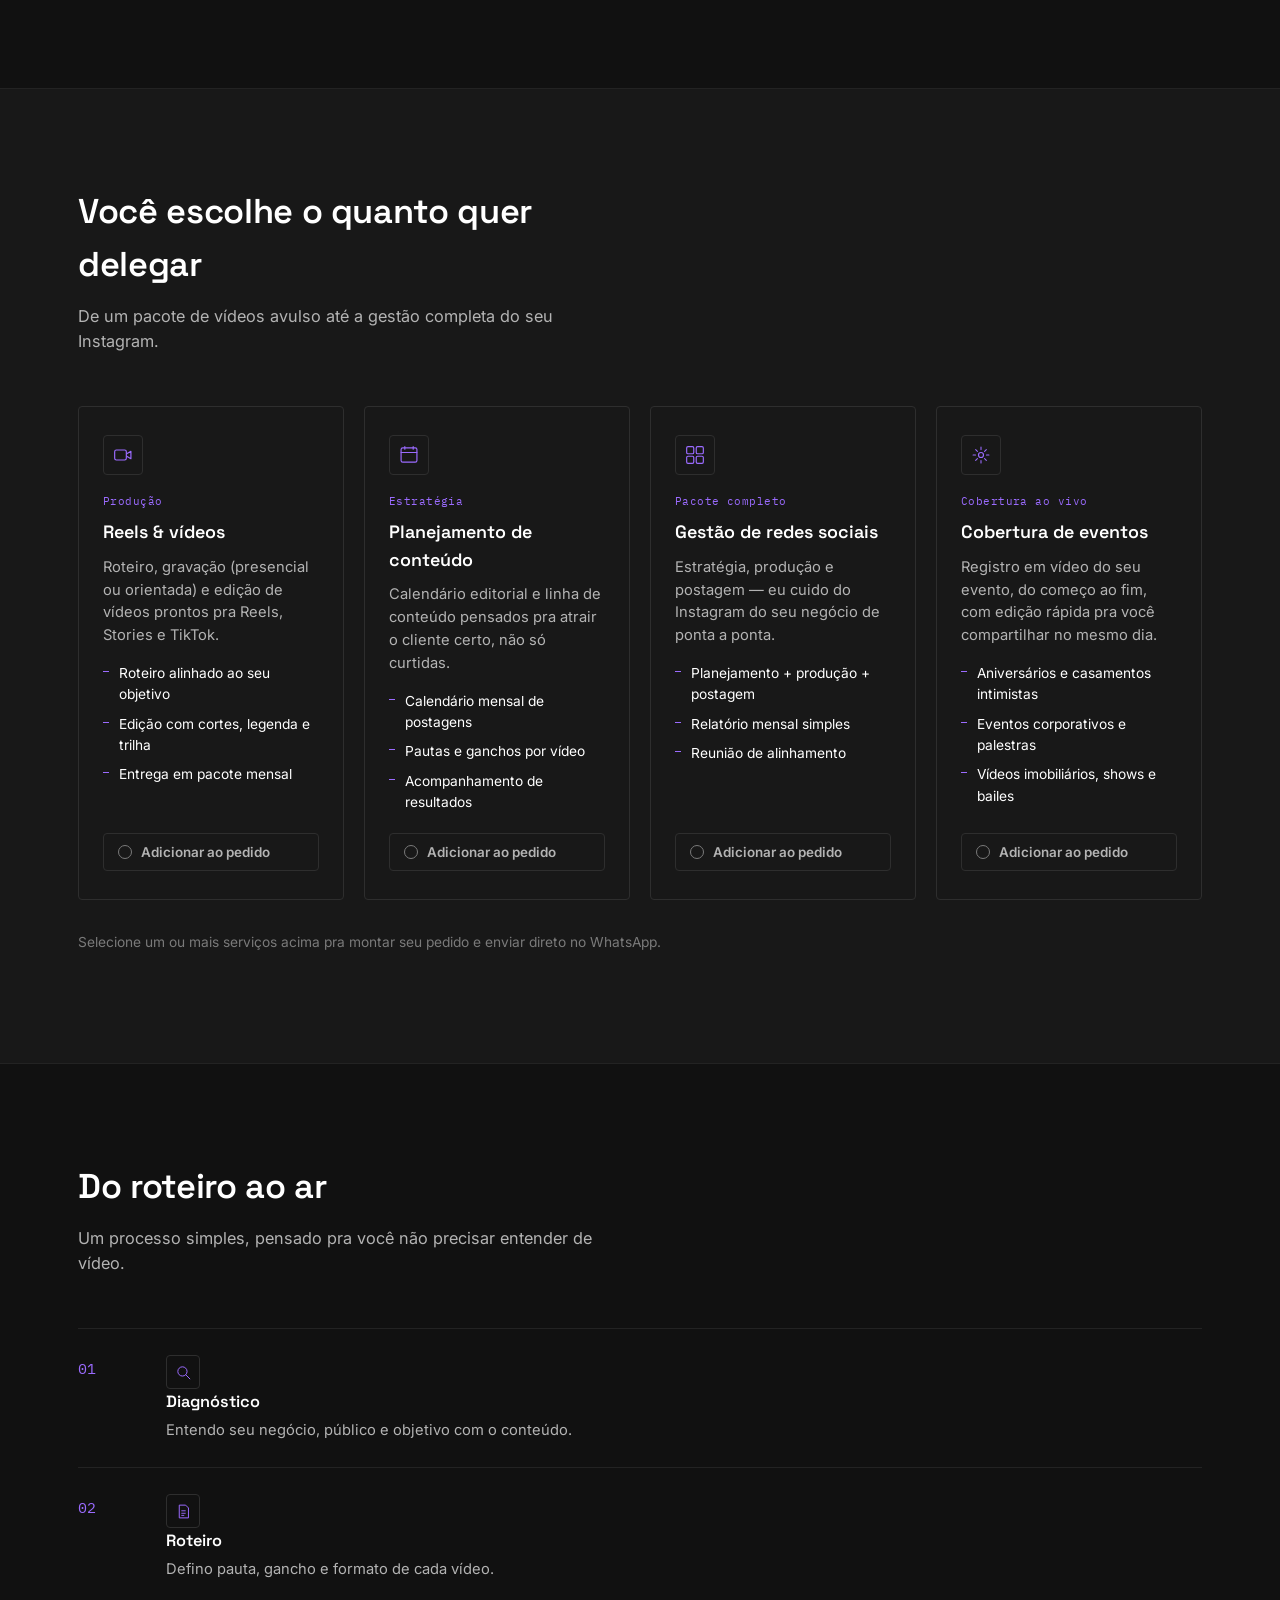
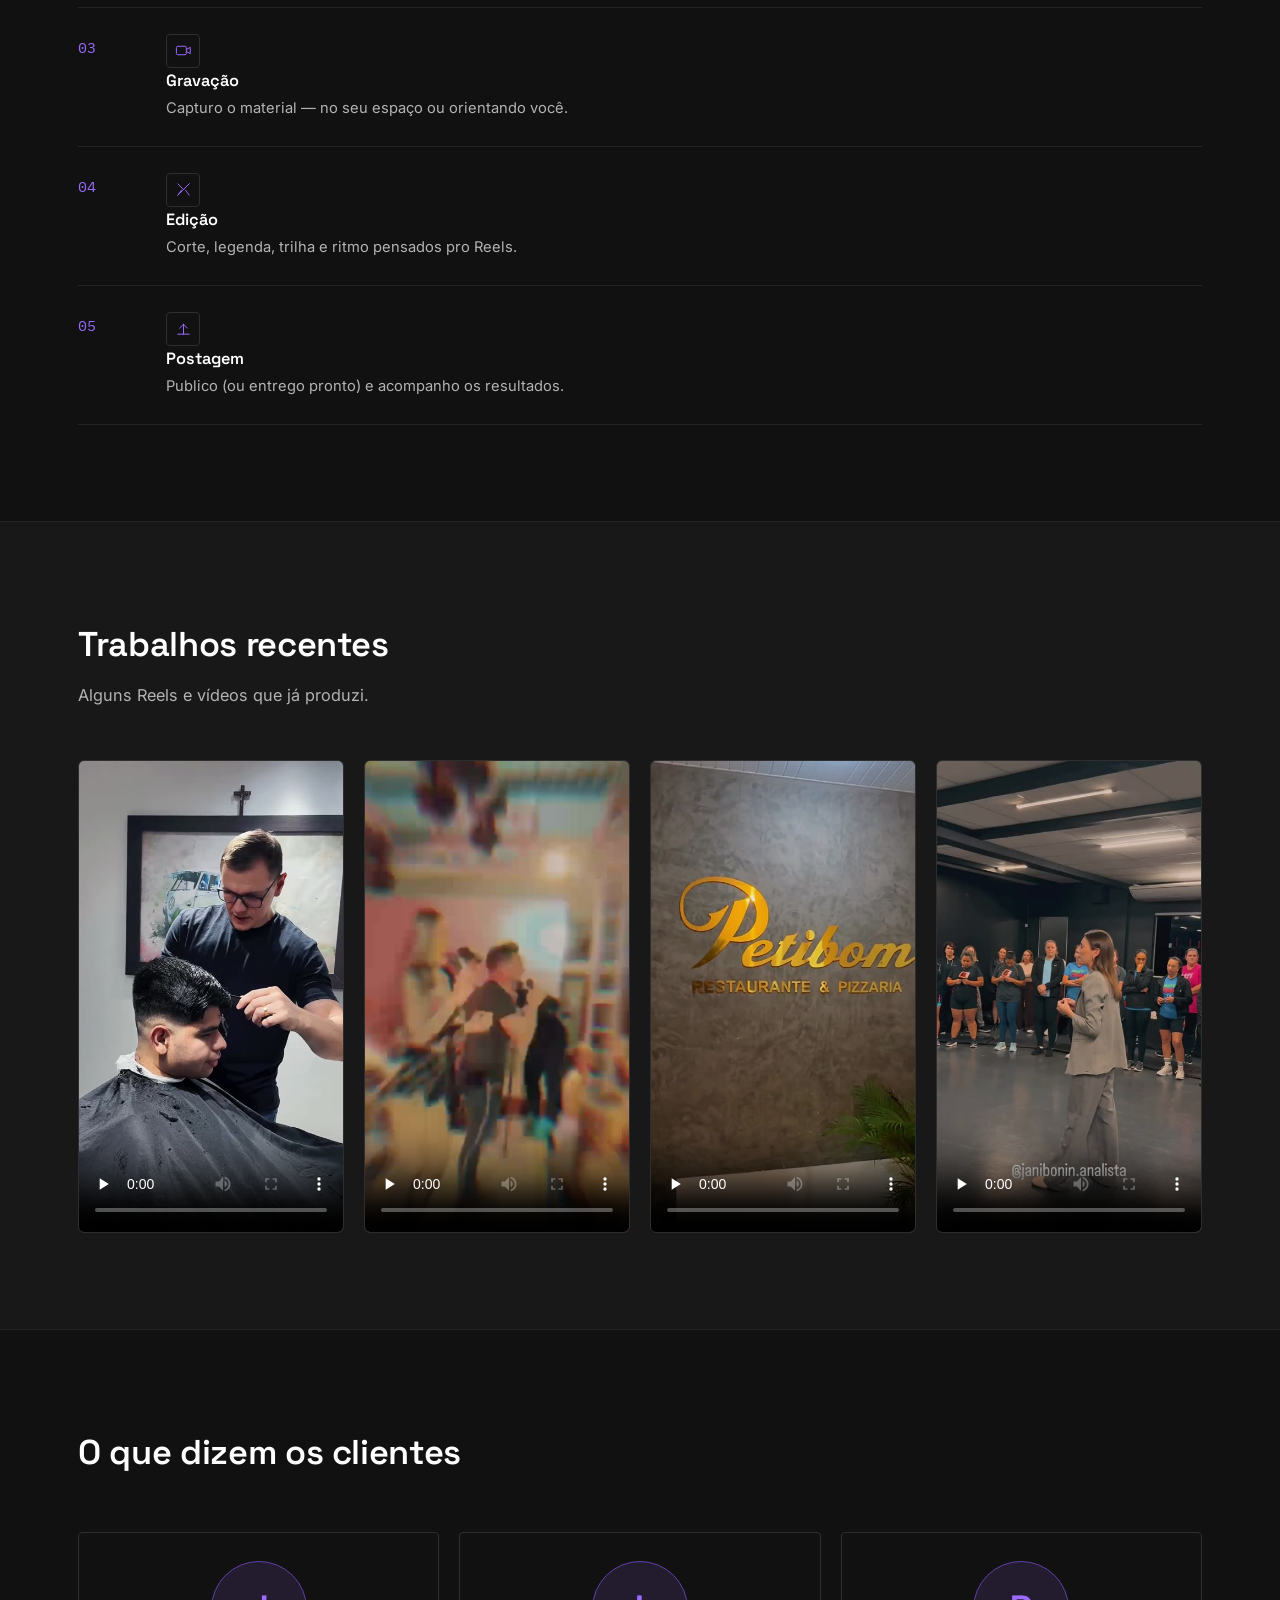
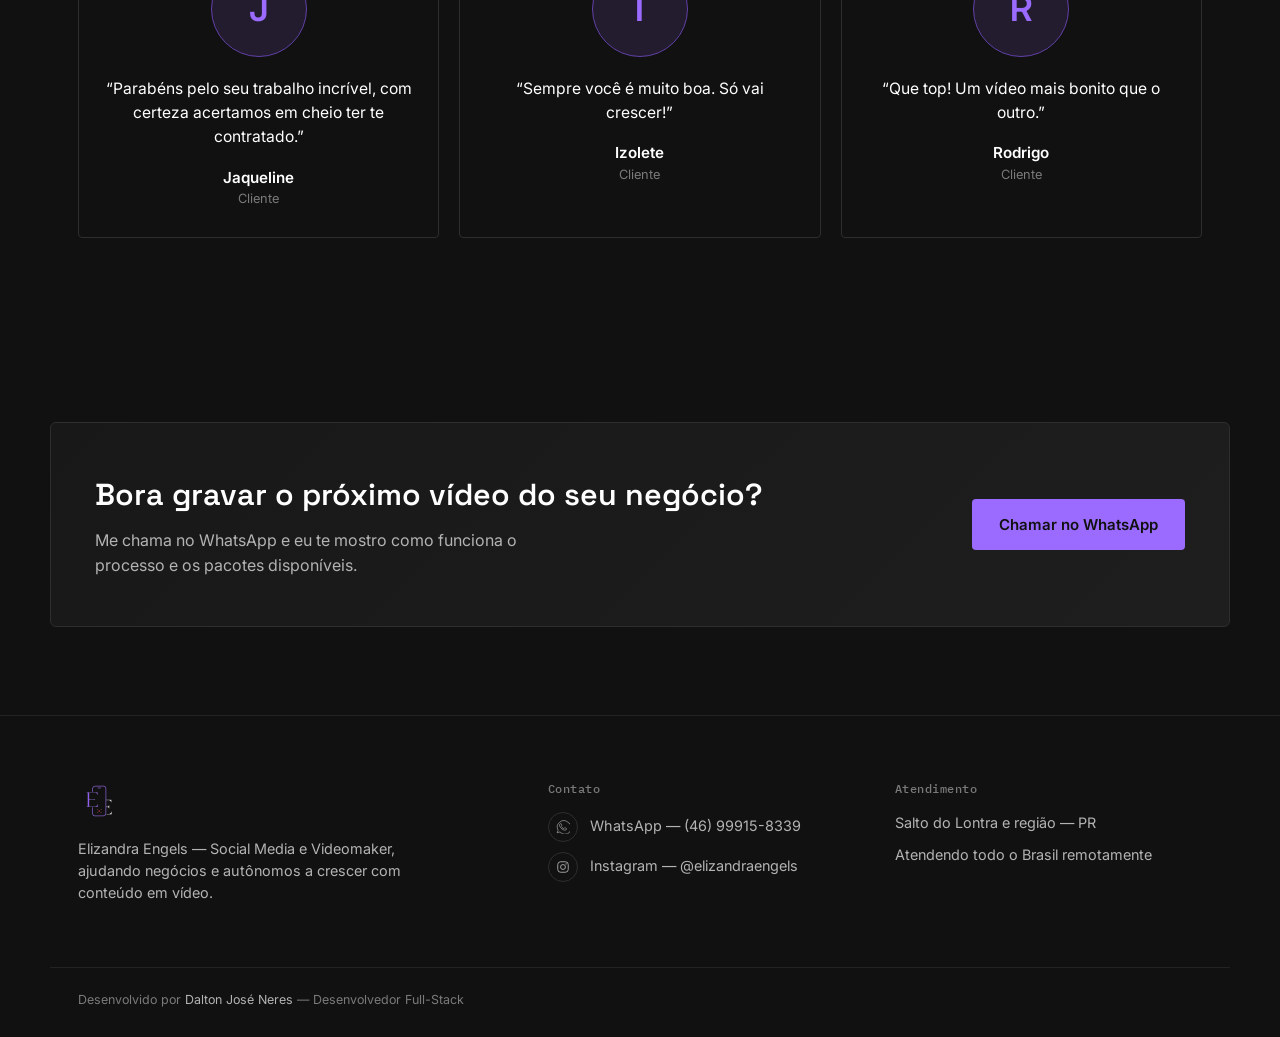
==== commit 82c0d366: "Update index.html" ====
--- a/index.html
+++ b/index.html
@@ -87,8 +87,8 @@
  
       <div class="hero-frame" data-reveal="hero">
         <div class="viewfinder">
-          <video class="viewfinder-video" id="heroVideo" src="hero1.mp4" poster="hero-poster.jpg"
-                 data-playlist="hero1.mp4,hero2.mp4,hero3.mp4"
+          <video class="viewfinder-video" id="heroVideo" src="reel-festa.mp4" poster="reel-festa-capa.jpg"
+                 data-playlist="reel-festa.mp4,hero2.mp4,hero3.mp4"
                  autoplay muted playsinline preload="metadata" aria-hidden="true"></video>
 
           <span class="corner tl"></span><span class="corner tr"></span>
@@ -314,7 +314,7 @@
       </div>
 
       <div class="video-grid" data-reveal>
-        <video src="video1.mp4.mov" poster="poster1.jpg" controls playsinline preload="none" aria-label="Reel: barbearia"></video>
+        <video src="video1.mp4" poster="poster1.jpg" controls playsinline preload="none" aria-label="Reel: barbearia"></video>
         <video src="video2.mp4" poster="poster2.jpg" controls playsinline preload="none" aria-label="Reel: show ao vivo"></video>
         <video src="video3.mp4" poster="poster3.jpg" controls playsinline preload="none" aria-label="Reel: restaurante Petibom"></video>
         <video src="video4.mp4" poster="poster4.jpg" controls playsinline preload="none" aria-label="Reel: palestra"></video>
@@ -331,28 +331,34 @@
  
    <div class="cards testimonial-grid" data-reveal>
 
-  <blockquote class="testimonial">
-    <div class="testimonial-print">
-      <img src="depoimento-jaqueline.jpg" alt="Mensagem da cliente Jaqueline: Parabéns pelo seu trabalho incrível, com certeza acertamos em cheio ter te contratado" loading="lazy">
-    </div>
-    <cite>Jaqueline<small>Cliente</small></cite>
-  </blockquote>
-
-  <blockquote class="testimonial">
-    <div class="testimonial-print">
-      <img src="depoimento-izolete.jpg" alt="Mensagem da cliente Izolete: sempre você é muito boa, só vai crescer" loading="lazy">
-    </div>
-    <cite>Izolete<small>Cliente</small></cite>
-  </blockquote>
-
-  <blockquote class="testimonial">
-    <div class="testimonial-print">
-      <img src="depoimento-rodrigo.jpg" alt="Mensagem do cliente Rodrigo: Que top. Um vídeo mais bonito que o outro" loading="lazy">
-    </div>
-    <cite>Rodrigo<small>Cliente</small></cite>
-  </blockquote>
-
-</div>
+        <blockquote class="testimonial">
+          <div class="testimonial-photo" style="border-style:solid;border-color:#6140A8;background:rgba(155,107,255,.12);color:#9B6BFF;opacity:1">
+            <span style="font-size:2.2rem;font-weight:600;line-height:1">J</span>
+          </div>
+          <p>“Parabéns pelo seu trabalho incrível, com certeza acertamos em cheio ter te contratado.”</p>
+          <div class="t-name" style="font-weight:600;font-size:.95rem">Jaqueline</div>
+          <div class="t-role" style="font-size:.8rem;color:#7A7A7A">Cliente</div>
+        </blockquote>
+
+        <blockquote class="testimonial">
+          <div class="testimonial-photo" style="border-style:solid;border-color:#6140A8;background:rgba(155,107,255,.12);color:#9B6BFF;opacity:1">
+            <span style="font-size:2.2rem;font-weight:600;line-height:1">I</span>
+          </div>
+          <p>“Sempre você é muito boa. Só vai crescer!”</p>
+          <div class="t-name" style="font-weight:600;font-size:.95rem">Izolete</div>
+          <div class="t-role" style="font-size:.8rem;color:#7A7A7A">Cliente</div>
+        </blockquote>
+
+        <blockquote class="testimonial">
+          <div class="testimonial-photo" style="border-style:solid;border-color:#6140A8;background:rgba(155,107,255,.12);color:#9B6BFF;opacity:1">
+            <span style="font-size:2.2rem;font-weight:600;line-height:1">R</span>
+          </div>
+          <p>“Que top! Um vídeo mais bonito que o outro.”</p>
+          <div class="t-name" style="font-weight:600;font-size:.95rem">Rodrigo</div>
+          <div class="t-role" style="font-size:.8rem;color:#7A7A7A">Cliente</div>
+        </blockquote>
+
+      </div>
     </div>
   </section>
  
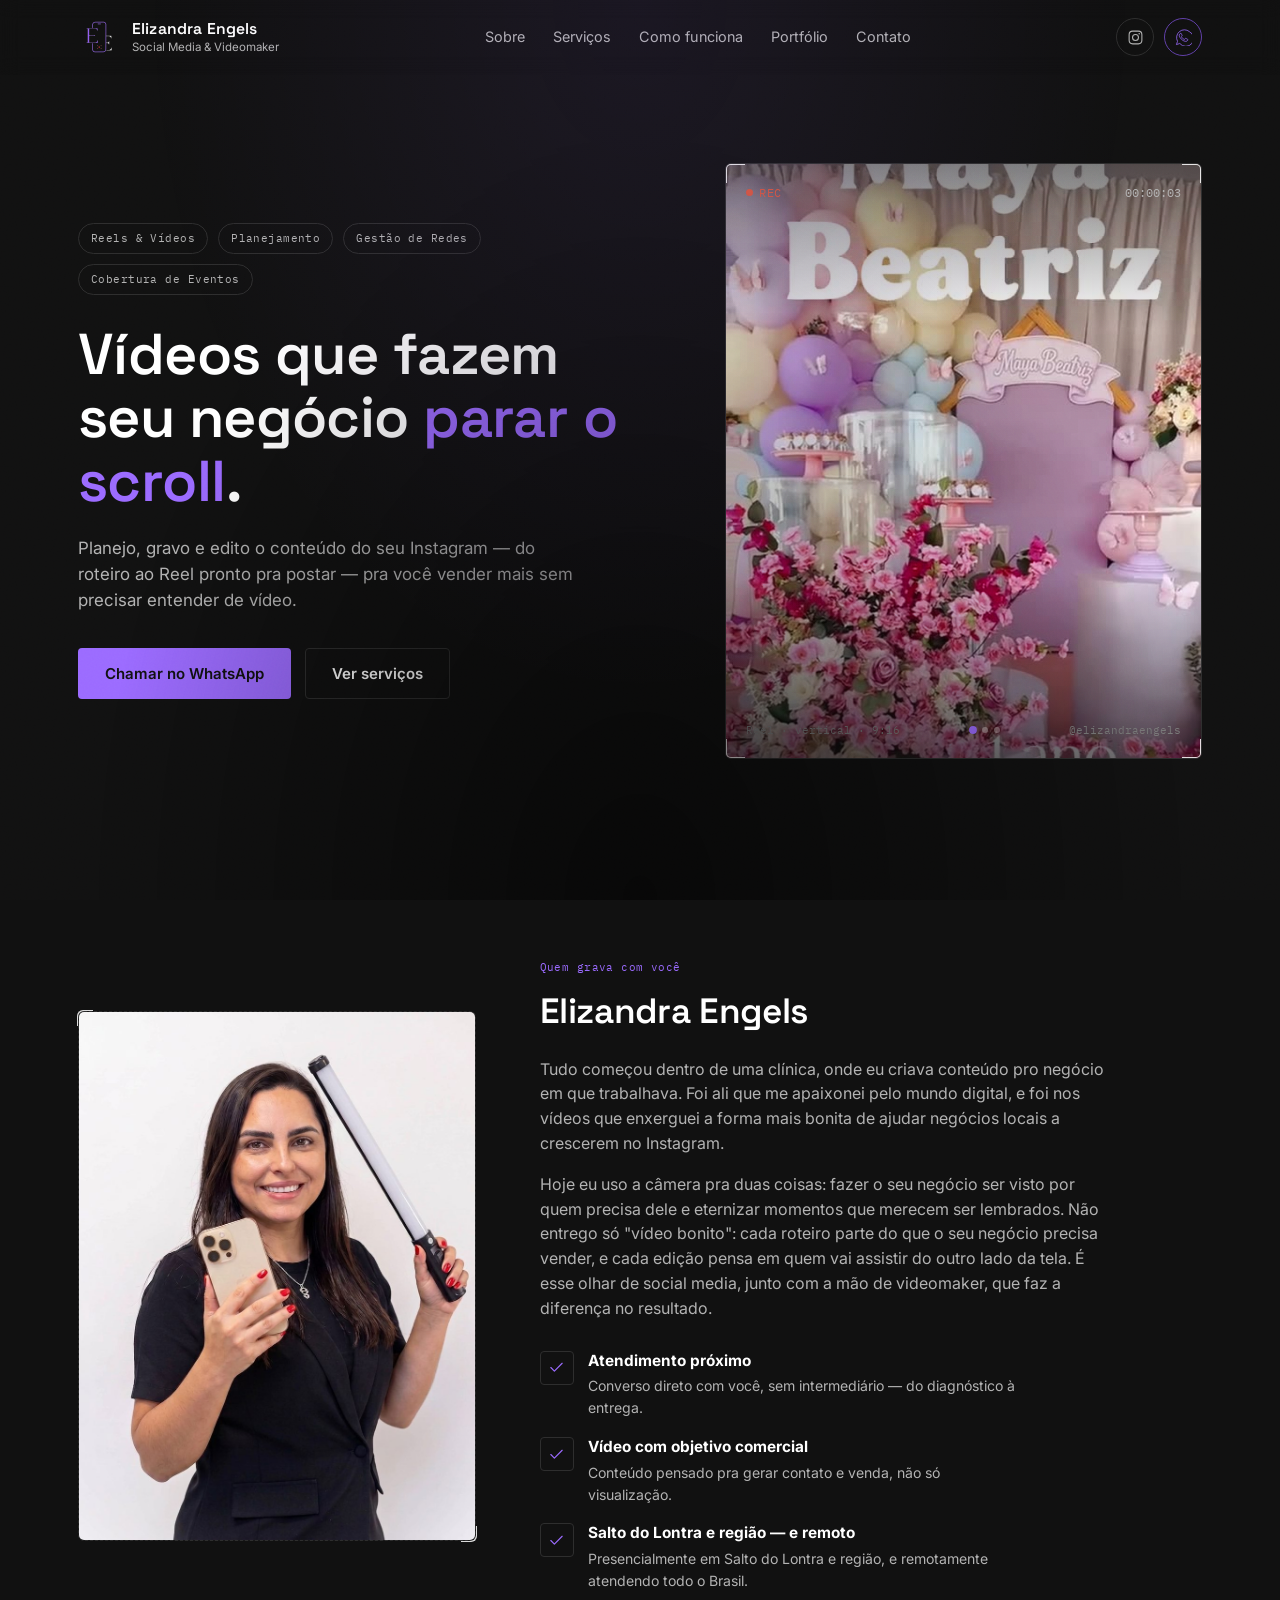
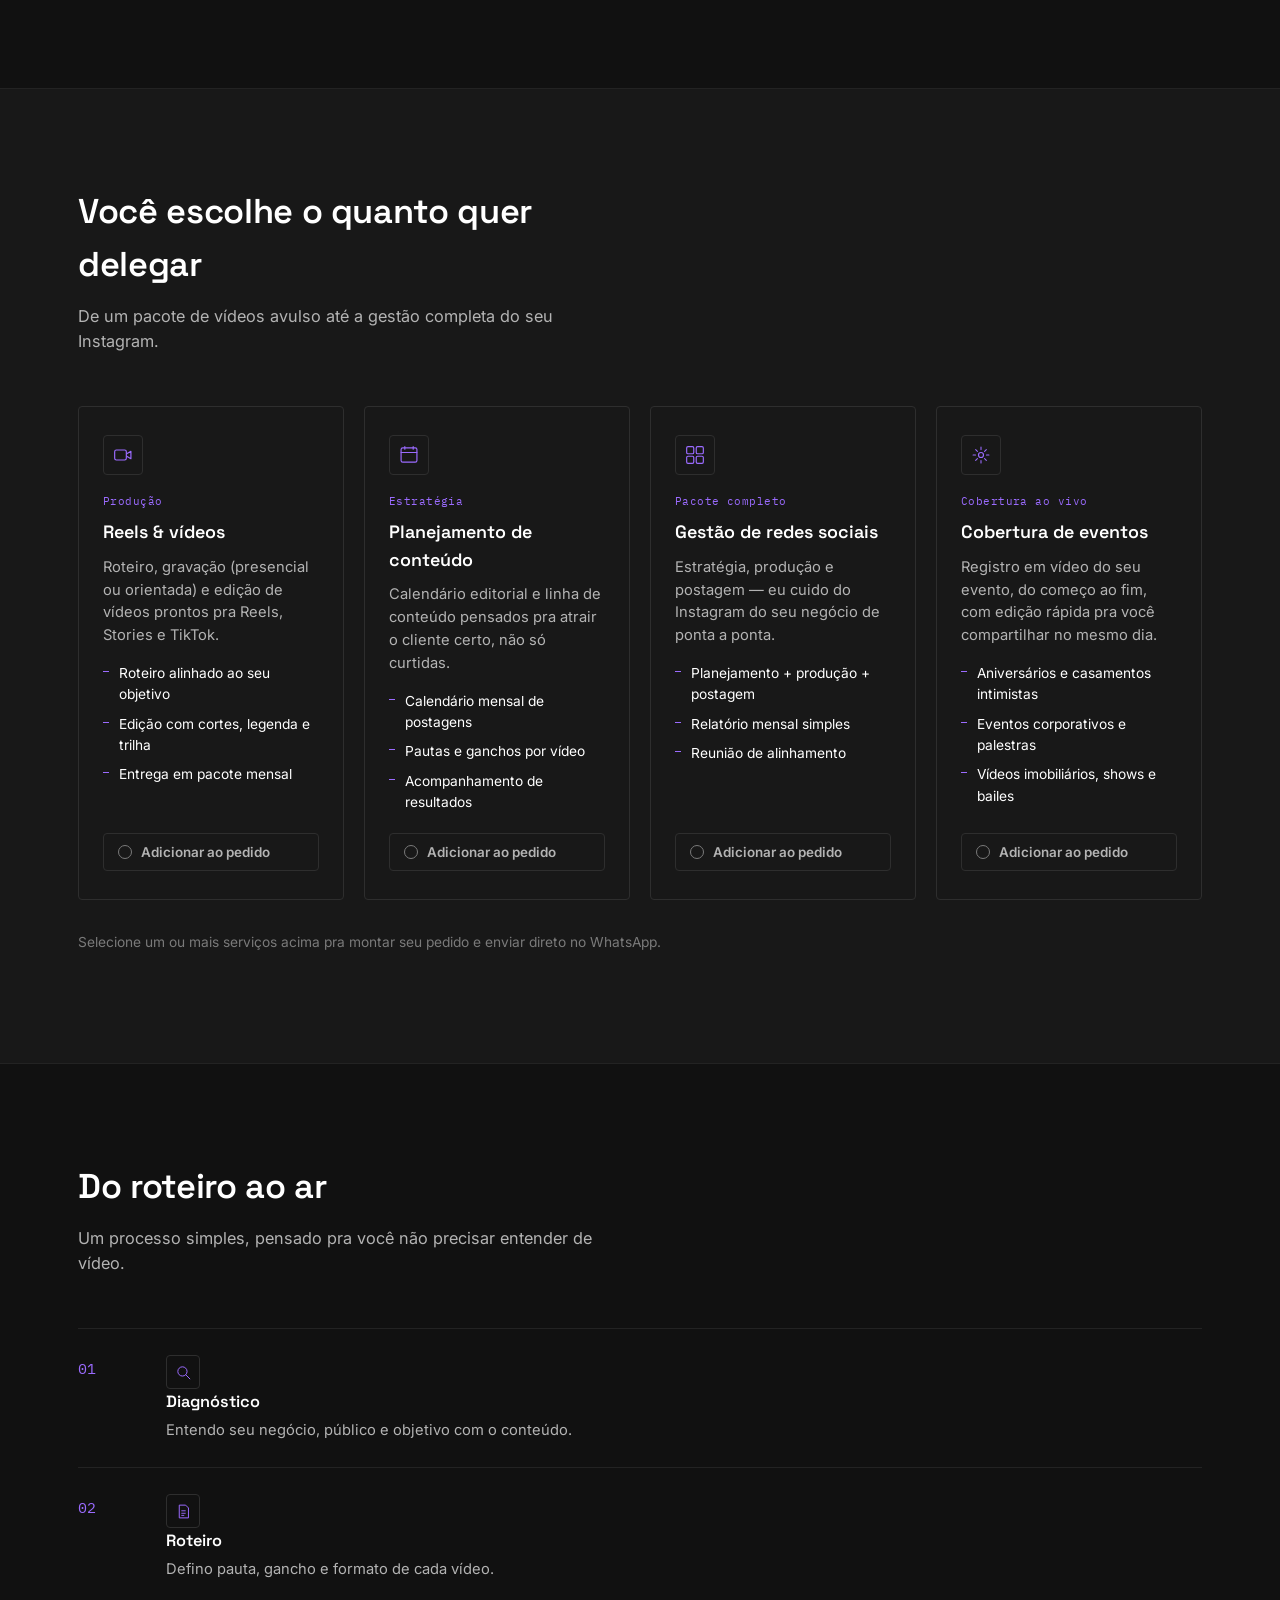
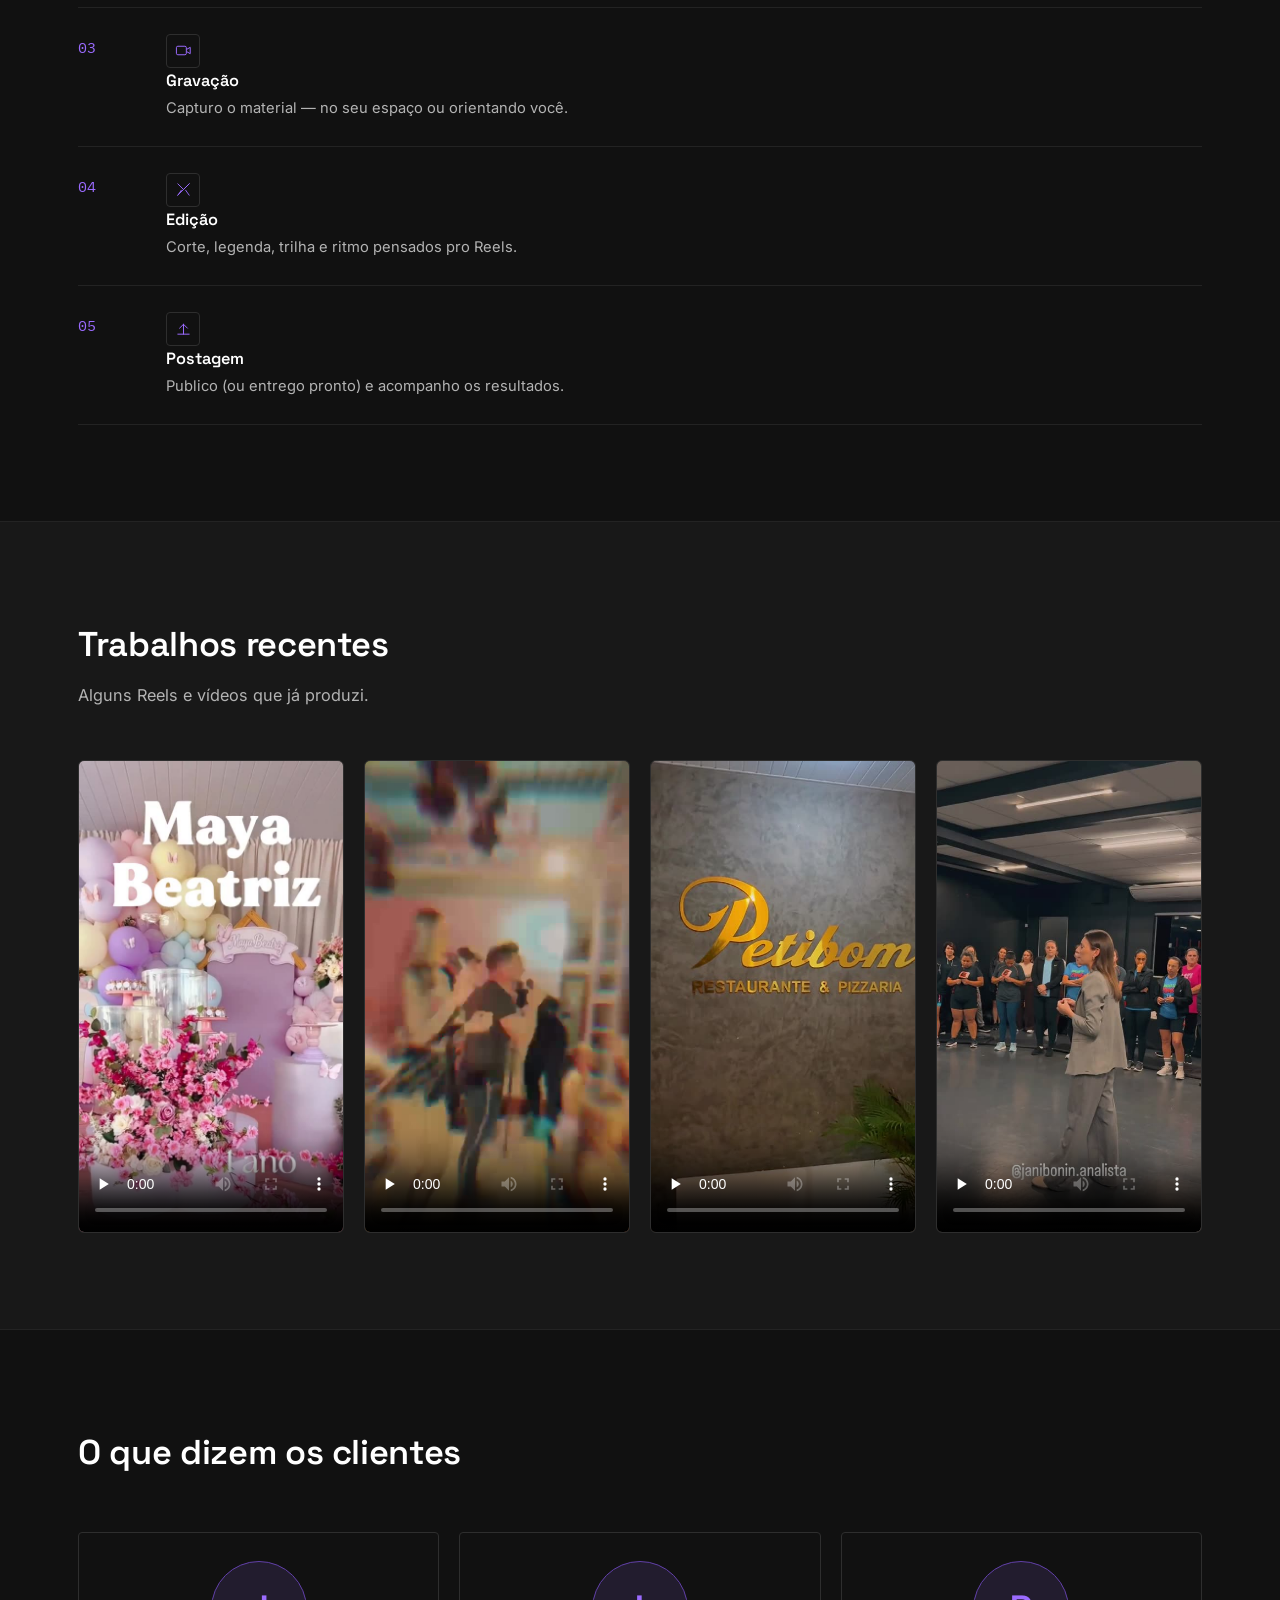
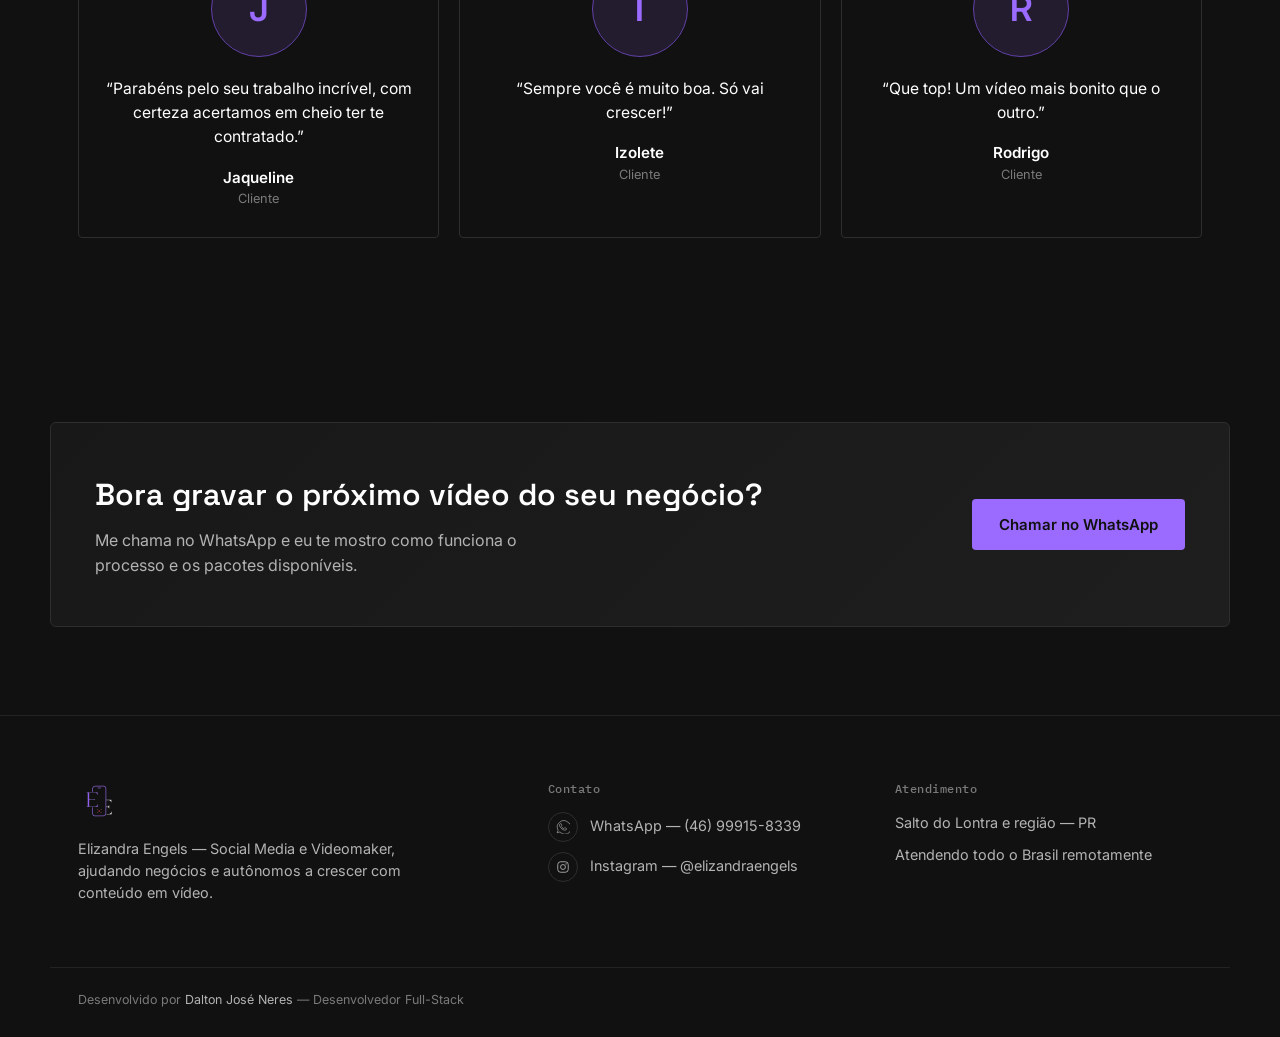
==== commit 5eaa577a: "Replace video source and poster in index.html" ====
--- a/index.html
+++ b/index.html
@@ -314,7 +314,7 @@
       </div>
 
       <div class="video-grid" data-reveal>
-        <video src="video1.mp4" poster="poster1.jpg" controls playsinline preload="none" aria-label="Reel: barbearia"></video>
+        <video src="hero1.mp4.mov" poster="reel-festa-capa.jpg" controls playsinline preload="none" aria-label="Reel: festa"></video>
         <video src="video2.mp4" poster="poster2.jpg" controls playsinline preload="none" aria-label="Reel: show ao vivo"></video>
         <video src="video3.mp4" poster="poster3.jpg" controls playsinline preload="none" aria-label="Reel: restaurante Petibom"></video>
         <video src="video4.mp4" poster="poster4.jpg" controls playsinline preload="none" aria-label="Reel: palestra"></video>
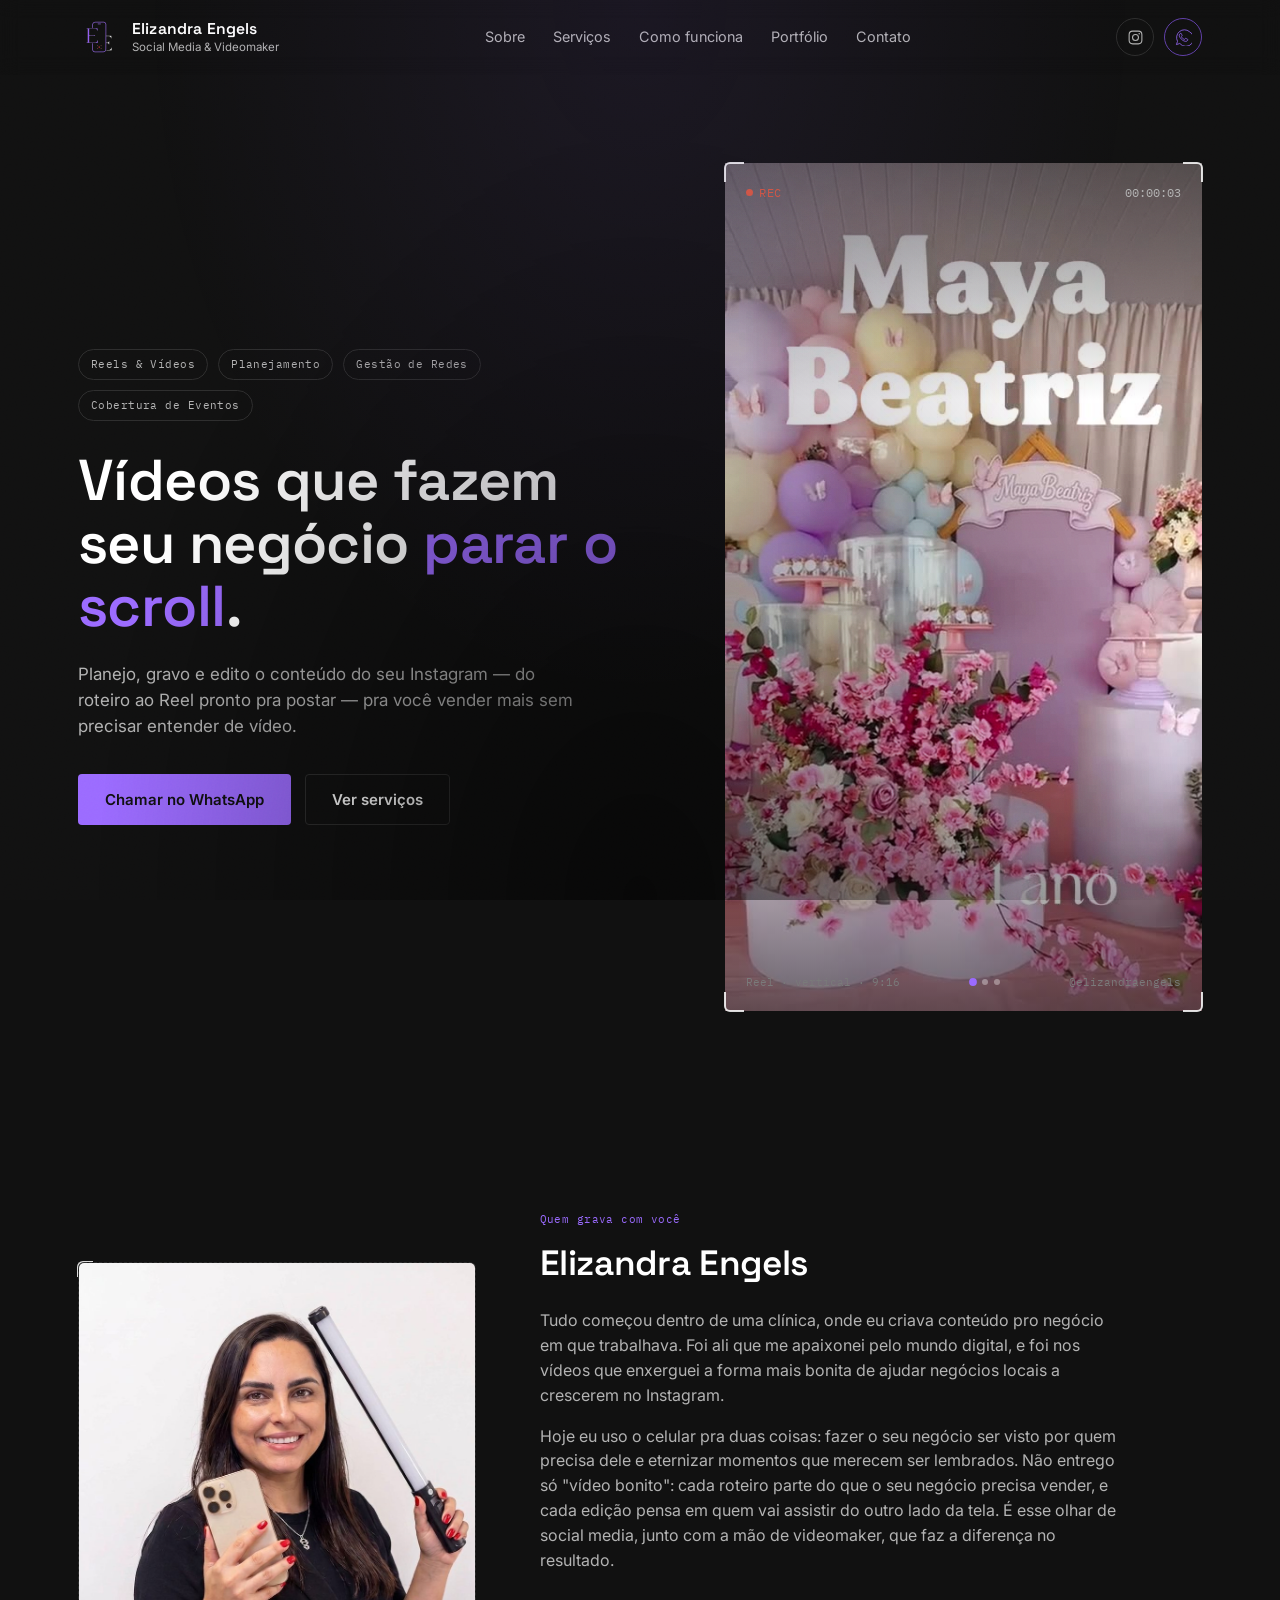
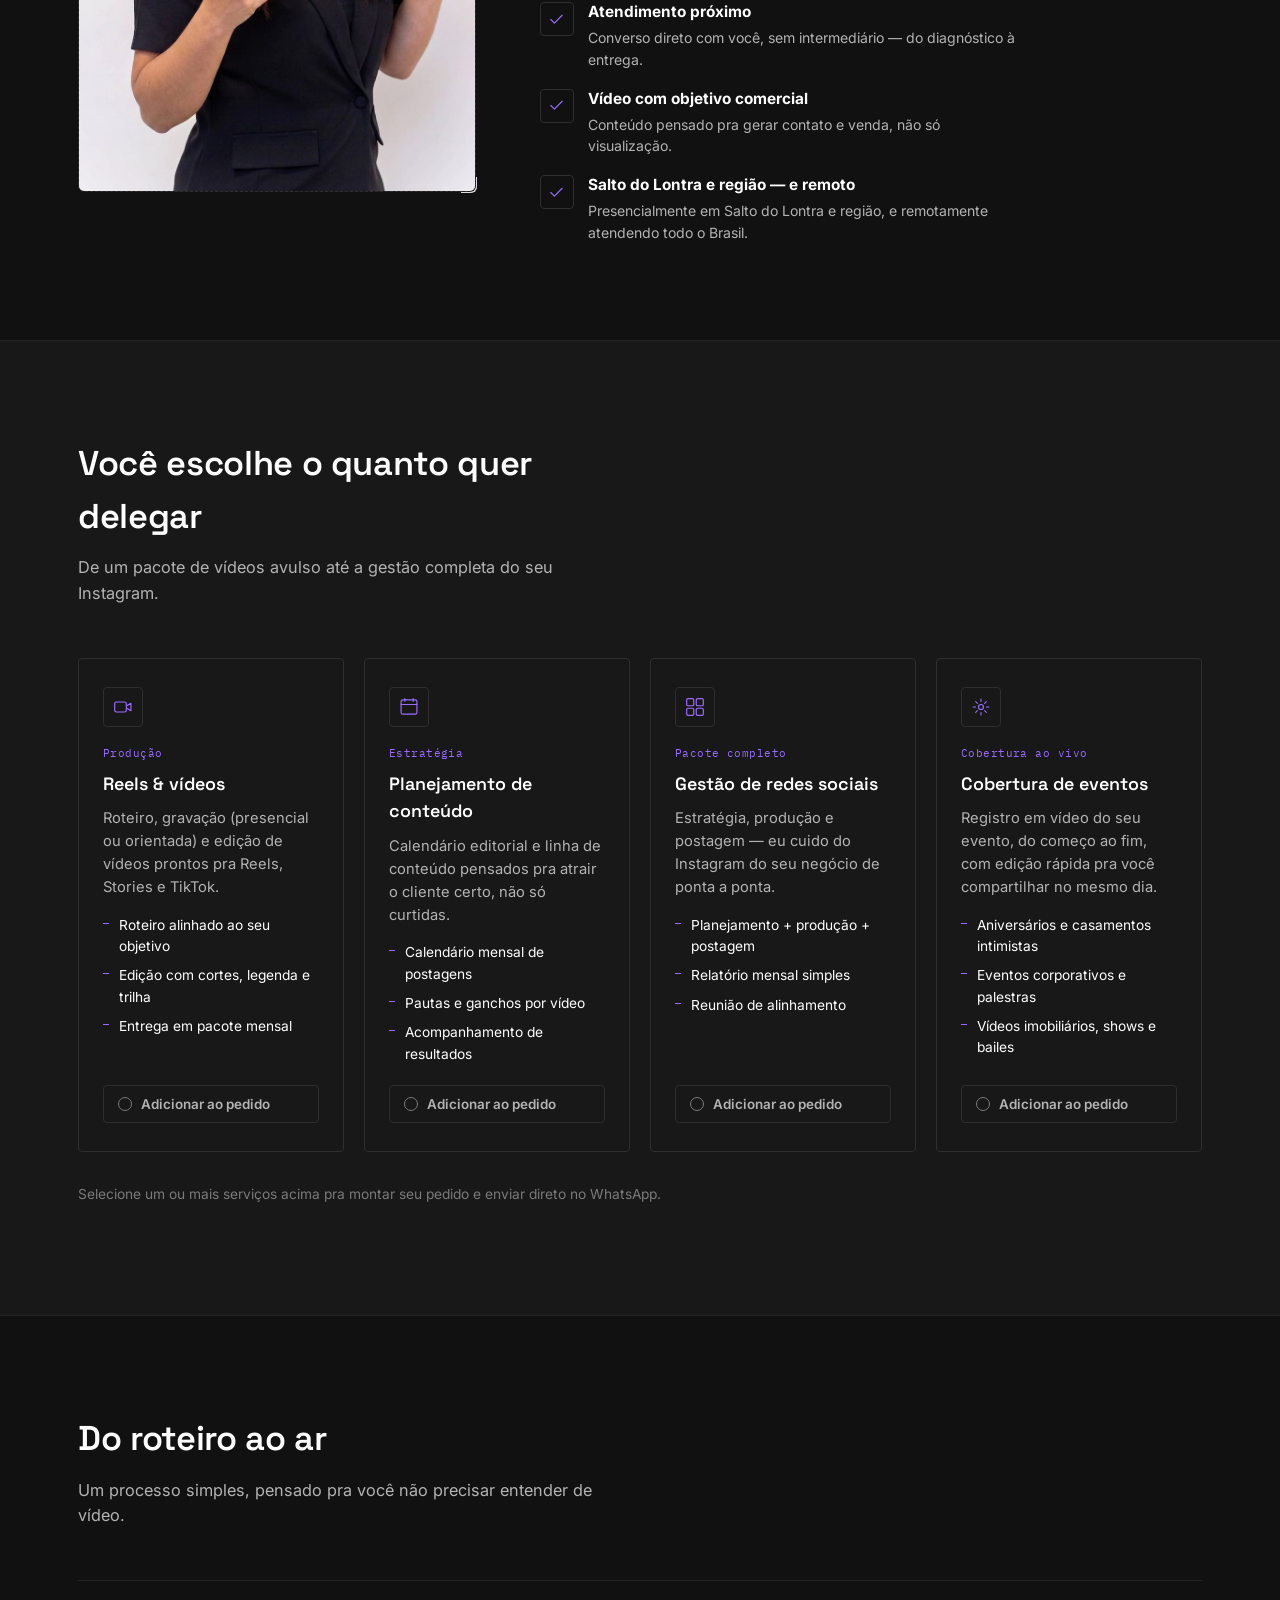
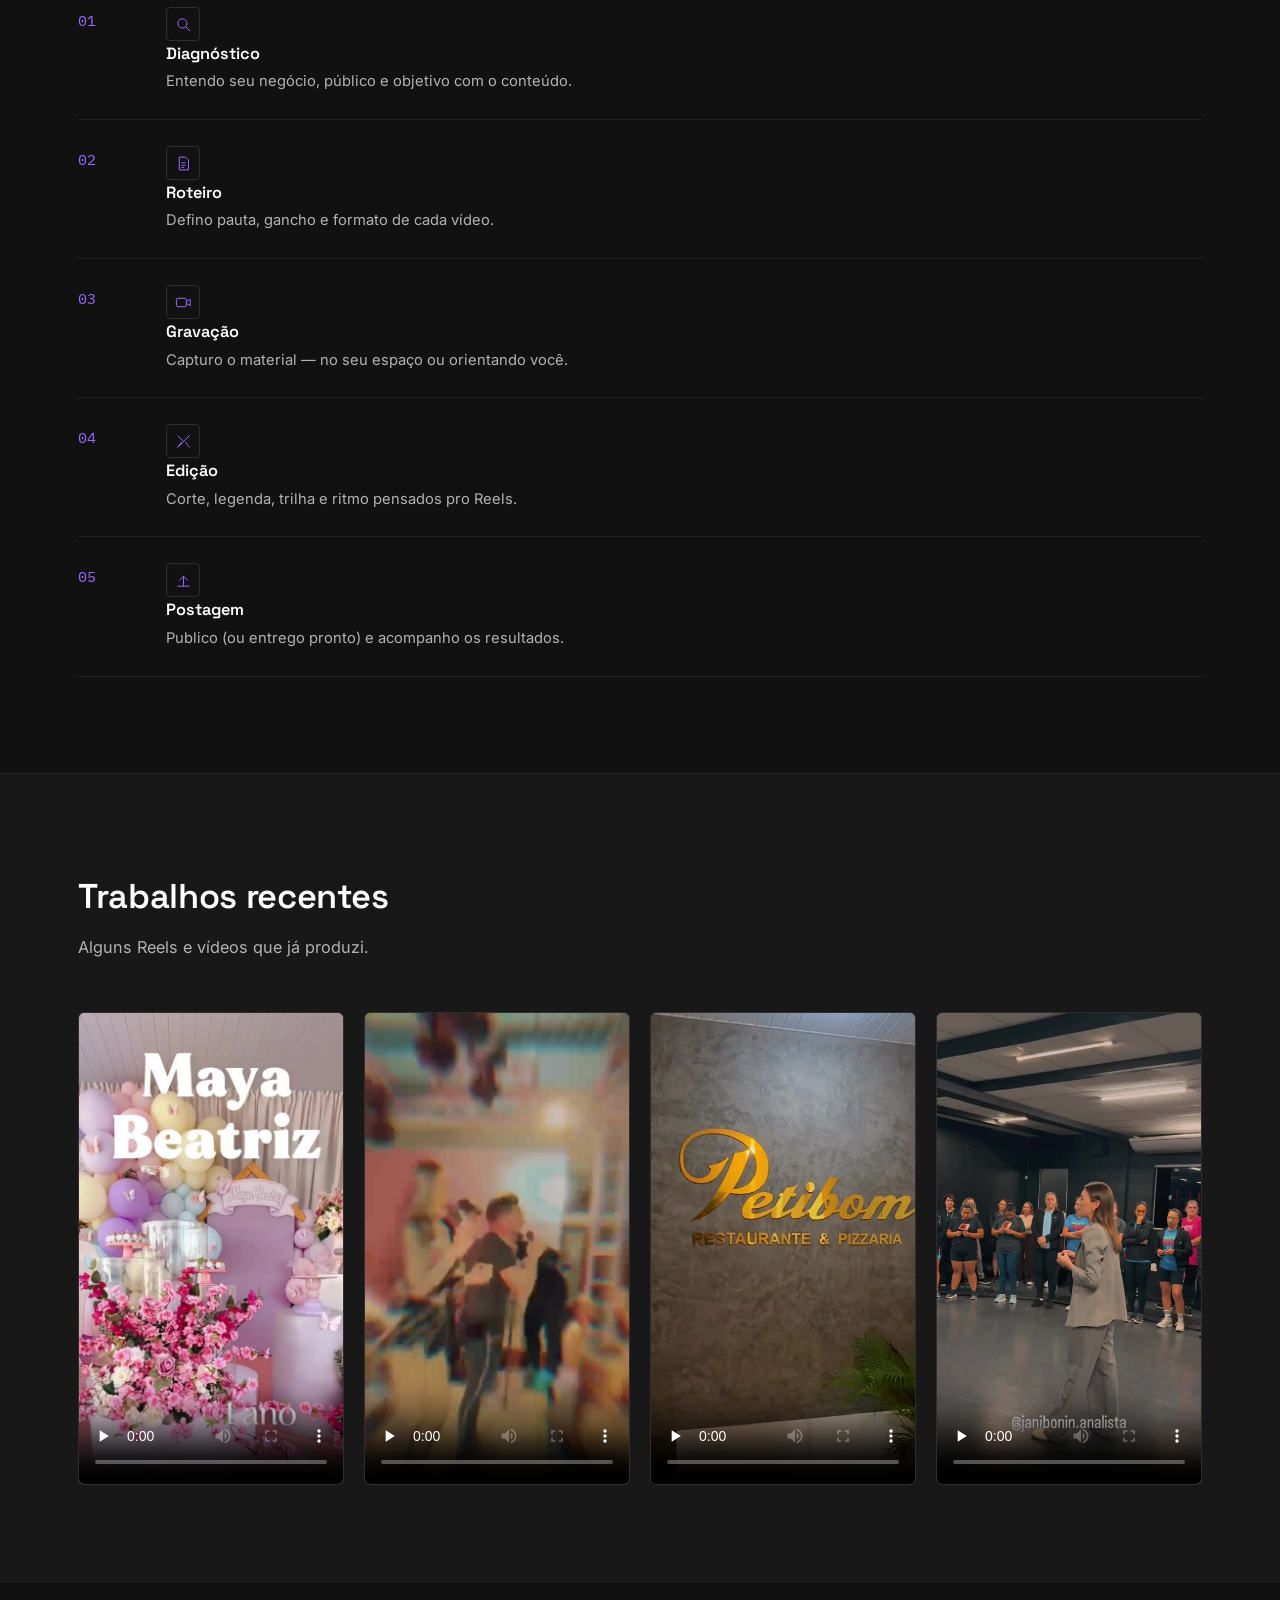
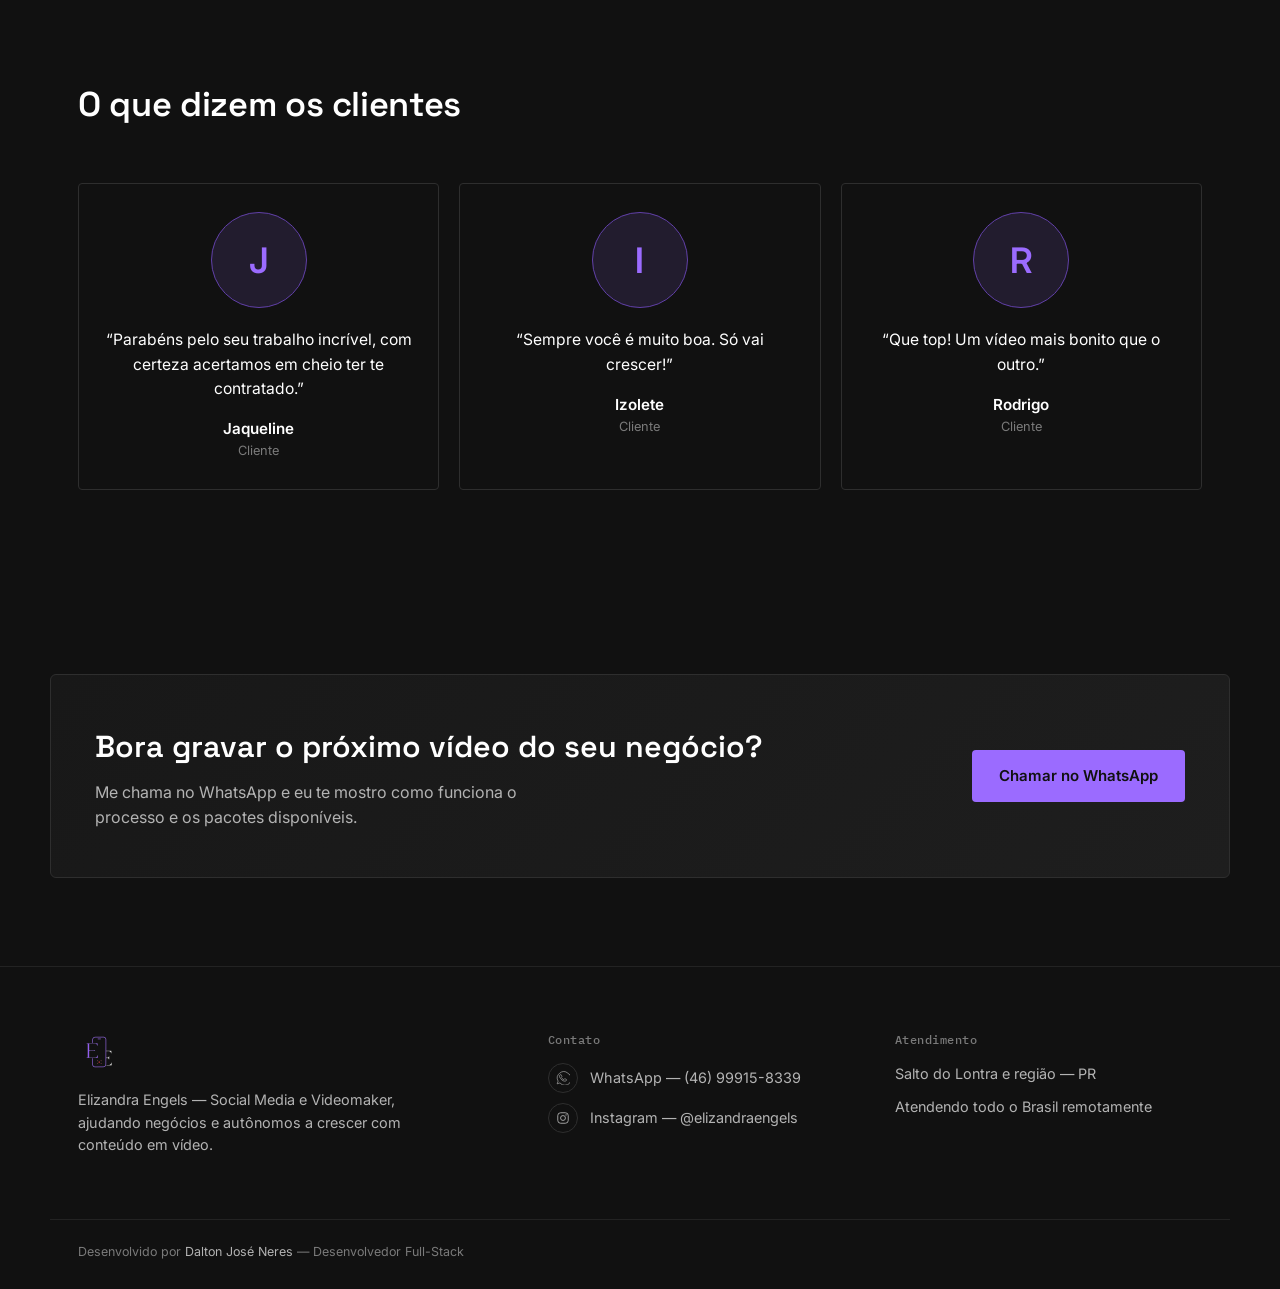
==== commit c52eb073: "ajuste camera" ====
--- a/index.html
+++ b/index.html
@@ -132,7 +132,7 @@
           negócios locais a crescerem no Instagram.
         </p>
         <p>
-          Hoje eu uso a câmera pra duas coisas: fazer o seu negócio ser visto por quem precisa dele e
+          Hoje eu uso o celular pra duas coisas: fazer o seu negócio ser visto por quem precisa dele e
           eternizar momentos que merecem ser lembrados. Não entrego só "vídeo bonito": cada roteiro parte do
           que o seu negócio precisa vender, e cada edição pensa em quem vai assistir do outro lado da tela.
           É esse olhar de social media, junto com a mão de videomaker, que faz a diferença no resultado.
--- a/style.css
+++ b/style.css
@@ -250,8 +250,8 @@
 /* viewfinder / video-frame device */
 .hero-frame{ position: relative; }
 .viewfinder{
-  position: relative;
-  aspect-ratio: 4 / 5;
+ .hero-frame{ position: relative; width: 100%; max-width: 360px; margin-left: auto; }
+ aspect-ratio: 9 / 16;
   background:
     radial-gradient(120% 90% at 50% 15%, rgba(155,107,255,0.12), transparent 60%),
     linear-gradient(180deg, var(--panel), var(--panel-2));
